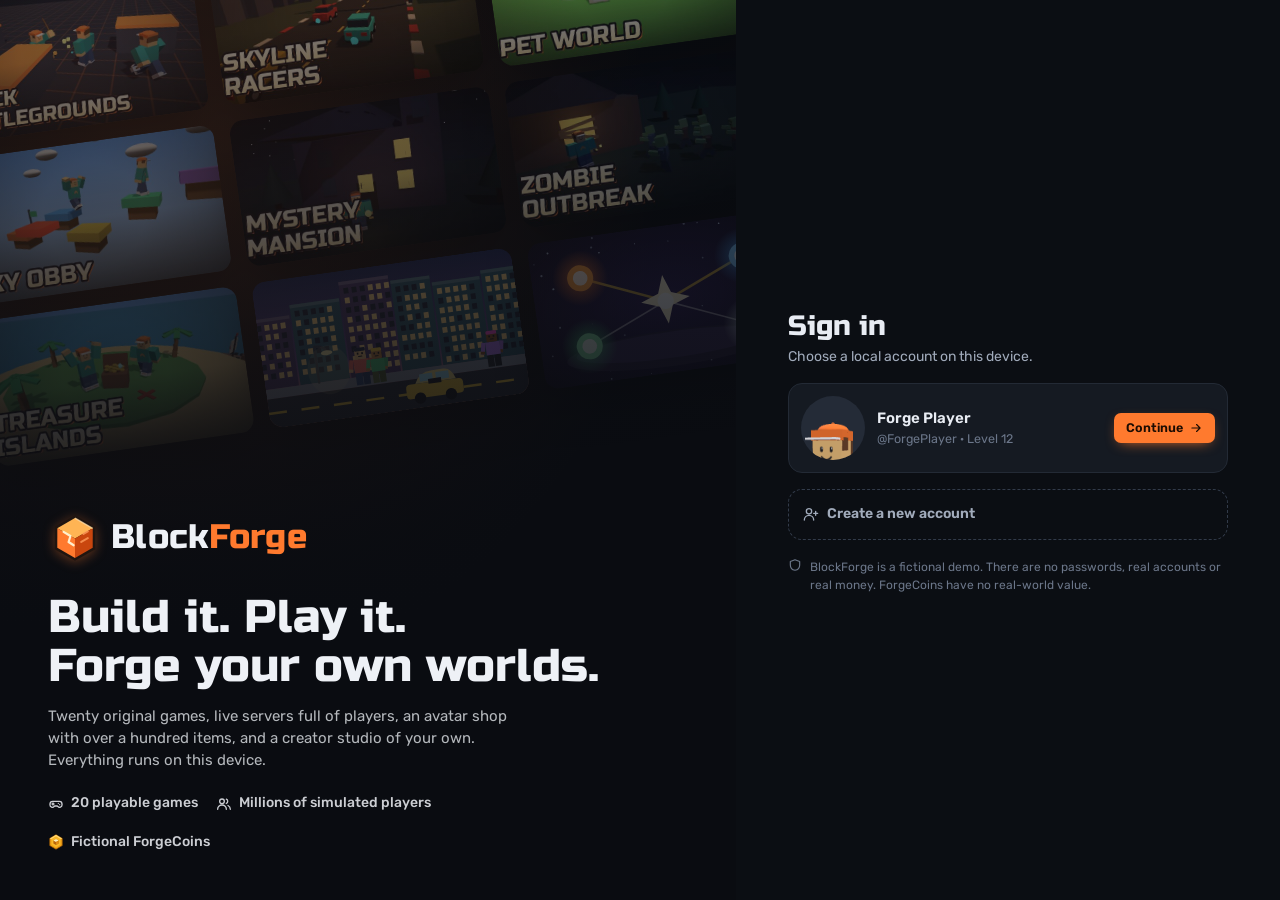
==== src/blockforge/index.html @ 53896035 "feat(blockforge): community games, bot ad campaigns, creator economy docs Bots now publish their own" ====
<!doctype html>
<html lang="en" data-bf-theme="dark">
<head>
<meta charset="utf-8">
<meta name="viewport" content="width=device-width, initial-scale=1, viewport-fit=cover">
<title>BlockForge</title>
<meta name="description" content="BlockForge is a fictional, fully local user-generated gaming platform: 20 playable games, live bot servers, an avatar shop and a creator studio.">
<meta name="theme-color" content="#0b0e13">
<link rel="icon" type="image/svg+xml" href="assets/favicon.svg">
<link rel="preconnect" href="https://fonts.googleapis.com">
<link rel="preconnect" href="https://fonts.gstatic.com" crossorigin>
<link rel="stylesheet" href="https://fonts.googleapis.com/css2?family=Rubik:wght@400;500;600;700;800&family=Russo+One&family=VT323&display=swap">
<link rel="stylesheet" href="css/base.css">
<link rel="stylesheet" href="css/components.css">
<link rel="stylesheet" href="css/pages.css">
<link rel="stylesheet" href="css/game.css">
</head>
<body>
<div id="app" class="app"></div>
<div id="game-root"></div>
<div id="layer-root" class="layer-root"></div>
<noscript><p style="padding:24px;font-family:sans-serif">BlockForge needs JavaScript to run.</p></noscript>

<!-- core -->
<script src="vendor/three.min.js"></script>
<script src="js/core/util.js"></script>
<script src="js/core/bus.js"></script>
<script src="js/core/storage.js"></script>
<script src="js/core/sfx.js"></script>
<script src="js/core/icons.js"></script>
<!-- data -->
<script src="js/data/items.js"></script>
<script src="js/data/games.js"></script>
<script src="js/data/games2.js"></script>
<script src="js/data/progression.js"></script>
<script src="js/data/bots.js"></script>
<script src="js/data/thumbs.js"></script>
<script src="js/data/updates.js"></script>
<script src="js/core/store.js"></script>
<!-- systems -->
<script src="js/systems/bots.js"></script>
<script src="js/systems/avatar.js"></script>
<script src="js/systems/economy.js"></script>
<script src="js/systems/meta.js"></script>
<script src="js/systems/inventory.js"></script>
<script src="js/systems/limiteds.js"></script>
<script src="js/systems/updates.js"></script>
<script src="js/systems/social.js"></script>
<script src="js/systems/followers.js"></script>
<script src="js/systems/world.js"></script>
<script src="js/systems/creator.js"></script>
<script src="js/systems/studio.js"></script>
<script src="js/systems/ads.js"></script>
<script src="js/systems/creatoreconomy.js"></script>
<script src="js/systems/botgames.js"></script>
<script src="js/systems/secrets.js"></script>
<script src="js/systems/voice.js"></script>
<script src="js/systems/chat.js"></script>
<script src="js/systems/ai.js"></script>
<script src="js/systems/orders.js"></script>
<!-- ui -->
<script src="js/ui/components.js"></script>
<script src="js/ui/router.js"></script>
<script src="js/ui/shell.js"></script>
<script src="js/ui/actions.js"></script>
<script src="js/ui/forgecore.js"></script>
<!-- pages -->
<script src="js/pages/home.js"></script>
<script src="js/pages/discover.js"></script>
<script src="js/pages/game.js"></script>
<script src="js/pages/items.js"></script>
<script src="js/pages/social.js"></script>
<script src="js/pages/studio.js"></script>
<script src="js/pages/create.js"></script>
<script src="js/pages/profile.js"></script>
<script src="js/pages/settings.js"></script>
<script src="js/pages/progress.js"></script>
<!-- engine -->
<script src="js/engine/input.js"></script>
<script src="js/engine/gfx.js"></script>
<script src="js/engine/g3d.js"></script>
<script src="js/engine/avatar3d.js"></script>
<script src="js/engine/props3d.js"></script>
<script src="js/engine/thumbs3d.js"></script>
<script src="js/engine/phys.js"></script>
<script src="js/engine/runtime.js"></script>
<!-- games -->
<script src="js/games/arena.js"></script>
<script src="js/games/racing.js"></script>
<script src="js/games/explore.js"></script>
<script src="js/games/towerdefense.js"></script>
<script src="js/games/petsim.js"></script>
<script src="js/games/obby.js"></script>
<script src="js/games/city.js"></script>
<script src="js/games/dungeon.js"></script>
<script src="js/games/elemental.js"></script>
<script src="js/games/zombie.js"></script>
<script src="js/games/factory.js"></script>
<script src="js/games/treasuretycoon.js"></script>
<script src="js/games/miner.js"></script>
<script src="js/games/boats.js"></script>
<script src="js/games/soccer.js"></script>
<script src="js/games/cosmic.js"></script>
<script src="js/games/siege.js"></script>
<script src="js/games/speedtrial.js"></script>
<script src="js/games/petbattle.js"></script>
<script src="js/games/mansion.js"></script>
<script src="js/games/custom.js"></script>
<script src="js/games/arcadekit.js"></script>
<script src="js/games/runner.js"></script>
<script src="js/games/party.js"></script>
<script src="js/games/tag.js"></script>
<script src="js/games/fishing.js"></script>
<script src="js/games/farm.js"></script>
<script src="js/games/restaurant.js"></script>
<script src="js/games/flight.js"></script>
<script src="js/games/golf.js"></script>
<script src="js/games/spooky.js"></script>
<script src="js/games/quiz.js"></script>
<!-- boot -->
<script src="js/main.js"></script>
</body>
</html>
---- src/blockforge/css/base.css ----
/* BlockForge — tokens, reset and application shell.
   Dark-first design. The in-app Appearance setting switches themes through
   [data-bf-theme] / [data-bf-accent] on <html>. */

:root {
  color-scheme: dark;
  --bg: #0b0e13;
  --bg-raised: #10141b;
  --surface: #151a22;
  --surface-2: #1b212b;
  --surface-3: #242b37;
  --surface-glass: rgba(21, 26, 34, 0.86);
  --line: #232a35;
  --line-strong: #323b4a;
  --text: #e8ecf3;
  --text-2: #a1abbb;
  --text-3: #6b7689;
  --accent: #ff7a2e;
  --accent-hover: #ff9050;
  --accent-press: #e8621a;
  --accent-soft: rgba(255, 122, 46, 0.14);
  --accent-line: rgba(255, 122, 46, 0.45);
  --accent-ink: #1c0c02;
  --gold: #ffc940;
  --gold-deep: #f2a318;
  --gold-soft: rgba(255, 201, 64, 0.12);
  --info: #46a8ff;
  --success: #3fd08a;
  --warning: #ffb547;
  --danger: #ff5a6a;
  --success-soft: rgba(63, 208, 138, 0.14);
  --danger-soft: rgba(255, 90, 106, 0.14);
  --info-soft: rgba(70, 168, 255, 0.14);
  --r-common: #9aa5b5;
  --r-uncommon: #4ad17f;
  --r-rare: #46a8ff;
  --r-epic: #b67cff;
  --r-legendary: #ffb52e;
  --r-mythic: #ff4f9a;
  --r-exotic: #39f3ff;
  --r-divine: #ffe066;
  --overlay: rgba(4, 6, 10, 0.66);
  --shadow-1: 0 1px 2px rgba(0, 0, 0, 0.35);
  --shadow-2: 0 10px 28px rgba(0, 0, 0, 0.38);
  --shadow-3: 0 22px 60px rgba(0, 0, 0, 0.55);
  --radius-s: 6px;
  --radius: 10px;
  --radius-l: 14px;
  --font-display: 'Russo One', 'Arial Black', 'Segoe UI Black', Impact, system-ui, sans-serif;
  --font-body: 'Rubik', system-ui, -apple-system, 'Segoe UI', Roboto, 'Helvetica Neue', Arial, sans-serif;
  --font-term: 'VT323', ui-monospace, 'Cascadia Mono', 'SF Mono', Consolas, monospace;
  --font-mono: ui-monospace, 'SF Mono', 'Cascadia Mono', Consolas, monospace;
  --topbar-h: 58px;
  --sidebar-w: 228px;
  --bottomnav-h: 62px;
  --pad: 22px;
  --gap: 14px;
  --card-min: 196px;
  --ease: cubic-bezier(0.2, 0.8, 0.2, 1);
  --t-fast: 120ms;
  --t: 200ms;
}

:root[data-bf-theme='light'] {
  color-scheme: light;
  --bg: #eef1f6;
  --bg-raised: #ffffff;
  --surface: #ffffff;
  --surface-2: #f3f5f9;
  --surface-3: #e6eaf1;
  --surface-glass: rgba(255, 255, 255, 0.9);
  --line: #dde2ea;
  --line-strong: #c7cfdb;
  --text: #121821;
  --text-2: #4b5667;
  --text-3: #7b8597;
  --accent: #e8621a;
  --accent-hover: #ff7a2e;
  --accent-press: #c9500f;
  --accent-soft: rgba(232, 98, 26, 0.11);
  --accent-line: rgba(232, 98, 26, 0.4);
  --accent-ink: #ffffff;
  --gold: #d68a00;
  --gold-deep: #b87400;
  --gold-soft: rgba(214, 138, 0, 0.1);
  --info: #1f7fe0;
  --success: #17a468;
  --warning: #c77f00;
  --danger: #e03446;
  --success-soft: rgba(23, 164, 104, 0.12);
  --danger-soft: rgba(224, 52, 70, 0.1);
  --info-soft: rgba(31, 127, 224, 0.1);
  --r-common: #7a8596;
  --r-uncommon: #1fa35a;
  --r-rare: #1f7fe0;
  --r-epic: #8b4fe0;
  --r-legendary: #d68a00;
  --r-mythic: #e0307e;
  --r-exotic: #0aa8c4;
  --r-divine: #c79a00;
  --overlay: rgba(18, 24, 33, 0.45);
  --shadow-1: 0 1px 2px rgba(20, 30, 50, 0.08);
  --shadow-2: 0 10px 28px rgba(20, 30, 50, 0.12);
  --shadow-3: 0 22px 60px rgba(20, 30, 50, 0.2);
}

:root[data-bf-accent='cobalt'] { --accent: #3d8bff; --accent-hover: #5c9dff; --accent-press: #2a72e0; --accent-soft: rgba(61, 139, 255, 0.14); --accent-line: rgba(61, 139, 255, 0.45); --accent-ink: #ffffff; }
:root[data-bf-accent='jade'] { --accent: #22c38e; --accent-hover: #3dd6a2; --accent-press: #17a377; --accent-soft: rgba(34, 195, 142, 0.14); --accent-line: rgba(34, 195, 142, 0.45); --accent-ink: #04150f; }
:root[data-bf-accent='violet'] { --accent: #9b6bff; --accent-hover: #ae86ff; --accent-press: #8452ec; --accent-soft: rgba(155, 107, 255, 0.15); --accent-line: rgba(155, 107, 255, 0.45); --accent-ink: #ffffff; }
:root[data-bf-accent='rose'] { --accent: #ff4f8b; --accent-hover: #ff6d9e; --accent-press: #e8386f; --accent-soft: rgba(255, 79, 139, 0.14); --accent-line: rgba(255, 79, 139, 0.45); --accent-ink: #ffffff; }

:root[data-bf-density='compact'] { --pad: 14px; --gap: 10px; --card-min: 172px; --topbar-h: 52px; }

*,
*::before,
*::after { box-sizing: border-box; }

html,
body { height: 100%; }

body {
  margin: 0;
  background: var(--bg);
  color: var(--text);
  font: 400 14px/1.45 var(--font-body);
  -webkit-font-smoothing: antialiased;
  -moz-osx-font-smoothing: grayscale;
  overflow: hidden;
  text-rendering: optimizeLegibility;
}

img,
svg { max-width: 100%; }
img { display: block; }
button,
input,
select,
textarea { font: inherit; color: inherit; }
button { cursor: pointer; background: none; border: 0; padding: 0; }
a { color: inherit; text-decoration: none; }
h1, h2, h3, h4 { margin: 0; font-weight: 600; text-wrap: balance; }
p { margin: 0; }
ul { margin: 0; padding: 0; list-style: none; }
[hidden] { display: none !important; }
::selection { background: var(--accent-soft); }

:focus-visible { outline: 2px solid var(--accent); outline-offset: 2px; border-radius: 4px; }

.ic { flex: none; display: inline-block; vertical-align: middle; }
.fc-icon { flex: none; display: inline-block; vertical-align: -0.2em; }
.num { font-variant-numeric: tabular-nums; }
.muted { color: var(--text-2); }
.faint { color: var(--text-3); }
.sr-only { position: absolute; width: 1px; height: 1px; overflow: hidden; clip: rect(0 0 0 0); white-space: nowrap; }

/* Scrollbars */
* { scrollbar-width: thin; scrollbar-color: var(--line-strong) transparent; }
*::-webkit-scrollbar { width: 10px; height: 10px; }
*::-webkit-scrollbar-thumb { background: var(--line-strong); border-radius: 10px; border: 3px solid transparent; background-clip: padding-box; }
*::-webkit-scrollbar-track { background: transparent; }

/* ------------------------------------------------------------------ shell */

.app {
  display: grid;
  grid-template-columns: var(--sidebar-w) minmax(0, 1fr);
  grid-template-rows: calc(var(--topbar-h) + env(safe-area-inset-top, 0px)) minmax(0, 1fr);
  height: 100%;
}

.topbar {
  grid-column: 1 / -1;
  display: flex;
  align-items: center;
  gap: 14px;
  padding: env(safe-area-inset-top, 0px) 16px 0;
  background: var(--bg-raised);
  border-bottom: 1px solid var(--line);
  position: relative;
  z-index: 40;
}

.topbar-left { display: flex; align-items: center; gap: 10px; min-width: 0; flex: none; width: calc(var(--sidebar-w) - 30px); }
.topbar-center { flex: 1; display: flex; justify-content: center; min-width: 0; }
.topbar-right { display: flex; align-items: center; gap: 6px; flex: none; }

.logo { display: inline-flex; align-items: center; gap: 9px; font-family: var(--font-display); font-size: 19px; letter-spacing: 0.3px; color: var(--text); white-space: nowrap; }
.logo b { font-weight: 400; color: var(--accent); }
.logo-mark { filter: drop-shadow(0 2px 6px rgba(255, 122, 46, 0.35)); }

.sidebar {
  background: var(--bg-raised);
  border-right: 1px solid var(--line);
  overflow-y: auto;
  overflow-x: hidden;
  padding: 12px 10px 18px;
  display: flex;
  flex-direction: column;
  gap: 2px;
  z-index: 35;
}

.nav-label { font-size: 11px; font-weight: 600; letter-spacing: 0.08em; text-transform: uppercase; color: var(--text-3); padding: 14px 12px 6px; }

.nav-item {
  display: flex;
  align-items: center;
  gap: 12px;
  padding: 8px 12px;
  border-radius: 8px;
  color: var(--text-2);
  font-weight: 500;
  position: relative;
  transition: background var(--t-fast), color var(--t-fast);
}
.nav-item:hover { background: var(--surface-2); color: var(--text); }
.nav-item.active { background: var(--accent-soft); color: var(--text); }
.nav-item.active .ic { color: var(--accent); }
.nav-item .nav-badge { margin-left: auto; }
.nav-item .nav-text { white-space: nowrap; overflow: hidden; text-overflow: ellipsis; }

.sidebar-foot { margin-top: auto; padding-top: 14px; display: flex; flex-direction: column; gap: 10px; }

.main {
  overflow-y: auto;
  overflow-x: hidden;
  position: relative;
  scroll-behavior: auto;
  overscroll-behavior: contain;
}

.page { max-width: 1480px; margin: 0 auto; padding: var(--pad) calc(var(--pad) + 4px) 80px; }
.page-enter { animation: page-in 220ms var(--ease) both; }
@keyframes page-in { from { opacity: 0; transform: translateY(6px); } to { opacity: 1; transform: none; } }

.bottomnav { display: none; }
.drawer-scrim { display: none; }

/* Tablet: icon rail */
@media (max-width: 1100px) {
  :root { --sidebar-w: 72px; }
  .topbar-left { width: auto; }
  .sidebar { padding: 10px 8px; align-items: center; }
  .nav-item { justify-content: center; padding: 10px; width: 52px; }
  .nav-item .nav-text,
  .nav-label,
  .sidebar-foot .sidebar-card { display: none; }
  .nav-item .nav-badge { position: absolute; top: 3px; right: 3px; }
  .logo-word { display: none; }
}

/* Phone: drawer + bottom navigation */
@media (max-width: 760px) {
  :root { --pad: 14px; --card-min: 150px; }
  .app { grid-template-columns: minmax(0, 1fr); }
  .sidebar {
    position: fixed;
    top: 0;
    bottom: 0;
    left: 0;
    width: 272px;
    align-items: stretch;
    transform: translateX(-102%);
    transition: transform 240ms var(--ease);
    padding-top: calc(14px + env(safe-area-inset-top, 0px));
    box-shadow: var(--shadow-3);
    z-index: 60;
  }
  .sidebar.open { transform: none; }
  .sidebar .nav-item { justify-content: flex-start; width: auto; padding: 10px 12px; }
  .sidebar .nav-item .nav-text,
  .sidebar .nav-label,
  .sidebar .sidebar-foot .sidebar-card { display: block; }
  .sidebar .nav-item .nav-badge { position: static; margin-left: auto; }
  .drawer-scrim { display: block; position: fixed; inset: 0; background: var(--overlay); z-index: 55; opacity: 0; pointer-events: none; transition: opacity 200ms; }
  .drawer-scrim.show { opacity: 1; pointer-events: auto; }
  .topbar { gap: 8px; padding: env(safe-area-inset-top, 0px) 10px 0; }
  .page { padding-bottom: calc(var(--bottomnav-h) + 40px + env(safe-area-inset-bottom, 0px)); }
  .bottomnav {
    display: grid;
    grid-template-columns: repeat(5, 1fr);
    position: fixed;
    left: 0;
    right: 0;
    bottom: 0;
    height: calc(var(--bottomnav-h) + env(safe-area-inset-bottom, 0px));
    padding-bottom: env(safe-area-inset-bottom, 0px);
    background: var(--surface-glass);
    backdrop-filter: blur(12px);
    border-top: 1px solid var(--line);
    z-index: 45;
  }
  .bottomnav a,
  .bottomnav button { display: flex; flex-direction: column; align-items: center; justify-content: center; gap: 3px; font-size: 10.5px; color: var(--text-3); position: relative; }
  .bottomnav .active { color: var(--accent); }
  .bottomnav .nav-badge { position: absolute; top: 7px; left: 55%; }
}

@media (prefers-reduced-motion: reduce) {
  *, *::before, *::after { animation-duration: 1ms !important; animation-iteration-count: 1 !important; transition-duration: 1ms !important; scroll-behavior: auto !important; }
}
:root[data-bf-motion='reduced'] *,
:root[data-bf-motion='reduced'] *::before,
:root[data-bf-motion='reduced'] *::after { animation-duration: 1ms !important; animation-iteration-count: 1 !important; transition-duration: 1ms !important; }
---- src/blockforge/css/components.css ----
/* BlockForge — shared components */

/* ---------------------------------------------------------------- buttons */
.btn {
  --btn-bg: var(--surface-3);
  --btn-fg: var(--text);
  display: inline-flex;
  align-items: center;
  justify-content: center;
  gap: 7px;
  height: 36px;
  padding: 0 14px;
  border-radius: 8px;
  background: var(--btn-bg);
  color: var(--btn-fg);
  font-weight: 600;
  font-size: 13.5px;
  white-space: nowrap;
  border: 1px solid transparent;
  transition: background var(--t-fast), transform var(--t-fast), box-shadow var(--t-fast), border-color var(--t-fast);
  user-select: none;
}
.btn:hover { background: var(--line-strong); }
.btn:active { transform: translateY(1px) scale(0.985); }
.btn[disabled],
.btn.disabled { opacity: 0.45; pointer-events: none; }
.btn-primary { --btn-bg: var(--accent); --btn-fg: var(--accent-ink); box-shadow: 0 4px 14px -6px var(--accent); }
.btn-primary:hover { background: var(--accent-hover); }
.btn-primary:active { background: var(--accent-press); }
.btn-gold { --btn-bg: var(--gold); --btn-fg: #2a1a00; }
.btn-gold:hover { background: #ffd66b; }
.btn-success { --btn-bg: var(--success); --btn-fg: #03150c; }
.btn-success:hover { filter: brightness(1.08); background: var(--success); }
.btn-danger { --btn-bg: var(--danger-soft); --btn-fg: var(--danger); border-color: rgba(255, 90, 106, 0.3); }
.btn-danger:hover { background: var(--danger); color: #fff; }
.btn-ghost { --btn-bg: transparent; --btn-fg: var(--text-2); }
.btn-ghost:hover { background: var(--surface-2); color: var(--text); }
.btn-outline { --btn-bg: transparent; border-color: var(--line-strong); }
.btn-outline:hover { background: var(--surface-2); }
.btn-sm { height: 30px; padding: 0 11px; font-size: 12.5px; border-radius: 7px; gap: 6px; }
.btn-xs { height: 26px; padding: 0 9px; font-size: 12px; border-radius: 6px; gap: 5px; }
.btn-lg { height: 46px; padding: 0 22px; font-size: 15.5px; border-radius: 10px; }
.btn-xl { height: 54px; padding: 0 30px; font-size: 17px; border-radius: 12px; letter-spacing: 0.3px; }
.btn-block { width: 100%; }
.btn-play { --btn-bg: var(--success); --btn-fg: #03150c; font-family: var(--font-display); letter-spacing: 0.6px; font-weight: 400; box-shadow: 0 6px 20px -8px var(--success); }
.btn-play:hover { background: #52dd9a; }
.icon-btn {
  display: inline-grid;
  place-items: center;
  width: 38px;
  height: 38px;
  border-radius: 9px;
  color: var(--text-2);
  position: relative;
  transition: background var(--t-fast), color var(--t-fast);
}
.icon-btn:hover { background: var(--surface-2); color: var(--text); }
.icon-btn.sm { width: 30px; height: 30px; border-radius: 7px; }
.icon-btn.on { color: var(--accent); }
.icon-btn.fav-on { color: #ff4f7a; }

.nav-badge,
.count-badge {
  min-width: 18px;
  height: 18px;
  padding: 0 5px;
  border-radius: 9px;
  background: var(--danger);
  color: #fff;
  font-size: 11px;
  font-weight: 700;
  display: inline-grid;
  place-items: center;
  line-height: 1;
  font-variant-numeric: tabular-nums;
}
.icon-btn .count-badge { position: absolute; top: 2px; right: 1px; border: 2px solid var(--bg-raised); height: 20px; min-width: 20px; }

/* ------------------------------------------------------------------ forms */
.field { display: flex; flex-direction: column; gap: 6px; }
.field > label,
.label { font-size: 12.5px; font-weight: 600; color: var(--text-2); }
.field .hint { font-size: 12px; color: var(--text-3); }
.field .error { font-size: 12px; color: var(--danger); }
.input,
.select,
.textarea {
  width: 100%;
  height: 38px;
  padding: 0 12px;
  border-radius: 8px;
  background: var(--surface-2);
  border: 1px solid var(--line);
  color: var(--text);
  transition: border-color var(--t-fast), box-shadow var(--t-fast), background var(--t-fast);
}
.textarea { height: auto; min-height: 96px; padding: 10px 12px; resize: vertical; line-height: 1.5; }
.input::placeholder,
.textarea::placeholder { color: var(--text-3); }
.input:focus,
.select:focus,
.textarea:focus { outline: none; border-color: var(--accent-line); box-shadow: 0 0 0 3px var(--accent-soft); background: var(--surface); }
.input.invalid { border-color: var(--danger); }
.select { appearance: none; padding-right: 32px; background-image: linear-gradient(45deg, transparent 50%, var(--text-3) 50%), linear-gradient(135deg, var(--text-3) 50%, transparent 50%); background-position: calc(100% - 17px) 16px, calc(100% - 12px) 16px; background-size: 5px 5px; background-repeat: no-repeat; }
.form-grid { display: grid; grid-template-columns: repeat(auto-fit, minmax(220px, 1fr)); gap: 14px; }
.form-row { display: flex; gap: 10px; align-items: flex-end; flex-wrap: wrap; }

.switch { position: relative; width: 42px; height: 24px; flex: none; }
.switch input { position: absolute; opacity: 0; width: 100%; height: 100%; margin: 0; cursor: pointer; z-index: 1; }
.switch span { position: absolute; inset: 0; border-radius: 12px; background: var(--surface-3); border: 1px solid var(--line-strong); transition: background var(--t); }
.switch span::after { content: ''; position: absolute; top: 3px; left: 3px; width: 16px; height: 16px; border-radius: 50%; background: var(--text-2); transition: transform var(--t) var(--ease), background var(--t); }
.switch input:checked + span { background: var(--accent); border-color: var(--accent); }
.switch input:checked + span::after { transform: translateX(18px); background: #fff; }
.switch input:focus-visible + span { box-shadow: 0 0 0 3px var(--accent-soft); }

.seg { display: inline-flex; background: var(--surface-2); border: 1px solid var(--line); border-radius: 9px; padding: 3px; gap: 2px; flex-wrap: wrap; }
.seg button { height: 30px; padding: 0 12px; border-radius: 7px; color: var(--text-2); font-weight: 500; font-size: 13px; }
.seg button:hover { color: var(--text); }
.seg button.on { background: var(--surface); color: var(--text); box-shadow: var(--shadow-1); }

.range { width: 100%; accent-color: var(--accent); }

.search-box { position: relative; width: 100%; max-width: 560px; }
.search-box .input { height: 40px; padding-left: 40px; padding-right: 64px; border-radius: 10px; background: var(--surface-2); }
.search-box > .ic { position: absolute; left: 13px; top: 11px; color: var(--text-3); pointer-events: none; }
.search-box kbd { position: absolute; right: 10px; top: 9px; }
kbd { display: inline-grid; place-items: center; min-width: 22px; height: 22px; padding: 0 6px; font: 600 11px var(--font-mono); color: var(--text-3); background: var(--surface-3); border: 1px solid var(--line-strong); border-bottom-width: 2px; border-radius: 5px; }

.suggest {
  position: absolute;
  top: calc(100% + 6px);
  left: 0;
  right: 0;
  background: var(--surface);
  border: 1px solid var(--line-strong);
  border-radius: 12px;
  box-shadow: var(--shadow-3);
  padding: 6px;
  z-index: 80;
  max-height: min(70vh, 520px);
  overflow-y: auto;
  animation: pop-in 140ms var(--ease);
}
.suggest-group { padding: 8px 10px 4px; font-size: 11px; font-weight: 700; letter-spacing: 0.08em; text-transform: uppercase; color: var(--text-3); }
.suggest-item { display: flex; align-items: center; gap: 10px; padding: 7px 10px; border-radius: 8px; cursor: pointer; }
.suggest-item:hover,
.suggest-item.sel { background: var(--surface-2); }
.suggest-item img { width: 48px; height: 27px; border-radius: 5px; object-fit: cover; }
.suggest-item .s-sub { font-size: 12px; color: var(--text-3); }
.suggest-item mark { background: none; color: var(--accent); font-weight: 700; }
.suggest-foot { display: flex; justify-content: space-between; padding: 8px 10px 4px; font-size: 12px; color: var(--text-3); border-top: 1px solid var(--line); margin-top: 6px; }

/* --------------------------------------------------------------- coin pill */
.coin-pill {
  display: inline-flex;
  align-items: center;
  gap: 8px;
  height: 40px;
  padding: 0 12px 0 9px;
  border-radius: 10px;
  background: var(--gold-soft);
  border: 1px solid rgba(255, 201, 64, 0.28);
  transition: background var(--t-fast), transform var(--t-fast);
}
.coin-pill:hover { background: rgba(255, 201, 64, 0.2); }
.coin-pill .cp-text { display: flex; flex-direction: column; line-height: 1.05; }
.coin-pill .cp-label { font-size: 10px; font-weight: 600; letter-spacing: 0.06em; text-transform: uppercase; color: var(--text-2); }
.coin-pill .cp-amount { font-weight: 700; font-size: 15px; color: var(--gold); font-variant-numeric: tabular-nums; }
.coin-pill.bump { animation: bump 420ms var(--ease); }
.coin-pill.drop { animation: drop 420ms var(--ease); }
@keyframes bump { 30% { transform: scale(1.08); box-shadow: 0 0 0 6px rgba(255, 201, 64, 0.16); } }
@keyframes drop { 30% { transform: translateY(2px); } }
.coins { display: inline-flex; align-items: center; gap: 5px; font-weight: 700; color: var(--gold); font-variant-numeric: tabular-nums; white-space: nowrap; }
.coins.lg { font-size: 20px; gap: 7px; }
.coins.plain { color: inherit; }
.delta-pos { color: var(--success); }
.delta-neg { color: var(--danger); }

.avatar-btn { width: 38px; height: 38px; border-radius: 50%; overflow: hidden; background: var(--surface-3); border: 2px solid var(--line-strong); display: grid; place-items: center; transition: border-color var(--t-fast); }
.avatar-btn:hover { border-color: var(--accent); }
.avatar-btn svg { width: 44px; height: 46px; margin-top: 6px; }

/* ------------------------------------------------------------ headings */
.page-head { display: flex; align-items: flex-end; justify-content: space-between; gap: 16px; flex-wrap: wrap; margin-bottom: 18px; }
.page-title { font-family: var(--font-display); font-weight: 400; font-size: 26px; letter-spacing: 0.3px; line-height: 1.15; }
.page-sub { color: var(--text-2); margin-top: 4px; }
.section { margin-top: 30px; }
.section:first-child { margin-top: 0; }
.section-head { display: flex; align-items: center; justify-content: space-between; gap: 10px; margin-bottom: 12px; }
.section-title { font-size: 17px; font-weight: 600; display: flex; align-items: center; gap: 9px; }
.section-title .ic { color: var(--accent); }
.section-link { font-size: 13px; color: var(--text-2); display: inline-flex; align-items: center; gap: 4px; }
.section-link:hover { color: var(--accent); }
.eyebrow { font-size: 11px; font-weight: 700; letter-spacing: 0.1em; text-transform: uppercase; color: var(--text-3); }

/* ------------------------------------------------------------------ cards */
.panel { background: var(--surface); border: 1px solid var(--line); border-radius: var(--radius-l); padding: 18px; }
.panel.tight { padding: 12px; }
.panel-title { font-size: 15px; font-weight: 600; margin-bottom: 12px; display: flex; align-items: center; gap: 8px; }

.grid-cards { display: grid; grid-template-columns: repeat(auto-fill, minmax(var(--card-min), 1fr)); gap: var(--gap); }
.row-scroll { display: grid; grid-auto-flow: column; grid-auto-columns: minmax(var(--card-min), 212px); gap: var(--gap); overflow-x: auto; padding-bottom: 8px; scroll-snap-type: x proximity; overscroll-behavior-x: contain; }
.row-scroll > * { scroll-snap-align: start; }

.gcard {
  background: var(--surface);
  border: 1px solid var(--line);
  border-radius: 12px;
  overflow: hidden;
  display: flex;
  flex-direction: column;
  position: relative;
  cursor: pointer;
  transition: transform var(--t) var(--ease), box-shadow var(--t) var(--ease), border-color var(--t);
}
.gcard:hover { transform: translateY(-3px); box-shadow: var(--shadow-2); border-color: var(--line-strong); }
.gcard-thumb { position: relative; aspect-ratio: 16 / 9; background: var(--surface-3); overflow: hidden; max-width: 100%; }
.gcard-thumb img { width: 100%; height: 100%; object-fit: cover; transition: transform 400ms var(--ease); }
.gcard:hover .gcard-thumb img { transform: scale(1.04); }
.gcard-genre { position: absolute; left: 8px; top: 8px; font-size: 11px; font-weight: 600; padding: 3px 8px; border-radius: 6px; background: rgba(8, 10, 14, 0.72); color: #e8ecf3; backdrop-filter: blur(4px); }
.gcard-fav { position: absolute; right: 7px; top: 7px; width: 30px; height: 30px; border-radius: 8px; display: grid; place-items: center; background: rgba(8, 10, 14, 0.62); color: #e8ecf3; opacity: 0.9; transition: transform var(--t-fast), color var(--t-fast), background var(--t-fast); }
.gcard-fav:hover { transform: scale(1.08); background: rgba(8, 10, 14, 0.85); }
.gcard-fav.on { color: #ff4f7a; }
.gcard-fav.on .ic { fill: currentColor; }
.gcard-play { position: absolute; inset: auto 8px 8px auto; opacity: 0; transform: translateY(6px); transition: opacity var(--t), transform var(--t) var(--ease); }
.gcard:hover .gcard-play,
.gcard:focus-within .gcard-play { opacity: 1; transform: none; }
.gcard-body { padding: 10px 11px 11px; display: flex; flex-direction: column; gap: 3px; min-width: 0; flex: 1; }
.gcard-title { font-weight: 600; font-size: 14px; line-height: 1.3; white-space: nowrap; overflow: hidden; text-overflow: ellipsis; }
.gcard-creator { font-size: 12px; color: var(--text-3); white-space: nowrap; overflow: hidden; text-overflow: ellipsis; }
.gcard-meta { display: flex; align-items: center; gap: 10px; font-size: 12px; color: var(--text-2); margin-top: 4px; font-variant-numeric: tabular-nums; }
.gcard-meta .m { display: inline-flex; align-items: center; gap: 4px; }
.gcard-foot { display: flex; align-items: center; gap: 4px; margin-top: 7px; }
.gcard-foot .vote { display: inline-flex; align-items: center; gap: 4px; height: 26px; padding: 0 7px; border-radius: 6px; font-size: 12px; color: var(--text-3); }
.gcard-foot .vote:hover { background: var(--surface-2); color: var(--text); }
.gcard-foot .vote.on-like { color: var(--success); background: var(--success-soft); }
.gcard-foot .vote.on-dislike { color: var(--danger); background: var(--danger-soft); }
.gcard-foot .btn { margin-left: auto; }
.live-dot { width: 7px; height: 7px; border-radius: 50%; background: var(--success); box-shadow: 0 0 0 3px var(--success-soft); display: inline-block; }
.gcard.compact .gcard-foot { display: none; }

.feature {
  position: relative;
  border-radius: 16px;
  overflow: hidden;
  min-height: 230px;
  display: flex;
  align-items: flex-end;
  cursor: pointer;
  border: 1px solid var(--line);
  isolation: isolate;
}
.feature img { position: absolute; inset: 0; width: 100%; height: 100%; object-fit: cover; z-index: -2; transition: transform 700ms var(--ease); }
.feature:hover img { transform: scale(1.03); }
.feature::after { content: ''; position: absolute; inset: 0; z-index: -1; background: linear-gradient(90deg, rgba(6, 8, 12, 0.9) 0%, rgba(6, 8, 12, 0.55) 45%, rgba(6, 8, 12, 0.05) 100%); }
.feature-body { padding: 22px; max-width: 520px; color: #eef1f6; display: flex; flex-direction: column; gap: 8px; }
.feature-title { font-family: var(--font-display); font-size: 28px; line-height: 1.1; }
.feature-desc { color: rgba(238, 241, 246, 0.8); font-size: 13.5px; display: -webkit-box; -webkit-line-clamp: 2; -webkit-box-orient: vertical; overflow: hidden; }
.feature-meta { display: flex; gap: 14px; font-size: 12.5px; color: rgba(238, 241, 246, 0.78); flex-wrap: wrap; }

/* Item cards */
.icard {
  --rc: var(--r-common);
  background: var(--surface);
  border: 1px solid var(--line);
  border-radius: 12px;
  overflow: hidden;
  display: flex;
  flex-direction: column;
  cursor: pointer;
  position: relative;
  transition: transform var(--t) var(--ease), box-shadow var(--t), border-color var(--t);
}
.icard:hover { transform: translateY(-3px); border-color: color-mix(in srgb, var(--rc) 55%, transparent); box-shadow: 0 12px 30px -14px var(--rc); }
.icard-thumb { position: relative; aspect-ratio: 1; display: grid; place-items: center; background: radial-gradient(circle at 50% 40%, color-mix(in srgb, var(--rc) 22%, var(--surface-2)) 0%, var(--surface-2) 70%); overflow: hidden; max-width: 100%; }
.icard-thumb svg.avatar-svg { width: 82%; height: auto; }
.icard-thumb .item-glyph { width: 56%; height: 56%; }
.icard-thumb .rarity-tag { position: absolute; left: 8px; top: 8px; }
.icard-thumb .owned-tag { position: absolute; right: 8px; top: 8px; }
.icard-body { padding: 10px 11px 12px; display: flex; flex-direction: column; gap: 3px; flex: 1; }
.icard-name { font-weight: 600; font-size: 13.5px; line-height: 1.3; }
.icard-creator { font-size: 11.5px; color: var(--text-3); }
.icard-foot { display: flex; align-items: center; justify-content: space-between; gap: 6px; margin-top: auto; padding-top: 7px; }
.rar-common { --rc: var(--r-common); }
.rar-uncommon { --rc: var(--r-uncommon); }
.rar-rare { --rc: var(--r-rare); }
.rar-epic { --rc: var(--r-epic); }
.rar-legendary { --rc: var(--r-legendary); }
.rar-mythic { --rc: var(--r-mythic); }
.icard.rar-legendary,
.icard.rar-mythic { border-color: color-mix(in srgb, var(--rc) 35%, var(--line)); }
.icard.rar-mythic .icard-thumb::after { content: ''; position: absolute; inset: 0; background: linear-gradient(115deg, transparent 30%, rgba(255, 255, 255, 0.16) 45%, transparent 60%); background-size: 250% 100%; animation: sheen 3.2s linear infinite; pointer-events: none; }
@keyframes sheen { from { background-position: 150% 0; } to { background-position: -100% 0; } }

.rarity-tag { display: inline-flex; align-items: center; gap: 4px; height: 20px; padding: 0 7px; border-radius: 5px; font-size: 10.5px; font-weight: 700; letter-spacing: 0.04em; text-transform: uppercase; color: var(--rc); background: color-mix(in srgb, var(--rc) 16%, transparent); border: 1px solid color-mix(in srgb, var(--rc) 35%, transparent); }
.rarity-tag.rar-mythic { background: linear-gradient(90deg, rgba(255, 79, 154, 0.2), rgba(182, 124, 255, 0.2)); }
.owned-tag { display: inline-flex; align-items: center; gap: 4px; height: 20px; padding: 0 7px; border-radius: 5px; font-size: 10.5px; font-weight: 700; color: var(--success); background: var(--success-soft); text-transform: uppercase; letter-spacing: 0.04em; }

/* Chips, pills and tags */
.chip { display: inline-flex; align-items: center; gap: 6px; height: 32px; padding: 0 13px; border-radius: 16px; background: var(--surface-2); border: 1px solid var(--line); color: var(--text-2); font-weight: 500; font-size: 13px; white-space: nowrap; transition: background var(--t-fast), color var(--t-fast), border-color var(--t-fast); }
.chip:hover { color: var(--text); border-color: var(--line-strong); }
.chip.on { background: var(--accent-soft); border-color: var(--accent-line); color: var(--text); }
.chip .count { font-size: 11px; color: var(--text-3); }
.chips { display: flex; gap: 8px; flex-wrap: wrap; }
.chips.scroll { flex-wrap: nowrap; overflow-x: auto; padding-bottom: 4px; }
.pill { display: inline-flex; align-items: center; gap: 5px; height: 22px; padding: 0 8px; border-radius: 11px; font-size: 11.5px; font-weight: 600; background: var(--surface-3); color: var(--text-2); white-space: nowrap; }
.pill.accent { background: var(--accent-soft); color: var(--accent); }
.pill.success { background: var(--success-soft); color: var(--success); }
.pill.danger { background: var(--danger-soft); color: var(--danger); }
.pill.info { background: var(--info-soft); color: var(--info); }
.pill.gold { background: var(--gold-soft); color: var(--gold); }

.status-dot { width: 10px; height: 10px; border-radius: 50%; display: inline-block; flex: none; border: 2px solid var(--surface); }
.status-dot.online { background: var(--info); }
.status-dot.ingame { background: var(--success); }
.status-dot.offline { background: var(--text-3); }
.status-text.ingame { color: var(--success); }
.status-text.online { color: var(--info); }

/* ------------------------------------------------------------------- tabs */
.tabs { display: flex; gap: 4px; border-bottom: 1px solid var(--line); margin-bottom: 18px; overflow-x: auto; scrollbar-width: none; }
.tabs::-webkit-scrollbar { display: none; }
.tab { position: relative; display: inline-flex; align-items: center; gap: 7px; padding: 10px 14px 12px; color: var(--text-2); font-weight: 500; white-space: nowrap; transition: color var(--t-fast); }
.tab:hover { color: var(--text); }
.tab.on { color: var(--text); }
.tab.on::after { content: ''; position: absolute; left: 10px; right: 10px; bottom: -1px; height: 3px; border-radius: 3px 3px 0 0; background: var(--accent); }
.tab .count-badge { background: var(--surface-3); color: var(--text-2); }
.tab.on .count-badge { background: var(--accent); color: var(--accent-ink); }

/* -------------------------------------------------------- progress bars */
.bar { height: 8px; border-radius: 6px; background: var(--surface-3); overflow: hidden; position: relative; }
.bar > i { position: absolute; inset: 0 auto 0 0; border-radius: 6px; background: var(--accent); transition: width 700ms var(--ease); }
.bar.gold > i { background: linear-gradient(90deg, var(--gold-deep), var(--gold)); }
.bar.success > i { background: var(--success); }
.bar.xp > i { background: linear-gradient(90deg, #ff7a2e, #ffc940); }
.bar.thin { height: 5px; }

/* ----------------------------------------------------------------- lists */
.list { display: flex; flex-direction: column; }
.list-row { display: flex; align-items: center; gap: 12px; padding: 11px 12px; border-radius: 10px; transition: background var(--t-fast); }
.list-row:hover { background: var(--surface-2); }
.list-row + .list-row { border-top: 1px solid var(--line); }
.list-row:hover + .list-row { border-top-color: transparent; }
.row-main { flex: 1; min-width: 0; }
.row-title { font-weight: 600; white-space: nowrap; overflow: hidden; text-overflow: ellipsis; }
.row-sub { font-size: 12.5px; color: var(--text-3); white-space: nowrap; overflow: hidden; text-overflow: ellipsis; }
.row-actions { display: flex; gap: 6px; flex: none; align-items: center; }

.avatar-chip { width: 44px; height: 44px; border-radius: 50%; background: var(--surface-3); overflow: hidden; flex: none; display: grid; place-items: center; position: relative; }
.avatar-chip svg { width: 52px; height: 56px; margin-top: 8px; }
.avatar-chip.sm { width: 32px; height: 32px; }
.avatar-chip.sm svg { width: 38px; height: 40px; margin-top: 6px; }
.avatar-chip.lg { width: 64px; height: 64px; }
.avatar-chip.lg svg { width: 76px; height: 80px; margin-top: 12px; }
.avatar-wrap { position: relative; flex: none; }
.avatar-wrap .status-dot { position: absolute; right: -1px; bottom: -1px; }

.table-wrap { overflow-x: auto; border: 1px solid var(--line); border-radius: 12px; background: var(--surface); }
.table { width: 100%; border-collapse: collapse; font-size: 13.5px; min-width: 520px; }
.table th { text-align: left; font-size: 11.5px; font-weight: 700; letter-spacing: 0.06em; text-transform: uppercase; color: var(--text-3); padding: 11px 14px; border-bottom: 1px solid var(--line); background: var(--surface-2); position: sticky; top: 0; }
.table td { padding: 10px 14px; border-bottom: 1px solid var(--line); vertical-align: middle; }
.table tr:last-child td { border-bottom: 0; }
.table tr.me td { background: var(--accent-soft); }
.table .r { text-align: right; font-variant-numeric: tabular-nums; }

/* ----------------------------------------------------------- empty state */
.empty { display: flex; flex-direction: column; align-items: center; text-align: center; gap: 10px; padding: 48px 20px; color: var(--text-2); }
.empty-icon { width: 64px; height: 64px; border-radius: 18px; display: grid; place-items: center; background: var(--surface-2); color: var(--text-3); border: 1px dashed var(--line-strong); }
.empty h3 { color: var(--text); font-size: 16px; }
.empty p { max-width: 380px; font-size: 13.5px; }

/* ---------------------------------------------------------------- skeleton */
.skel { background: linear-gradient(90deg, var(--surface-2) 0%, var(--surface-3) 50%, var(--surface-2) 100%); background-size: 200% 100%; animation: skel 1.2s linear infinite; border-radius: 8px; }
@keyframes skel { from { background-position: 150% 0; } to { background-position: -50% 0; } }
.skel-card { border-radius: 12px; overflow: hidden; background: var(--surface); border: 1px solid var(--line); }
.skel-card .skel-thumb { aspect-ratio: 16 / 9; border-radius: 0; }
.skel-card .skel-line { height: 11px; margin: 10px 11px 0; }
.skel-card .skel-line.short { width: 55%; margin-bottom: 12px; }

/* ------------------------------------------------------------------ layers */
.layer-root { position: fixed; inset: 0; pointer-events: none; z-index: 1000; }
.layer-root > * { pointer-events: auto; }

.modal-scrim { position: fixed; inset: 0; background: var(--overlay); backdrop-filter: blur(3px); display: grid; place-items: center; padding: 16px; animation: fade-in 160ms ease both; z-index: 1000; }
.modal-scrim.closing { animation: fade-out 140ms ease both; }
.modal {
  width: min(480px, 100%);
  max-height: calc(100% - 20px);
  overflow: auto;
  background: var(--surface);
  border: 1px solid var(--line-strong);
  border-radius: 16px;
  box-shadow: var(--shadow-3);
  animation: modal-in 220ms var(--ease) both;
  display: flex;
  flex-direction: column;
}
.modal.wide { width: min(760px, 100%); }
.modal.xwide { width: min(980px, 100%); }
.modal-scrim.closing .modal { animation: modal-out 140ms ease both; }
.modal-head { display: flex; align-items: center; gap: 10px; padding: 16px 18px 0; }
.modal-title { font-size: 17px; font-weight: 600; flex: 1; }
.modal-body { padding: 14px 18px 18px; }
.modal-foot { display: flex; justify-content: flex-end; gap: 8px; padding: 0 18px 18px; flex-wrap: wrap; }
.modal-icon { width: 46px; height: 46px; border-radius: 12px; display: grid; place-items: center; background: var(--accent-soft); color: var(--accent); flex: none; }
.modal-icon.danger { background: var(--danger-soft); color: var(--danger); }
.modal-icon.gold { background: var(--gold-soft); color: var(--gold); }
@keyframes fade-in { from { opacity: 0; } }
@keyframes fade-out { to { opacity: 0; } }
@keyframes modal-in { from { opacity: 0; transform: translateY(12px) scale(0.97); } }
@keyframes modal-out { to { opacity: 0; transform: translateY(8px) scale(0.98); } }
@keyframes pop-in { from { opacity: 0; transform: translateY(-4px) scale(0.98); } }

.toasts { position: fixed; right: 16px; bottom: 16px; display: flex; flex-direction: column-reverse; gap: 8px; z-index: 1100; pointer-events: none; width: min(360px, calc(100vw - 32px)); }
.toast {
  pointer-events: auto;
  display: flex;
  align-items: flex-start;
  gap: 11px;
  padding: 12px 14px;
  border-radius: 12px;
  background: var(--surface);
  border: 1px solid var(--line-strong);
  box-shadow: var(--shadow-2);
  animation: toast-in 260ms var(--ease) both;
  position: relative;
  overflow: hidden;
}
.toast.out { animation: toast-out 200ms ease both; }
.toast .t-icon { width: 30px; height: 30px; border-radius: 8px; display: grid; place-items: center; flex: none; background: var(--surface-3); color: var(--text-2); }
.toast.success .t-icon { background: var(--success-soft); color: var(--success); }
.toast.error .t-icon { background: var(--danger-soft); color: var(--danger); }
.toast.info .t-icon { background: var(--info-soft); color: var(--info); }
.toast.coin .t-icon { background: var(--gold-soft); }
.toast .t-body { flex: 1; min-width: 0; }
.toast .t-title { font-weight: 600; font-size: 13.5px; }
.toast .t-text { font-size: 12.5px; color: var(--text-2); margin-top: 1px; }
.toast .t-close { color: var(--text-3); }
.toast .t-timer { position: absolute; left: 0; bottom: 0; height: 2px; background: var(--accent); animation: timer linear both; }
@keyframes toast-in { from { opacity: 0; transform: translateY(12px) scale(0.96); } }
@keyframes toast-out { to { opacity: 0; transform: translateX(24px); } }
@keyframes timer { from { width: 100%; } to { width: 0; } }
@media (max-width: 760px) { .toasts { left: 16px; right: 16px; width: auto; bottom: calc(var(--bottomnav-h) + 12px + env(safe-area-inset-bottom, 0px)); } }

.menu {
  position: fixed;
  min-width: 200px;
  max-width: calc(100vw - 16px);
  background: var(--surface);
  border: 1px solid var(--line-strong);
  border-radius: 12px;
  box-shadow: var(--shadow-3);
  padding: 6px;
  z-index: 1050;
  animation: pop-in 140ms var(--ease);
}
.menu-item { display: flex; align-items: center; gap: 10px; width: 100%; padding: 8px 10px; border-radius: 8px; color: var(--text); text-align: left; font-size: 13.5px; }
.menu-item:hover,
.menu-item:focus-visible { background: var(--surface-2); outline: none; }
.menu-item .ic { color: var(--text-3); }
.menu-item.danger { color: var(--danger); }
.menu-item.danger .ic { color: var(--danger); }
.menu-item .mi-hint { margin-left: auto; font-size: 11.5px; color: var(--text-3); }
.menu-sep { height: 1px; background: var(--line); margin: 5px 4px; }
.menu-head { padding: 8px 10px 6px; }

.tip { position: fixed; z-index: 1200; pointer-events: none; background: #06080c; color: #eef1f6; font-size: 12px; font-weight: 500; padding: 6px 9px; border-radius: 7px; max-width: 260px; box-shadow: var(--shadow-2); animation: fade-in 100ms ease both; line-height: 1.35; }
:root[data-bf-theme='light'] .tip { background: #121821; }

/* Achievement / level banners */
.banner-layer { position: fixed; top: calc(var(--topbar-h) + 14px); left: 50%; transform: translateX(-50%); z-index: 1150; display: flex; flex-direction: column; gap: 10px; align-items: center; pointer-events: none; width: min(440px, calc(100vw - 32px)); }
.ach-banner {
  display: flex;
  align-items: center;
  gap: 14px;
  width: 100%;
  padding: 12px 16px;
  border-radius: 14px;
  background: linear-gradient(120deg, #2a1c0e, #1b1410 60%, #231a2e);
  border: 1px solid rgba(255, 201, 64, 0.45);
  box-shadow: 0 18px 40px -12px rgba(255, 150, 40, 0.45);
  color: #fff4d6;
  animation: ach-in 520ms var(--ease) both;
  position: relative;
  overflow: hidden;
}
.ach-banner.out { animation: ach-out 300ms ease both; }
.ach-banner::after { content: ''; position: absolute; inset: 0; background: linear-gradient(110deg, transparent 35%, rgba(255, 255, 255, 0.22) 50%, transparent 65%); background-size: 250% 100%; animation: sheen 1.6s ease 0.2s 1 both; }
.ach-banner .ab-icon { width: 46px; height: 46px; border-radius: 12px; display: grid; place-items: center; background: radial-gradient(circle, #ffd66b, #f2a318); color: #3a2200; flex: none; animation: ab-pop 600ms var(--ease) 0.15s both; }
.ach-banner .ab-kicker { font-size: 10.5px; font-weight: 700; letter-spacing: 0.12em; text-transform: uppercase; color: #ffc940; }
.ach-banner .ab-title { font-weight: 700; font-size: 15px; }
.ach-banner .ab-desc { font-size: 12.5px; color: rgba(255, 244, 214, 0.75); }
.ach-banner.level { background: linear-gradient(120deg, #0f2233, #13202b 60%, #1e1a33); border-color: rgba(70, 168, 255, 0.5); box-shadow: 0 18px 40px -12px rgba(70, 168, 255, 0.45); }
.ach-banner.level .ab-icon { background: radial-gradient(circle, #8fd3ff, #2f7fd6); color: #041424; }
.ach-banner.level .ab-kicker { color: #8fd3ff; }
@keyframes ach-in { from { opacity: 0; transform: translateY(-26px) scale(0.9); } 60% { transform: translateY(3px) scale(1.02); } }
@keyframes ach-out { to { opacity: 0; transform: translateY(-16px); } }
@keyframes ab-pop { from { transform: scale(0.3) rotate(-30deg); } 70% { transform: scale(1.15) rotate(6deg); } }

.coin-fly { position: fixed; z-index: 1300; pointer-events: none; width: 20px; height: 20px; transition: transform 700ms cubic-bezier(0.5, -0.3, 0.7, 1), opacity 700ms; }
.float-delta { position: fixed; z-index: 1300; pointer-events: none; font-weight: 800; font-size: 15px; animation: float-up 1100ms var(--ease) both; text-shadow: 0 2px 8px rgba(0, 0, 0, 0.5); }
@keyframes float-up { from { opacity: 0; transform: translateY(6px); } 15% { opacity: 1; } to { opacity: 0; transform: translateY(-34px); } }

.purchase-burst { position: absolute; inset: 0; pointer-events: none; overflow: hidden; }
.purchase-burst i { position: absolute; left: 50%; top: 50%; width: 8px; height: 8px; border-radius: 2px; animation: burst 800ms var(--ease) both; }
@keyframes burst { from { transform: translate(-50%, -50%) scale(1); opacity: 1; } to { transform: translate(calc(-50% + var(--dx)), calc(-50% + var(--dy))) scale(0.4) rotate(220deg); opacity: 0; } }

/* ----------------------------------------------------- avatar animation */
.avatar-svg { overflow: visible; }
.avatar-svg.crop-head,
.avatar-svg.crop-hat,
.avatar-svg.crop-bust { overflow: hidden; }
.avatar-svg .av-body,
.avatar-svg .av-arm-l,
.avatar-svg .av-arm-r,
.avatar-svg .av-leg-l,
.avatar-svg .av-leg-r,
.avatar-svg .av-head,
.avatar-svg .av-root { transform-box: fill-box; }
.avatar-svg .av-arm-l,
.avatar-svg .av-arm-r { transform-origin: 50% 8%; }
.avatar-svg .av-leg-l,
.avatar-svg .av-leg-r { transform-origin: 50% 0%; }
.avatar-svg .av-head { transform-origin: 50% 90%; }
.avatar-svg .av-body { transform-origin: 50% 100%; }
.avatar-svg .av-root { transform-origin: 50% 100%; }
.avatar-svg .av-blink { animation: av-blink 3.4s steps(1) infinite; }
.avatar-svg .av-flame { animation: av-flicker 0.25s ease-in-out infinite alternate; transform-box: fill-box; transform-origin: 50% 0; }
.avatar-svg .av-halo { animation: av-halo 3s ease-in-out infinite; transform-box: fill-box; transform-origin: 50% 50%; }
.avatar-svg .av-pet { animation: av-pet 2.6s ease-in-out infinite; transform-box: fill-box; transform-origin: 50% 100%; }
.avatar-svg .av-drone { animation: av-drone 1.8s ease-in-out infinite; }
.avatar-svg .av-wings { animation: av-wings 2.4s ease-in-out infinite; transform-box: fill-box; transform-origin: 50% 60%; }
.avatar-svg .av-pulse { animation: av-pulse 1.8s ease-in-out infinite; }
@keyframes av-blink { 0%, 92%, 100% { opacity: 1; } 94% { opacity: 0.2; } }
@keyframes av-flicker { from { transform: scaleY(0.8); opacity: 0.85; } to { transform: scaleY(1.15); opacity: 1; } }
@keyframes av-halo { 50% { transform: translateY(-2px); } }
@keyframes av-pet { 0%, 100% { transform: none; } 50% { transform: translateY(-1.5px) rotate(-3deg); } }
@keyframes av-drone { 50% { transform: translateY(-3px); } }
@keyframes av-wings { 50% { transform: scaleX(1.06); } }
@keyframes av-pulse { 50% { opacity: 0.55; } }

.anim-idle .av-body { animation: av-idle 3s ease-in-out infinite; }
.anim-idle .av-arm-l { animation: av-sway-l 3s ease-in-out infinite; }
.anim-idle .av-arm-r { animation: av-sway-r 3s ease-in-out infinite; }
@keyframes av-idle { 50% { transform: translateY(1.2px); } }
@keyframes av-sway-l { 50% { transform: rotate(3deg); } }
@keyframes av-sway-r { 50% { transform: rotate(-3deg); } }
.anim-bouncy .av-body { animation: av-bouncy 0.9s ease-in-out infinite; }
@keyframes av-bouncy { 0%, 100% { transform: scale(1, 1); } 30% { transform: scale(1.04, 0.95); } 60% { transform: translateY(-5px) scale(0.97, 1.04); } }
.anim-robotic .av-body { animation: av-robotic 2s steps(4) infinite; }
.anim-robotic .av-head { animation: av-robohead 2s steps(2) infinite; }
@keyframes av-robotic { 50% { transform: translateY(1.5px); } }
@keyframes av-robohead { 50% { transform: rotate(6deg); } }
.anim-ninja .av-body { animation: av-ninja 2.4s ease-in-out infinite; }
.anim-ninja .av-arm-r { animation: av-ninja-arm 2.4s ease-in-out infinite; }
@keyframes av-ninja { 50% { transform: translateY(3px) skewX(-4deg); } }
@keyframes av-ninja-arm { 50% { transform: rotate(-35deg); } }
.anim-float .av-body { animation: av-float 3.2s ease-in-out infinite; }
.anim-float .av-shadow { animation: av-shadow 3.2s ease-in-out infinite; transform-box: fill-box; transform-origin: 50% 50%; }
@keyframes av-float { 50% { transform: translateY(-9px); } }
@keyframes av-shadow { 50% { transform: scale(0.7); opacity: 0.12; } }
.anim-hero .av-body { animation: av-hero 3s ease-in-out infinite; }
.anim-hero .av-arm-l { animation: av-hero-l 3s ease-in-out infinite; }
.anim-hero .av-arm-r { animation: av-hero-r 3s ease-in-out infinite; }
@keyframes av-hero { 50% { transform: scale(1.03) translateY(-1px); } }
@keyframes av-hero-l { 50% { transform: rotate(18deg); } }
@keyframes av-hero-r { 50% { transform: rotate(-18deg); } }

.emote-wave .av-arm-r { animation: em-wave 0.6s ease-in-out 4 alternate; }
@keyframes em-wave { from { transform: rotate(-150deg); } to { transform: rotate(-110deg); } }
.emote-cheer .av-arm-l { animation: em-cheer-l 0.45s ease-in-out 6 alternate; }
.emote-cheer .av-arm-r { animation: em-cheer-r 0.45s ease-in-out 6 alternate; }
.emote-cheer .av-body { animation: em-hop 0.45s ease-in-out 6 alternate; }
@keyframes em-cheer-l { from { transform: rotate(150deg); } to { transform: rotate(175deg); } }
@keyframes em-cheer-r { from { transform: rotate(-150deg); } to { transform: rotate(-175deg); } }
@keyframes em-hop { to { transform: translateY(-5px); } }
.emote-salute .av-arm-r { animation: em-salute 2.6s ease both; }
@keyframes em-salute { 15%, 85% { transform: rotate(-140deg); } }
.emote-laugh .av-head { animation: em-laugh 0.22s ease-in-out 10 alternate; }
.emote-laugh .av-body { animation: em-laugh-b 0.22s ease-in-out 10 alternate; }
@keyframes em-laugh { to { transform: rotate(8deg); } }
@keyframes em-laugh-b { to { transform: translateY(1.5px); } }
.emote-spin .av-root { animation: em-spin 0.9s ease-in-out 2; }
@keyframes em-spin { 50% { transform: scaleX(-1); } }
.emote-flex .av-arm-l { animation: em-flex-l 2.4s ease both; }
.emote-flex .av-arm-r { animation: em-flex-r 2.4s ease both; }
@keyframes em-flex-l { 15%, 85% { transform: rotate(95deg); } }
@keyframes em-flex-r { 15%, 85% { transform: rotate(-95deg); } }
.emote-dance .av-body { animation: em-dance 0.5s ease-in-out 6 alternate; }
.emote-dance .av-arm-l { animation: em-dance-l 0.5s ease-in-out 6 alternate; }
.emote-dance .av-arm-r { animation: em-dance-r 0.5s ease-in-out 6 alternate; }
@keyframes em-dance { from { transform: translateX(-3px) rotate(-4deg); } to { transform: translateX(3px) rotate(4deg); } }
@keyframes em-dance-l { from { transform: rotate(60deg); } to { transform: rotate(150deg); } }
@keyframes em-dance-r { from { transform: rotate(-150deg); } to { transform: rotate(-60deg); } }
.emote-jacks .av-arm-l { animation: em-jack-l 0.35s ease-in-out 8 alternate; }
.emote-jacks .av-arm-r { animation: em-jack-r 0.35s ease-in-out 8 alternate; }
.emote-jacks .av-leg-l { animation: em-leg-l 0.35s ease-in-out 8 alternate; }
.emote-jacks .av-leg-r { animation: em-leg-r 0.35s ease-in-out 8 alternate; }
.emote-jacks .av-body { animation: em-hop 0.35s ease-in-out 8 alternate; }
@keyframes em-jack-l { to { transform: rotate(160deg); } }
@keyframes em-jack-r { to { transform: rotate(-160deg); } }
@keyframes em-leg-l { to { transform: rotate(14deg); } }
@keyframes em-leg-r { to { transform: rotate(-14deg); } }
.emote-robot .av-arm-l { animation: em-robo-l 1.6s steps(4) 2; }
.emote-robot .av-arm-r { animation: em-robo-r 1.6s steps(4) 2; }
.emote-robot .av-head { animation: em-robo-h 0.8s steps(2) 4; }
@keyframes em-robo-l { 50% { transform: rotate(90deg); } }
@keyframes em-robo-r { 25% { transform: rotate(-90deg); } 75% { transform: rotate(-45deg); } }
@keyframes em-robo-h { 50% { transform: rotate(-10deg); } }
.emote-meteor .av-root { animation: em-meteor 1.6s var(--ease) both; }
@keyframes em-meteor { 30% { transform: translateY(-40px) rotate(-10deg); } 55% { transform: translateY(-46px) rotate(8deg); } 70% { transform: translateY(4px) scale(1.12, 0.86); } 85% { transform: translateY(0) scale(0.97, 1.04); } }

/* ---------- Forgecore terminal ---------- */
.fc-scrim { position: fixed; inset: 0; z-index: 1180; display: grid; place-items: center; padding: 16px; background: rgba(4, 2, 0, 0.82); backdrop-filter: blur(3px); opacity: 0; transition: opacity 200ms ease; }
.fc-scrim.open { opacity: 1; }
.fc-term { position: relative; width: min(720px, 100%); height: min(520px, 86vh); display: flex; flex-direction: column; background: #0c0603; border: 1px solid #5a2a0e; border-radius: 12px; box-shadow: 0 0 0 1px rgba(255, 95, 15, 0.15), 0 30px 80px rgba(0, 0, 0, 0.7), 0 0 60px rgba(255, 95, 15, 0.15); overflow: hidden; font-family: 'VT323', ui-monospace, 'Cascadia Mono', Menlo, Consolas, monospace; color: #ffb454; transform: scale(0.97); transition: transform 220ms var(--ease); }
.fc-scrim.open .fc-term { transform: none; }
.fc-term::after { content: ''; position: absolute; inset: 0; pointer-events: none; background: repeating-linear-gradient(0deg, rgba(0, 0, 0, 0.2) 0 2px, transparent 2px 4px); }
.fc-bar { display: flex; align-items: center; gap: 10px; padding: 8px 12px; border-bottom: 1px solid #3a1a08; background: #140a04; font-size: 18px; letter-spacing: 0.08em; }
.fc-dot { width: 10px; height: 10px; border-radius: 50%; background: #ff5f0f; box-shadow: 0 0 10px #ff5f0f; animation: fc-pulse 1.6s ease-in-out infinite; }
.fc-sub { color: #8a5a2a; font-size: 16px; }
.fc-close { margin-left: auto; font: inherit; font-size: 17px; color: #ffb454; border: 1px solid #5a2a0e; border-radius: 6px; padding: 0 10px; background: transparent; }
.fc-close:hover { background: #2a1206; }
.fc-out { flex: 1; overflow-y: auto; padding: 14px 16px; font-size: 21px; line-height: 1.25; text-shadow: 0 0 6px rgba(255, 122, 46, 0.45); }
.fc-line { white-space: pre-wrap; overflow-wrap: anywhere; min-height: 1.1em; }
.fc-line.dim { color: #b07a45; }
.fc-line.ok { color: #ffd66b; }
.fc-line.big { font-size: 28px; letter-spacing: 0.06em; }
.fc-line.err { color: #ff5a6a; }
.fc-line.prompt { color: #fff1d6; letter-spacing: 0.06em; }
.fc-line.echo { color: #ffe0b8; }
.fc-form { display: flex; align-items: center; gap: 8px; padding: 10px 16px; border-top: 1px solid #3a1a08; font-size: 22px; }
.fc-form input { flex: 1; min-width: 0; background: transparent; border: 0; outline: none; color: #fff1d6; font: inherit; font-size: 24px; caret-color: #ff7a2e; }
.fc-exec { font: inherit; font-size: 20px; color: #140a04; background: #ff7a2e; border-radius: 6px; padding: 2px 14px; letter-spacing: 0.08em; }
.fc-exec:hover { background: #ffb454; }
.fc-exec[disabled] { opacity: 0.5; }
.fc-foot { padding: 6px 16px 10px; font-size: 14px; color: #6a4020; letter-spacing: 0.08em; }
.fc-scrim.surge .fc-term { animation: fc-surge 700ms ease; }
@keyframes fc-pulse { 50% { opacity: 0.35; } }
@keyframes fc-surge { 0% { box-shadow: 0 0 0 1px rgba(255, 95, 15, 0.4), 0 0 120px rgba(255, 140, 40, 0.8); transform: translateX(-3px); } 20% { transform: translateX(3px); } 40% { transform: translateX(-2px); } 100% { transform: none; } }
@media (prefers-reduced-motion: reduce) { .fc-dot, .fc-scrim.surge .fc-term { animation: none; } }

/* 3D avatar images (BF.avatar3d) share the SVG avatar sizing */
.avatar-3d { display: block; user-select: none; -webkit-user-drag: none; image-rendering: auto; }
.avatar-3d.pending { background: radial-gradient(ellipse at 50% 42%, rgba(255, 255, 255, 0.09), transparent 62%); border-radius: 14px; animation: av3dPulse 1.1s ease-in-out infinite; }
@keyframes av3dPulse { 50% { opacity: 0.5; } }
.avatar-btn .avatar-3d { width: 44px; height: 50px; margin-top: 8px; }
.avatar-chip .avatar-3d { width: 54px; height: 61px; margin-top: 10px; }
.avatar-chip.sm .avatar-3d { width: 38px; height: 43px; margin-top: 7px; }
.avatar-chip.lg .avatar-3d { width: 78px; height: 89px; margin-top: 14px; }
.icard-thumb .avatar-3d { width: 82%; height: auto; }
.bp-art .avatar-3d { max-height: 130px; width: auto; }
.bought-art .avatar-3d { max-height: 160px; width: auto; }
.idc .avatar-3d { width: 40px; height: auto; flex: none; }
.et-art .avatar-3d { max-height: 90px; width: auto; }
.av-live { width: 100%; height: 100%; min-height: inherit; display: grid; place-items: center; }
.av-live-canvas { width: 100%; height: 100%; display: block; cursor: grab; touch-action: pan-y; }
.av-live-canvas:active { cursor: grabbing; }
@media (prefers-reduced-motion: reduce) { .avatar-3d.pending { animation: none; } }
.avatar-chip .avatar-3d.crop-shot { width: 50px; height: 50px; margin-top: 4px; }
.avatar-chip.sm .avatar-3d.crop-shot { width: 36px; height: 36px; margin-top: 3px; }
.avatar-chip.lg .avatar-3d.crop-shot { width: 72px; height: 72px; margin-top: 5px; }
.avatar-btn .avatar-3d.crop-shot { width: 42px; height: 42px; margin-top: 3px; }

/* Exotic and Divine: the rarest tiers shimmer */
.rar-exotic { --rc: var(--r-exotic); }
.rar-divine { --rc: var(--r-divine); }
.icard.rar-exotic, .icard.rar-divine { border-color: color-mix(in srgb, var(--rc) 45%, var(--line)); box-shadow: 0 0 0 1px color-mix(in srgb, var(--rc) 25%, transparent), 0 6px 22px color-mix(in srgb, var(--rc) 18%, transparent); }
.icard.rar-exotic .icard-thumb::after, .icard.rar-divine .icard-thumb::after { content: ''; position: absolute; inset: 0; background: linear-gradient(115deg, transparent 25%, rgba(255, 255, 255, 0.22) 45%, transparent 65%); background-size: 250% 100%; animation: sheen 2.4s linear infinite; pointer-events: none; }
.rarity-tag.rar-exotic { background: linear-gradient(90deg, rgba(57, 243, 255, 0.22), rgba(182, 124, 255, 0.22)); }
.rarity-tag.rar-divine { background: linear-gradient(90deg, rgba(255, 224, 102, 0.3), rgba(255, 255, 255, 0.15), rgba(255, 224, 102, 0.3)); }

/* do-not-disturb bell */
#notif-btn.dnd { opacity: 0.75; }
#notif-btn.dnd::after { content: ''; position: absolute; right: 6px; bottom: 6px; width: 8px; height: 8px; border-radius: 50%; background: var(--muted, #8a93a5); box-shadow: 0 0 0 2px var(--bg, #0d1117); }
---- src/blockforge/css/pages.css ----
/* BlockForge — page layouts */

.link { color: var(--accent); }
.link:hover { text-decoration: underline; }
.mobile-only { display: none !important; }
.mono { font-family: var(--font-mono); font-size: 12px; }
.btn-row { display: flex; gap: 8px; flex-wrap: wrap; margin-top: 12px; }
.avatar-svg.paused,
.avatar-svg.paused * { animation-play-state: paused !important; }
.icard:hover .avatar-svg.paused,
.icard:hover .avatar-svg.paused *,
.icard:focus-visible .avatar-svg.paused * { animation-play-state: running !important; }
.rarity-dot { width: 9px; height: 9px; border-radius: 50%; background: var(--rc); flex: none; display: inline-block; }

/* ------------------------------------------------------- sidebar cards */
.sidebar-card { border-radius: 12px; background: var(--surface); border: 1px solid var(--line); padding: 10px; font-size: 12.5px; }
.daily-card .dc-top { display: flex; gap: 10px; align-items: center; margin-bottom: 9px; color: var(--gold); }
.daily-card .dc-title { font-weight: 600; color: var(--text); font-size: 13px; }
.daily-card .dc-sub { color: var(--text-3); font-size: 11.5px; }
.daily-card.ready { border-color: rgba(255, 201, 64, 0.45); background: linear-gradient(160deg, rgba(255, 201, 64, 0.12), var(--surface) 70%); animation: glow 2.4s ease-in-out infinite; }
@keyframes glow { 50% { box-shadow: 0 0 0 4px rgba(255, 201, 64, 0.12); } }
.online-card { display: flex; align-items: center; gap: 8px; color: var(--text-2); }
.save-card { display: flex; align-items: center; gap: 7px; color: var(--text-3); }
.save-card .btn { margin-left: auto; }

.notif-mini { display: flex; gap: 10px; width: 100%; text-align: left; padding: 8px; border-radius: 9px; position: relative; }
.notif-mini:hover { background: var(--surface-2); }
.notif-mini.unread::before { content: ''; position: absolute; left: 1px; top: 16px; width: 6px; height: 6px; border-radius: 50%; background: var(--accent); }
.notif-mini .nm-icon { width: 30px; height: 30px; border-radius: 8px; background: var(--surface-3); display: grid; place-items: center; color: var(--text-2); flex: none; }
.notif-mini .nm-body { display: flex; flex-direction: column; min-width: 0; }
.notif-mini .nm-title { font-weight: 600; font-size: 13px; }
.notif-mini .nm-text { font-size: 12px; color: var(--text-2); display: -webkit-box; -webkit-line-clamp: 2; -webkit-box-orient: vertical; overflow: hidden; }
.notif-mini .nm-time { font-size: 11px; color: var(--text-3); margin-top: 2px; }

.shortcut-grid { display: grid; grid-template-columns: repeat(auto-fit, minmax(260px, 1fr)); gap: 6px 22px; }
.shortcut { display: flex; justify-content: space-between; align-items: center; gap: 10px; padding: 6px 0; border-bottom: 1px solid var(--line); font-size: 13px; }

/* ------------------------------------------------------------------ login */
.login { display: grid; grid-template-columns: minmax(0, 1.15fr) minmax(360px, 0.85fr); height: 100%; overflow: auto; background: var(--bg); }
.login-brand { position: relative; overflow: hidden; display: flex; align-items: flex-end; padding: 48px; background: radial-gradient(circle at 20% 20%, rgba(255, 122, 46, 0.22), transparent 55%), #0a0c11; isolation: isolate; min-height: 100%; }
.login-tiles { position: absolute; inset: -60px -40px auto -40px; display: grid; grid-template-columns: repeat(3, 1fr); gap: 16px; transform: rotate(-8deg); opacity: 0.55; z-index: -1; }
.login-tiles img { border-radius: 14px; aspect-ratio: 16 / 9; width: 100%; object-fit: cover; box-shadow: 0 20px 40px rgba(0, 0, 0, 0.5); animation: tile-drift 14s ease-in-out infinite alternate; animation-delay: calc(var(--i) * -1.6s); }
@keyframes tile-drift { to { transform: translateY(-18px); } }
.login-brand::after { content: ''; position: absolute; inset: 0; z-index: -1; background: linear-gradient(0deg, #0a0c11 30%, rgba(10, 12, 17, 0.6) 65%, rgba(10, 12, 17, 0.2)); }
.login-brand-inner { max-width: 560px; color: #eef1f6; }
.login-logo .logo { font-size: 34px; color: #eef1f6; }
.login-headline { font-family: var(--font-display); font-weight: 400; font-size: clamp(30px, 4vw, 46px); line-height: 1.08; margin: 22px 0 14px; }
.login-copy { color: rgba(238, 241, 246, 0.75); font-size: 15px; max-width: 480px; }
.login-facts { display: flex; gap: 18px; flex-wrap: wrap; margin-top: 22px; color: rgba(238, 241, 246, 0.85); font-weight: 500; }
.login-facts li { display: inline-flex; align-items: center; gap: 7px; }
.login-panel { display: grid; place-items: center; padding: 32px 24px; }
.login-card { width: min(440px, 100%); }
.login-title { font-family: var(--font-display); font-weight: 400; font-size: 28px; }
.acct-list { display: flex; flex-direction: column; gap: 10px; margin-bottom: 16px; }
.acct { display: flex; align-items: center; gap: 12px; width: 100%; padding: 12px; border-radius: 14px; background: var(--surface); border: 1px solid var(--line); text-align: left; transition: border-color var(--t), transform var(--t) var(--ease), box-shadow var(--t); }
.acct:hover { border-color: var(--accent-line); transform: translateY(-2px); box-shadow: var(--shadow-2); }
.acct-main { flex: 1; min-width: 0; display: flex; flex-direction: column; }
.acct-name { font-weight: 600; font-size: 15px; }
.acct-sub { font-size: 12.5px; color: var(--text-3); white-space: nowrap; overflow: hidden; text-overflow: ellipsis; }
.acct-create { border: 1px dashed var(--line-strong); border-radius: 14px; padding: 4px 14px; }
.acct-create summary { cursor: pointer; padding: 10px 0; font-weight: 600; display: flex; align-items: center; gap: 8px; list-style: none; color: var(--text-2); }
.acct-create summary::-webkit-details-marker { display: none; }
.acct-create[open] summary { color: var(--text); }
.acct-form { display: flex; flex-direction: column; gap: 12px; padding-bottom: 14px; }
.login-note { display: flex; gap: 8px; align-items: flex-start; font-size: 12px; color: var(--text-3); margin-top: 18px; line-height: 1.5; }

/* ------------------------------------------------------------------- home */
.home-hero { display: grid; grid-template-columns: auto minmax(0, 1fr) auto; gap: 22px; align-items: center; padding: 18px 22px; border-radius: 18px; border: 1px solid var(--line); background: radial-gradient(circle at 8% 50%, var(--accent-soft), transparent 45%), var(--surface); }
.hh-avatar { width: 150px; display: grid; place-items: center; }
.hh-level { display: flex; align-items: center; gap: 12px; margin-top: 8px; flex-wrap: wrap; }
.hh-xp { flex: 1; min-width: 180px; max-width: 360px; display: flex; flex-direction: column; gap: 5px; font-size: 12px; }
.lvl-badge { display: inline-flex; align-items: center; gap: 5px; height: 26px; padding: 0 10px; border-radius: 13px; background: linear-gradient(90deg, rgba(255, 122, 46, 0.22), rgba(255, 201, 64, 0.2)); color: var(--gold); font-weight: 700; font-size: 12.5px; }
.hh-stats { display: flex; gap: 10px; margin-top: 14px; flex-wrap: wrap; }
.hh-stat { display: flex; flex-direction: column; gap: 2px; padding: 8px 14px; border-radius: 10px; background: var(--surface-2); border: 1px solid var(--line); font-size: 12px; min-width: 110px; transition: border-color var(--t-fast); }
.hh-stat:hover { border-color: var(--line-strong); }
.hh-stat b { font-size: 17px; }
.hh-daily { display: flex; flex-direction: column; gap: 6px; align-items: flex-start; padding: 14px 16px; border-radius: 14px; background: var(--surface-2); border: 1px solid var(--line); min-width: 200px; }
.hh-daily.ready { border-color: rgba(255, 201, 64, 0.45); background: linear-gradient(160deg, rgba(255, 201, 64, 0.14), var(--surface-2) 70%); }
.hh-daily-amt { display: flex; align-items: center; gap: 8px; font-size: 26px; font-weight: 800; color: var(--gold); }
.continue-card { background: var(--surface); border: 1px solid var(--line); border-radius: 12px; overflow: hidden; cursor: pointer; transition: transform var(--t) var(--ease), box-shadow var(--t); }
.continue-card:hover { transform: translateY(-3px); box-shadow: var(--shadow-2); }
.cc-thumb { position: relative; aspect-ratio: 16 / 9; }
.cc-thumb img { width: 100%; height: 100%; object-fit: cover; }
.cc-play { position: absolute; right: 8px; bottom: 8px; }
.cc-body { padding: 9px 11px 11px; }
.cc-meta { display: flex; gap: 10px; font-size: 11.5px; color: var(--text-3); margin-top: 3px; flex-wrap: wrap; }
.home-split { display: grid; grid-template-columns: minmax(0, 1fr) minmax(0, 1fr); gap: 16px; }
.quest-list { display: flex; flex-direction: column; gap: 10px; }
.quest-mini { padding: 10px 12px; border-radius: 10px; background: var(--surface-2); border: 1px solid var(--line); }
.quest-mini.done { border-color: rgba(63, 208, 138, 0.35); }
.quest-mini.claimed { opacity: 0.65; }
.qm-top { display: flex; justify-content: space-between; gap: 8px; font-size: 13px; font-weight: 500; margin-bottom: 7px; }
.qm-bar { display: flex; align-items: center; gap: 10px; font-size: 11.5px; color: var(--text-3); }
.qm-bar .bar { flex: 1; }
.ach-mini-list { display: flex; flex-direction: column; gap: 8px; }
.ach-mini-list.grid { display: grid; grid-template-columns: repeat(auto-fill, minmax(260px, 1fr)); }
.ach-mini { display: flex; align-items: center; gap: 11px; padding: 9px 11px; border-radius: 10px; background: var(--surface-2); border: 1px solid var(--line); font-size: 13px; }
.ach-mini > span:nth-child(2) { flex: 1; min-width: 0; display: flex; flex-direction: column; gap: 3px; }
.ach-mini > span:nth-child(2) .faint { font-size: 12px; }
.am-icon { width: 36px; height: 36px; border-radius: 10px; display: grid; place-items: center; background: var(--surface-3); color: var(--text-3); flex: none; }
.ach-mini.on .am-icon { background: radial-gradient(circle, rgba(255, 201, 64, 0.35), rgba(242, 163, 24, 0.18)); color: var(--gold); }
.feature-carousel { position: relative; }
.fc-slide { display: none; }
.fc-slide.on { display: block; animation: page-in 400ms var(--ease); }
.fc-dots { position: absolute; right: 16px; bottom: 16px; display: flex; gap: 6px; }
.fc-dot { width: 9px; height: 9px; border-radius: 50%; background: rgba(255, 255, 255, 0.35); transition: width var(--t), background var(--t); }
.fc-dot.on { width: 26px; border-radius: 5px; background: #fff; }
.friends-playing { display: grid; grid-template-columns: repeat(auto-fill, minmax(280px, 1fr)); gap: 10px; }
.fp-card { display: flex; align-items: center; gap: 12px; padding: 10px 12px; border-radius: 12px; background: var(--surface); border: 1px solid var(--line); }
.fp-main { flex: 1; min-width: 0; }

/* -------------------------------------------------------------- toolbars */
.toolbar { display: flex; gap: 10px; align-items: flex-end; flex-wrap: wrap; margin-bottom: 14px; }
.search-box.inline { max-width: 340px; flex: 1 1 220px; }
.search-box.inline .input { height: 38px; padding-right: 12px; }
.search-box.inline > .ic { top: 10px; }
.mini-select { display: flex; flex-direction: column; gap: 4px; font-size: 11px; font-weight: 600; letter-spacing: 0.05em; text-transform: uppercase; color: var(--text-3); }
.mini-select .select { min-width: 150px; text-transform: none; letter-spacing: 0; font-size: 13.5px; font-weight: 400; color: var(--text); }
.check-row { display: inline-flex; align-items: center; gap: 9px; height: 38px; font-size: 13px; color: var(--text-2); cursor: pointer; }
.filter-panel { display: flex; gap: 14px; flex-wrap: wrap; align-items: flex-end; padding: 14px; border-radius: 12px; background: var(--surface); border: 1px solid var(--line); margin-bottom: 14px; animation: pop-in 160ms var(--ease); }
.results-meta { display: flex; align-items: center; justify-content: space-between; gap: 10px; margin-bottom: 10px; font-size: 13px; }
.grid-cards.items { --card-min: 164px; }
.row-scroll.items { grid-auto-columns: minmax(164px, 180px); }
.genre-grid { display: grid; grid-template-columns: repeat(auto-fill, minmax(200px, 1fr)); gap: 12px; }
.genre-tile { display: flex; flex-direction: column; gap: 4px; padding: 12px; border-radius: 12px; background: var(--surface); border: 1px solid var(--line); transition: border-color var(--t), transform var(--t) var(--ease); }
.genre-tile:hover { border-color: var(--accent-line); transform: translateY(-2px); }
.gt-thumbs { display: flex; margin-bottom: 6px; }
.gt-thumbs img { width: 64px; aspect-ratio: 16 / 9; object-fit: cover; border-radius: 7px; border: 2px solid var(--surface); margin-right: -18px; box-shadow: var(--shadow-1); }
.gt-name { font-weight: 600; }
.row-thumb { width: 96px; aspect-ratio: 16 / 9; object-fit: cover; border-radius: 8px; flex: none; }
.balance-chip { display: inline-flex; flex-direction: column; gap: 2px; padding: 8px 14px; border-radius: 12px; background: var(--gold-soft); border: 1px solid rgba(255, 201, 64, 0.25); font-size: 12px; }
.stat-strip { display: flex; gap: 10px; flex-wrap: wrap; margin-bottom: 16px; }
.stat-strip > div { display: flex; flex-direction: column; gap: 3px; padding: 10px 16px; border-radius: 12px; background: var(--surface); border: 1px solid var(--line); font-size: 12px; min-width: 130px; }
.stat-strip b { font-size: 17px; }

/* ------------------------------------------------------------ pass cards */
.pass-grid { display: grid; grid-template-columns: repeat(auto-fill, minmax(280px, 1fr)); gap: 12px; }
.pass-card { display: grid; grid-template-columns: 52px minmax(0, 1fr); grid-template-areas: 'icon main' 'foot foot'; align-items: start; gap: 10px 12px; padding: 14px; border-radius: 14px; background: var(--surface); border: 1px solid var(--line); position: relative; }
.pc-icon { grid-area: icon; width: 52px; height: 52px; border-radius: 14px; display: grid; place-items: center; background: linear-gradient(145deg, var(--accent-soft), rgba(255, 201, 64, 0.12)); color: var(--accent); }
.pc-icon.sm { width: 36px; height: 36px; border-radius: 10px; }
.pc-icon .item-glyph { width: 44px; height: 44px; }
.pc-main { grid-area: main; min-width: 0; }
.pc-name { font-weight: 600; font-size: 14.5px; }
.pc-game { font-size: 12px; }
.pc-desc { font-size: 12.5px; color: var(--text-2); margin-top: 5px; }
.pc-foot { grid-area: foot; display: flex; align-items: center; justify-content: space-between; gap: 8px; padding-top: 10px; border-top: 1px solid var(--line); }
.pass-card.owned { border-color: rgba(63, 208, 138, 0.35); }

/* -------------------------------------------------------------- creators */
.creator-grid { display: grid; grid-template-columns: repeat(auto-fill, minmax(250px, 1fr)); gap: 10px; }
.creator-card { display: flex; align-items: center; gap: 12px; padding: 12px; border-radius: 12px; background: var(--surface); border: 1px solid var(--line); }
.creator-card > span:last-child { display: flex; flex-direction: column; font-size: 13px; }
.cc-mark,
.ch-mark { width: 44px; height: 44px; border-radius: 12px; display: grid; place-items: center; background: var(--accent-soft); color: var(--accent); flex: none; }
.creator-hero { display: flex; gap: 18px; align-items: center; padding: 20px; border-radius: 16px; background: var(--surface); border: 1px solid var(--line); }
.ch-mark { width: 72px; height: 72px; border-radius: 18px; }
.ch-stats { display: flex; gap: 16px; flex-wrap: wrap; margin-top: 8px; color: var(--text-2); font-size: 13px; }

/* ------------------------------------------------------------- game page */
.game-hero { display: grid; grid-template-columns: minmax(0, 1.25fr) minmax(0, 1fr); gap: 24px; margin-bottom: 22px; }
.gh-thumb { border-radius: 16px; overflow: hidden; border: 1px solid var(--line); aspect-ratio: 16 / 9; max-width: 100%; background: var(--surface-3); box-shadow: var(--shadow-2); }
.gh-thumb img { width: 100%; height: 100%; object-fit: cover; }
.gh-info { display: flex; flex-direction: column; gap: 10px; min-width: 0; }
.gh-tags { display: flex; gap: 6px; flex-wrap: wrap; }
.gh-title { font-family: var(--font-display); font-weight: 400; font-size: clamp(26px, 3vw, 36px); line-height: 1.08; }
.gh-creator { color: var(--text-2); }
.gh-actions { display: flex; gap: 8px; align-items: center; flex-wrap: wrap; margin-top: 4px; }
.gh-actions .btn-xl { min-width: 180px; }
.gh-ib { width: 46px; height: 46px; border-radius: 11px; background: var(--surface-2); border: 1px solid var(--line); }
.gh-ib.on { color: var(--accent); border-color: var(--accent-line); }
.gh-ib.fav-on { color: #ff4f7a; border-color: rgba(255, 79, 122, 0.4); }
.gh-ib.fav-on .ic { fill: currentColor; }
.gh-rating { display: flex; flex-direction: column; gap: 6px; font-size: 12px; }
.ghr-bar { height: 6px; border-radius: 4px; background: var(--danger); overflow: hidden; max-width: 360px; }
.ghr-bar i { display: block; height: 100%; background: var(--success); }
.gh-stats { display: grid; grid-template-columns: repeat(3, minmax(0, 1fr)); gap: 8px; margin-top: 4px; }
.gh-stats > div { display: flex; flex-direction: column; gap: 2px; padding: 9px 12px; border-radius: 10px; background: var(--surface); border: 1px solid var(--line); font-size: 12px; min-width: 0; }
.gh-stats b { font-size: 14.5px; white-space: nowrap; overflow: hidden; text-overflow: ellipsis; }
.about-grid { display: grid; grid-template-columns: minmax(0, 1.4fr) minmax(0, 1fr); gap: 16px; align-items: start; }
.game-desc { color: var(--text-2); line-height: 1.6; max-width: 70ch; }
.howto { margin-top: 14px; padding: 12px 14px; border-radius: 10px; background: var(--surface-2); }
.howto p { margin-top: 4px; font-size: 13.5px; }
.kv { display: grid; grid-template-columns: repeat(auto-fill, minmax(150px, 1fr)); gap: 12px 18px; margin: 0; }
.kv > div { display: flex; flex-direction: column; gap: 3px; min-width: 0; }
.kv dt { font-size: 11.5px; color: var(--text-3); text-transform: uppercase; letter-spacing: 0.05em; font-weight: 600; }
.kv dd { margin: 0; font-weight: 500; overflow-wrap: anywhere; }
.changelog { display: flex; flex-direction: column; gap: 10px; }
.cl-row { display: grid; grid-template-columns: auto auto 1fr; gap: 10px; align-items: baseline; font-size: 13px; }
.cl-row p { color: var(--text-2); }
.badge-list { display: flex; flex-direction: column; gap: 8px; }
.badge-row { display: flex; align-items: center; gap: 14px; padding: 12px 14px; border-radius: 12px; background: var(--surface); border: 1px solid var(--line); }
.badge-row .badge-ico { width: 48px; height: 48px; border-radius: 50%; display: grid; place-items: center; background: var(--surface-3); color: var(--text-3); flex: none; }
.badge-row.earned .badge-ico { background: radial-gradient(circle, rgba(255, 201, 64, 0.35), rgba(255, 122, 46, 0.2)); color: var(--gold); box-shadow: 0 0 0 3px rgba(255, 201, 64, 0.15); }
.badge-meta { display: flex; flex-direction: column; align-items: flex-end; gap: 5px; }
.servers-head { display: flex; justify-content: space-between; align-items: center; gap: 10px; flex-wrap: wrap; margin-bottom: 12px; }
.server-list { display: flex; flex-direction: column; gap: 8px; }
.server-row { display: grid; grid-template-columns: minmax(130px, 1.1fr) minmax(0, 1.3fr) minmax(110px, 0.9fr) 90px 90px 90px; gap: 14px; align-items: center; padding: 11px 14px; border-radius: 12px; background: var(--surface); border: 1px solid var(--line); }
.server-row.mine { border-color: var(--accent-line); background: linear-gradient(90deg, var(--accent-soft), var(--surface) 60%); }
.sr-id { display: flex; flex-direction: column; font-size: 12px; min-width: 0; }
.sr-name { font-weight: 600; font-size: 14px; font-variant-numeric: tabular-nums; }
.sr-avatars { display: flex; align-items: center; min-width: 0; }
.sr-avatars a { margin-right: -8px; }
.sr-avatars .avatar-chip { border: 2px solid var(--surface); }
.sr-more { margin-left: 14px; font-size: 12px; color: var(--text-3); }
.sr-count { display: flex; flex-direction: column; gap: 5px; font-size: 12.5px; }
.sr-ping { display: flex; align-items: center; gap: 7px; font-size: 12.5px; color: var(--text-2); }
.sr-act { display: flex; justify-content: flex-end; }
.ping { display: inline-flex; align-items: flex-end; gap: 2px; height: 16px; }
.ping i { width: 3.5px; border-radius: 1px; background: currentColor; }
.server-row.sleeping { opacity: 0.62; border-style: dashed; filter: saturate(0.4); }
.server-row.sleeping:hover { opacity: 0.85; }
.sleep-glyph { width: 32px; height: 32px; border-radius: 50%; display: grid; place-items: center; font-family: var(--font-term); font-size: 22px; color: #ff9d5c; background: radial-gradient(circle, rgba(255, 122, 46, 0.25), transparent 70%); text-shadow: 0 0 8px rgba(255, 122, 46, 0.7); }

/* ----------------------------------------------------------------- shop */
.shop-hero { --rc: var(--r-mythic); display: grid; grid-template-columns: 250px minmax(0, 1fr) 210px; gap: 20px; align-items: center; padding: 20px; border-radius: 18px; background: radial-gradient(circle at 12% 50%, rgba(255, 79, 154, 0.2), transparent 45%), radial-gradient(circle at 90% 30%, rgba(255, 122, 46, 0.14), transparent 40%), var(--surface); border: 1px solid color-mix(in srgb, var(--r-mythic) 30%, var(--line)); margin-bottom: 8px; }
.sh-art { display: grid; place-items: center; }
.sh-info { display: flex; flex-direction: column; gap: 8px; min-width: 0; }
.sh-title { font-family: var(--font-display); font-weight: 400; font-size: 30px; }
.sh-buy { display: flex; gap: 10px; align-items: center; flex-wrap: wrap; margin-top: 4px; }
.sh-limited { --rc: var(--r-mythic); display: flex; flex-direction: column; align-items: center; gap: 8px; padding: 14px; border-radius: 14px; background: var(--surface-2); border: 1px solid var(--line); cursor: pointer; text-align: center; font-size: 13px; transition: border-color var(--t); }
.sh-limited:hover { border-color: var(--gold); }
.shl-art { width: 110px; height: 110px; display: grid; place-items: center; }
.shl-art .item-glyph { width: 100%; height: 100%; }

.buy-preview { display: flex; gap: 14px; align-items: center; padding: 12px; border-radius: 12px; background: radial-gradient(circle at 20% 50%, color-mix(in srgb, var(--rc) 18%, transparent), transparent 60%), var(--surface-2); border: 1px solid var(--line); }
.bp-art { width: 110px; flex: none; display: grid; place-items: center; }
.bp-art svg { max-height: 130px; width: auto; }
.bp-info { min-width: 0; }
.bp-name { font-weight: 700; font-size: 16px; }
.bp-sub { display: flex; gap: 6px; align-items: center; flex-wrap: wrap; margin-top: 4px; font-size: 12px; }
.buy-math { margin-top: 14px; display: flex; flex-direction: column; gap: 8px; font-size: 13.5px; }
.buy-math > div { display: flex; justify-content: space-between; align-items: center; }
.buy-math > div > span:first-child { color: var(--text-2); }
.buy-math .bm-total { border-top: 1px solid var(--line); padding-top: 9px; font-weight: 600; }
.pass-confirm { display: flex; gap: 12px; align-items: flex-start; }
.pass-confirm img { width: 120px; aspect-ratio: 16 / 9; object-fit: cover; border-radius: 10px; flex: none; }
.bought { display: flex; flex-direction: column; align-items: center; text-align: center; gap: 12px; padding: 8px 0; position: relative; }
.bought-art { width: 170px; height: 170px; border-radius: 22px; display: grid; place-items: center; background: radial-gradient(circle, color-mix(in srgb, var(--rc, var(--accent)) 30%, transparent), transparent 70%); position: relative; color: var(--accent); animation: pop-bought 520ms var(--ease) both; }
.bought-art svg { max-height: 160px; width: auto; }
.bought-check { position: absolute; top: 8px; left: calc(50% + 50px); width: 38px; height: 38px; border-radius: 50%; display: grid; place-items: center; background: var(--success); color: #03150c; animation: pop-bought 520ms var(--ease) 180ms both; box-shadow: 0 0 0 5px var(--success-soft); }
@keyframes pop-bought { from { transform: scale(0.5); opacity: 0; } 70% { transform: scale(1.06); } }

.item-modal .modal-body { padding-top: 6px; }
.item-detail { display: grid; grid-template-columns: 270px minmax(0, 1fr); gap: 20px; }
.id-art { position: relative; display: grid; place-items: center; border-radius: 16px; min-height: 290px; background: radial-gradient(circle at 50% 42%, color-mix(in srgb, var(--rc) 26%, var(--surface-2)), var(--surface-2) 72%); border: 1px solid var(--line); padding: 14px; }
.id-art .item-glyph { width: 70%; height: auto; }
.id-try { position: absolute; bottom: 10px; left: 50%; transform: translateX(-50%); }
.id-info { display: flex; flex-direction: column; gap: 8px; min-width: 0; }
.id-tags { display: flex; gap: 6px; flex-wrap: wrap; }
.id-name { font-size: 22px; font-weight: 700; }
.id-desc { color: var(--text-2); line-height: 1.55; }
.id-stats { display: grid; grid-template-columns: repeat(auto-fill, minmax(130px, 1fr)); gap: 10px; margin: 6px 0 0; padding: 12px; border-radius: 12px; background: var(--surface-2); }
.id-stats dt { font-size: 11px; color: var(--text-3); text-transform: uppercase; letter-spacing: 0.05em; font-weight: 600; }
.id-stats dd { margin: 3px 0 0; font-weight: 600; }
.id-actions { display: flex; gap: 8px; flex-wrap: wrap; margin-top: 6px; }
.id-contents { display: grid; grid-template-columns: repeat(auto-fill, minmax(120px, 1fr)); gap: 8px; }
.idc { display: flex; align-items: center; gap: 6px; padding: 6px; border-radius: 9px; background: var(--surface-2); font-size: 12px; }
.idc svg.avatar-svg { width: 40px; height: auto; flex: none; }
.idc .ic { color: var(--success); margin-left: auto; }

.pass-thumb img { position: absolute; inset: 0; width: 100%; height: 100%; object-fit: cover; opacity: 0.55; }
.pass-emblem { position: relative; width: 64px; height: 64px; border-radius: 18px; display: grid; place-items: center; background: rgba(8, 10, 14, 0.78); color: var(--gold); border: 1px solid rgba(255, 201, 64, 0.4); }

/* -------------------------------------------------------- avatar editor */
.avatar-editor { display: grid; grid-template-columns: 320px minmax(0, 1fr); gap: 20px; align-items: start; }
.ae-stage-col { position: sticky; top: 0; display: flex; flex-direction: column; gap: 12px; }
.ae-stage { display: grid; place-items: center; min-height: 360px; border-radius: 18px; border: 1px solid var(--line); background: radial-gradient(ellipse at 50% 85%, rgba(0, 0, 0, 0.22), transparent 40%), radial-gradient(circle at 50% 35%, var(--accent-soft), transparent 60%), linear-gradient(180deg, var(--surface-2), var(--surface)); padding: 20px 10px 10px; overflow: hidden; }
.ae-stage-actions { display: flex; gap: 6px; flex-wrap: wrap; justify-content: center; }
.ae-wearing { max-height: 330px; overflow: auto; }
.wear-row { display: flex; align-items: center; gap: 8px; padding: 5px 4px; font-size: 13px; }
.wr-cat { width: 72px; font-size: 11.5px; flex: none; }
.wr-name { flex: 1; text-align: left; font-weight: 500; white-space: nowrap; overflow: hidden; text-overflow: ellipsis; }
.wr-name:hover { color: var(--accent); }
.ae-cats { margin-bottom: 16px; }
.edit-grid { display: grid; grid-template-columns: repeat(auto-fill, minmax(118px, 1fr)); gap: 10px; }
.edit-tile { --rc: var(--r-common); position: relative; display: flex; flex-direction: column; align-items: center; gap: 6px; padding: 10px 8px; border-radius: 12px; background: var(--surface); border: 1px solid var(--line); transition: border-color var(--t-fast), transform var(--t-fast); }
.edit-tile:hover { border-color: color-mix(in srgb, var(--rc) 60%, transparent); transform: translateY(-2px); }
.edit-tile.on { border-color: var(--accent); box-shadow: 0 0 0 2px var(--accent-soft); background: linear-gradient(180deg, var(--accent-soft), var(--surface)); }
.edit-tile.locked { opacity: 0.65; }
.edit-tile.locked:hover { opacity: 1; }
.edit-tile.none { color: var(--text-3); justify-content: center; }
.et-art { width: 90px; height: 90px; display: grid; place-items: center; border-radius: 10px; background: radial-gradient(circle, color-mix(in srgb, var(--rc) 20%, transparent), transparent 70%); }
.et-art svg.avatar-svg { max-height: 90px; width: auto; }
.et-name { font-size: 12px; font-weight: 500; text-align: center; line-height: 1.25; }
.et-check { position: absolute; top: 6px; right: 6px; width: 20px; height: 20px; border-radius: 50%; background: var(--accent); color: var(--accent-ink); display: grid; place-items: center; }
.et-price { font-size: 11.5px; }
.swatches { display: flex; gap: 8px; flex-wrap: wrap; align-items: center; }
.swatch { width: 34px; height: 34px; border-radius: 10px; background: var(--c); border: 2px solid var(--line-strong); transition: transform var(--t-fast); }
.swatch:hover { transform: scale(1.08); }
.swatch.on { border-color: var(--text); box-shadow: 0 0 0 3px var(--accent-soft); }
.wearing-grid { display: flex; flex-wrap: wrap; gap: 6px; }
.wear-chip { display: inline-flex; align-items: center; gap: 6px; height: 30px; padding: 0 11px; border-radius: 15px; background: var(--surface-2); border: 1px solid var(--line); font-size: 12.5px; }
.wear-chip:hover { border-color: var(--line-strong); }

/* --------------------------------------------------------------- social */
.friend-summary { display: flex; gap: 16px; margin-bottom: 12px; font-size: 12.5px; color: var(--text-2); }
.friend-summary span { display: inline-flex; align-items: center; gap: 6px; }
.friend-summary .status-dot { border: 0; }
.messenger { display: grid; grid-template-columns: 320px minmax(0, 1fr); height: calc(100dvh - var(--topbar-h) - 170px); min-height: 440px; border: 1px solid var(--line); border-radius: 16px; overflow: hidden; background: var(--surface); }
.conv-list { border-right: 1px solid var(--line); display: flex; flex-direction: column; min-height: 0; }
.conv-list .search-box { padding: 12px; max-width: none; flex: none; }
.conv-list .search-box > .ic { left: 25px; top: 23px; }
.conv-scroll { overflow-y: auto; flex: 1; padding: 0 8px 8px; }
.conv { display: flex; align-items: center; gap: 10px; padding: 9px 10px; border-radius: 10px; position: relative; }
.conv:hover { background: var(--surface-2); }
.conv.on { background: var(--accent-soft); }
.conv-main { flex: 1; min-width: 0; display: flex; flex-direction: column; gap: 2px; }
.conv-top { display: flex; justify-content: space-between; gap: 8px; font-size: 13.5px; }
.conv-top .faint { font-size: 11px; flex: none; }
.conv-last { font-size: 12.5px; color: var(--text-3); white-space: nowrap; overflow: hidden; text-overflow: ellipsis; }
.conv.unread .conv-last { color: var(--text); font-weight: 500; }
.avatar-chip.sys { background: var(--bg-raised); border: 1px solid var(--line); }
.thread { display: flex; flex-direction: column; min-height: 0; min-width: 0; }
.thread > .empty { margin: auto; }
.thread-head { display: flex; align-items: center; gap: 11px; padding: 11px 14px; border-bottom: 1px solid var(--line); }
.thread-body { flex: 1; overflow-y: auto; padding: 14px 16px; display: flex; flex-direction: column; gap: 6px; background: linear-gradient(180deg, var(--surface), var(--bg-raised)); }
.msg-day { align-self: center; font-size: 11px; color: var(--text-3); padding: 8px 0 4px; }
.msg { display: flex; flex-direction: column; max-width: min(74%, 520px); }
.msg.me { align-self: flex-end; align-items: flex-end; }
.msg.them { align-self: flex-start; }
.bubble { padding: 9px 13px; border-radius: 16px; line-height: 1.45; overflow-wrap: anywhere; font-size: 13.5px; }
.msg.me .bubble { background: var(--accent); color: var(--accent-ink); border-bottom-right-radius: 5px; }
.msg.them .bubble { background: var(--surface-3); border-bottom-left-radius: 5px; }
.msg-meta { display: flex; align-items: center; gap: 6px; font-size: 10.5px; color: var(--text-3); margin: 2px 4px 0; }
.msg-del { opacity: 0; color: var(--text-3); transition: opacity var(--t-fast); }
.msg:hover .msg-del,
.msg-del:focus-visible { opacity: 1; }
.msg-del:hover { color: var(--danger); }
.msg-invite { display: flex; align-items: center; gap: 10px; margin-top: 8px; padding: 8px; border-radius: 10px; background: rgba(0, 0, 0, 0.18); }
.msg-invite img { width: 64px; aspect-ratio: 16 / 9; object-fit: cover; border-radius: 6px; }
.msg-invite > div { display: flex; flex-direction: column; font-size: 12px; flex: 1; }
.typing .bubble { display: flex; gap: 4px; padding: 12px 14px; }
.typing i { width: 7px; height: 7px; border-radius: 50%; background: var(--text-3); animation: typing 1s ease-in-out infinite; }
.typing i:nth-child(2) { animation-delay: 0.15s; }
.typing i:nth-child(3) { animation-delay: 0.3s; }
@keyframes typing { 30% { transform: translateY(-4px); opacity: 1; } 0%, 60%, 100% { opacity: 0.4; } }
.thread-foot { display: flex; gap: 8px; align-items: flex-end; padding: 12px 14px; border-top: 1px solid var(--line); }
.thread-foot .textarea { min-height: 40px; max-height: 140px; resize: none; }
.nm-list { max-height: 50vh; overflow: auto; }
.nm-row { width: 100%; }
.notif-list { display: flex; flex-direction: column; gap: 8px; }
.notif { display: flex; align-items: flex-start; gap: 12px; padding: 12px 14px; border-radius: 12px; background: var(--surface); border: 1px solid var(--line); position: relative; }
.notif.unread { border-color: var(--accent-line); background: linear-gradient(90deg, var(--accent-soft), var(--surface) 45%); }
.notif-icon { width: 38px; height: 38px; border-radius: 10px; display: grid; place-items: center; background: var(--surface-3); color: var(--text-2); flex: none; }
.notif-icon.t-achievement { color: var(--gold); background: var(--gold-soft); }
.notif-icon.t-friend { color: var(--info); background: var(--info-soft); }
.notif-icon.t-invite,
.notif-icon.t-quest { color: var(--success); background: var(--success-soft); }
.notif-icon.t-purchase,
.notif-icon.t-daily { color: var(--accent); background: var(--accent-soft); }
.notif-title { font-weight: 600; }
.notif-body { font-size: 13px; color: var(--text-2); margin-top: 2px; }
.notif-time { font-size: 11.5px; margin-top: 4px; }

/* --------------------------------------------------------------- create */
.creations { display: flex; flex-direction: column; gap: 10px; }
.creation { display: grid; grid-template-columns: 170px minmax(0, 1fr) auto; gap: 16px; align-items: center; padding: 12px; border-radius: 14px; background: var(--surface); border: 1px solid var(--line); }
.cr-thumb img { width: 100%; aspect-ratio: 16 / 9; object-fit: cover; border-radius: 10px; }
.cr-main { min-width: 0; display: flex; flex-direction: column; gap: 4px; }
.cr-top { display: flex; align-items: center; gap: 8px; flex-wrap: wrap; }
.cr-stats { display: flex; gap: 14px; flex-wrap: wrap; font-size: 12.5px; color: var(--text-2); margin-top: 4px; }
.cr-stats span { display: inline-flex; align-items: center; gap: 5px; }
.cr-actions { display: flex; gap: 6px; flex-wrap: wrap; justify-content: flex-end; max-width: 380px; }
.template-grid { display: grid; grid-template-columns: repeat(auto-fill, minmax(230px, 1fr)); gap: 12px; }
.template-card { display: flex; flex-direction: column; border-radius: 14px; overflow: hidden; background: var(--surface); border: 1px solid var(--line); transition: transform var(--t) var(--ease), border-color var(--t); }
.template-card:hover { transform: translateY(-3px); border-color: var(--accent-line); }
.template-card img { width: 100%; aspect-ratio: 16 / 9; object-fit: cover; }
.template-card > div { padding: 10px 12px 12px; font-size: 13px; }
.game-form { display: grid; grid-template-columns: minmax(0, 1fr) 320px; gap: 22px; align-items: start; }
.gf-fields { display: flex; flex-direction: column; gap: 16px; padding: 18px; border-radius: 16px; background: var(--surface); border: 1px solid var(--line); }
.gf-preview { position: sticky; top: 0; }
.gf-card { max-width: 320px; }
.gf-card .gcard { cursor: default; }
.gf-submit { display: flex; flex-direction: column; gap: 8px; margin-top: 14px; }
.template-pick { display: grid; grid-template-columns: repeat(auto-fill, minmax(170px, 1fr)); gap: 8px; }
.tp { display: flex; flex-direction: column; gap: 4px; padding: 12px; border-radius: 12px; background: var(--surface-2); border: 1px solid var(--line); text-align: left; font-size: 12.5px; transition: border-color var(--t-fast); }
.tp .ic { color: var(--accent); }
.tp b { font-size: 14px; }
.tp.on { border-color: var(--accent); box-shadow: 0 0 0 2px var(--accent-soft); }
.thumb-pick { display: flex; flex-direction: column; gap: 10px; align-items: flex-start; }
.upload-btn { cursor: pointer; }
.admin-hero { display: grid; grid-template-columns: 220px minmax(0, 1fr) auto; gap: 18px; align-items: center; margin-bottom: 18px; }
.admin-hero img { width: 100%; aspect-ratio: 16 / 9; object-fit: cover; border-radius: 12px; border: 1px solid var(--line); }
.ah-main { display: flex; flex-direction: column; gap: 6px; min-width: 0; }
.ah-actions { display: flex; gap: 8px; flex-wrap: wrap; justify-content: flex-end; }
.admin-stats { display: grid; grid-template-columns: repeat(auto-fill, minmax(160px, 1fr)); gap: 10px; margin-bottom: 14px; }
.admin-stat { display: flex; flex-direction: column; gap: 4px; padding: 14px; border-radius: 14px; background: var(--surface); border: 1px solid var(--line); font-size: 12.5px; }
.admin-stat b { font-size: 20px; display: flex; align-items: center; gap: 6px; }
.as-icon { width: 32px; height: 32px; border-radius: 9px; display: grid; place-items: center; background: var(--accent-soft); color: var(--accent); margin-bottom: 4px; }
.collect-panel { display: flex; justify-content: space-between; align-items: center; gap: 14px; flex-wrap: wrap; background: linear-gradient(120deg, var(--gold-soft), var(--surface) 60%); border-color: rgba(255, 201, 64, 0.3); }
.panel.notice { display: flex; align-items: center; gap: 14px; margin-top: 14px; flex-wrap: wrap; }
.panel.notice > .ic { color: var(--info); flex: none; }
.panel.notice > div { flex: 1; min-width: 200px; }

/* -------------------------------------------------------------- profile */
.profile-hero { display: grid; grid-template-columns: 220px minmax(0, 1fr); gap: 22px; align-items: center; padding: 18px 22px; border-radius: 18px; background: radial-gradient(circle at 12% 60%, var(--accent-soft), transparent 45%), var(--surface); border: 1px solid var(--line); margin-bottom: 20px; }
.ph-avatar { display: grid; place-items: center; }
.ph-main { display: flex; flex-direction: column; gap: 10px; min-width: 0; }
.ph-names { display: flex; align-items: center; gap: 10px; flex-wrap: wrap; }
.ph-xp { max-width: 420px; display: flex; flex-direction: column; gap: 5px; font-size: 12px; }
.ph-status { display: flex; align-items: center; gap: 8px; font-size: 13.5px; }
.ph-status .status-dot { border: 0; }
.ph-stats { display: flex; gap: 8px; flex-wrap: wrap; }
.ph-stats > * { display: flex; flex-direction: column; padding: 8px 14px; border-radius: 10px; background: var(--surface-2); border: 1px solid var(--line); font-size: 12px; color: var(--text-3); min-width: 92px; }
.ph-stats b { font-size: 17px; color: var(--text); }
.ph-stats a:hover { border-color: var(--line-strong); }
.ph-meta { font-size: 12.5px; display: flex; align-items: center; gap: 6px; }
.ph-actions { display: flex; gap: 8px; flex-wrap: wrap; }
.bio { color: var(--text-2); line-height: 1.6; white-space: pre-wrap; }
.badge-grid { display: grid; grid-template-columns: repeat(auto-fill, minmax(150px, 1fr)); gap: 10px; }
.badge-grid.small { grid-template-columns: repeat(auto-fill, minmax(110px, 1fr)); }
.badge-tile { display: flex; flex-direction: column; align-items: center; text-align: center; gap: 6px; padding: 14px 10px; border-radius: 14px; background: var(--surface-2); border: 1px solid var(--line); }
.badge-tile.clickable { cursor: pointer; }
.bt-icon { width: 54px; height: 54px; border-radius: 50%; display: grid; place-items: center; color: var(--bc); background: radial-gradient(circle, color-mix(in srgb, var(--bc) 28%, transparent), transparent 72%); border: 2px solid color-mix(in srgb, var(--bc) 45%, transparent); }
.bt-name { font-weight: 600; font-size: 13px; }
.bt-game { font-size: 11.5px; }
.badge-tile.secret { background: radial-gradient(circle at 50% 0%, rgba(255, 95, 15, 0.22), var(--surface-2) 70%); border-color: rgba(255, 95, 15, 0.45); }
.badge-tile.secret .bt-icon { animation: core-pulse 2.4s ease-in-out infinite; }
@keyframes core-pulse { 50% { box-shadow: 0 0 18px rgba(255, 122, 46, 0.55); } }
.mini-games { display: grid; grid-template-columns: repeat(auto-fill, minmax(140px, 1fr)); gap: 10px; }
.mini-game { display: flex; flex-direction: column; gap: 6px; font-size: 12.5px; font-weight: 500; }
.mini-game img { width: 100%; aspect-ratio: 16 / 9; object-fit: cover; border-radius: 8px; }
.pers-chip { display: flex; align-items: center; gap: 8px; flex-wrap: wrap; margin-top: 12px; padding: 9px 12px; border-radius: 10px; background: color-mix(in srgb, var(--pc) 12%, transparent); border: 1px solid color-mix(in srgb, var(--pc) 35%, transparent); font-size: 13px; }
.pers-chip .ic { color: var(--pc); }

/* -------------------------------------------------------------- settings */
.settings-layout { display: grid; grid-template-columns: 210px minmax(0, 1fr); gap: 20px; align-items: start; }
.settings-nav { display: flex; flex-direction: column; gap: 2px; position: sticky; top: 0; }
.settings-body { display: flex; flex-direction: column; gap: 14px; max-width: 820px; }
.settings-card { padding: 18px; border-radius: 16px; background: var(--surface); border: 1px solid var(--line); }
.settings-card h3 { font-size: 15px; margin-bottom: 10px; display: flex; align-items: center; gap: 8px; }
.setting-row { display: flex; align-items: center; justify-content: space-between; gap: 16px; padding: 12px 0; border-top: 1px solid var(--line); cursor: default; flex-wrap: wrap; }
.settings-card h3 + .setting-row,
.settings-card p + .setting-row { border-top: 0; }
label.setting-row { cursor: pointer; }
.sr-text { display: flex; flex-direction: column; gap: 2px; min-width: 0; flex: 1 1 240px; }
.sr-label { font-weight: 500; }
.sr-hint { font-size: 12.5px; color: var(--text-3); }
.danger-zone { border-color: rgba(255, 90, 106, 0.35); }
.build-btn { color: var(--text); font-weight: 500; cursor: default; }
.dev { border-color: rgba(70, 168, 255, 0.35); }
.dev-grid { display: grid; grid-template-columns: repeat(auto-fill, minmax(300px, 1fr)); gap: 12px; margin-top: 10px; }
.dev-box { display: flex; flex-direction: column; gap: 9px; padding: 12px; border-radius: 12px; background: var(--surface-2); border: 1px solid var(--line); }
.dev-box .form-row .input { flex: 1; min-width: 80px; }
.dev-box .btn-row { margin-top: 0; }

/* ------------------------------------------------------------- progress */
.wallet-hero { display: grid; grid-template-columns: auto minmax(0, 1fr); gap: 26px; align-items: center; padding: 22px; border-radius: 18px; background: radial-gradient(circle at 10% 50%, rgba(255, 201, 64, 0.16), transparent 50%), var(--surface); border: 1px solid rgba(255, 201, 64, 0.25); }
.wh-balance { display: flex; align-items: center; gap: 12px; font-size: 44px; font-weight: 800; color: var(--gold); line-height: 1.1; margin: 4px 0; }
.wh-stats { display: grid; grid-template-columns: repeat(auto-fill, minmax(150px, 1fr)); gap: 10px; }
.wh-stats > div { display: flex; flex-direction: column; gap: 3px; padding: 10px 14px; border-radius: 12px; background: var(--surface-2); font-size: 12px; }
.wh-stats b { font-size: 17px; }
.earn-list { display: flex; flex-direction: column; gap: 4px; }
.earn-row { display: flex; align-items: center; gap: 12px; padding: 8px 4px; border-bottom: 1px solid var(--line); }
.earn-row:last-child { border-bottom: 0; }
.er-icon { width: 34px; height: 34px; border-radius: 9px; display: grid; place-items: center; background: var(--gold-soft); color: var(--gold); flex: none; }
.spend-grid { display: grid; grid-template-columns: repeat(auto-fill, minmax(120px, 1fr)); gap: 8px; }
.spend-tile { display: flex; flex-direction: column; align-items: center; gap: 6px; padding: 14px 8px; border-radius: 12px; background: var(--surface-2); border: 1px solid var(--line); font-size: 12.5px; font-weight: 500; transition: border-color var(--t-fast); }
.spend-tile .ic { color: var(--accent); }
.spend-tile:hover { border-color: var(--accent-line); }
.tx-filters { display: flex; gap: 8px; align-items: center; flex-wrap: wrap; }
.tx-table td { font-size: 13px; }
.tx-amt { font-weight: 700; white-space: nowrap; }
.tx-core td { background: linear-gradient(90deg, rgba(255, 95, 15, 0.12), transparent); font-family: var(--font-term); font-size: 17px; letter-spacing: 0.5px; }
.quest-grid { display: grid; grid-template-columns: repeat(auto-fill, minmax(290px, 1fr)); gap: 12px; }
.quest-card { display: flex; flex-direction: column; gap: 12px; padding: 14px; border-radius: 14px; background: var(--surface); border: 1px solid var(--line); }
.quest-card.done { border-color: rgba(63, 208, 138, 0.4); background: linear-gradient(180deg, var(--success-soft), var(--surface) 55%); }
.quest-card.claimed { opacity: 0.7; }
.qc-top { display: flex; align-items: center; gap: 10px; }
.qc-icon { width: 36px; height: 36px; border-radius: 10px; display: grid; place-items: center; background: var(--accent-soft); color: var(--accent); flex: none; }
.qc-bar { display: flex; align-items: center; gap: 10px; font-size: 12px; }
.qc-bar .bar { flex: 1; }
.qc-foot { display: flex; justify-content: flex-end; }
.ach-summary { display: flex; align-items: center; gap: 18px; padding: 16px 18px; border-radius: 16px; background: var(--surface); border: 1px solid var(--line); margin-bottom: 16px; flex-wrap: wrap; }
.ring { width: 76px; height: 76px; border-radius: 50%; display: grid; place-items: center; background: conic-gradient(var(--gold) calc(var(--p) * 1%), var(--surface-3) 0); position: relative; flex: none; }
.ring::before { content: ''; position: absolute; inset: 8px; border-radius: 50%; background: var(--surface); }
.ring span { position: relative; font-weight: 700; }
.ach-count { font-size: 18px; }
.ach-grid { display: grid; grid-template-columns: repeat(auto-fill, minmax(320px, 1fr)); gap: 10px; }
.ach-card { display: flex; align-items: center; gap: 12px; padding: 12px 14px; border-radius: 14px; background: var(--surface); border: 1px solid var(--line); }
.ac-icon { width: 46px; height: 46px; border-radius: 12px; display: grid; place-items: center; background: var(--surface-3); color: var(--text-3); flex: none; }
.ach-card.on .ac-icon { background: radial-gradient(circle, rgba(255, 201, 64, 0.4), rgba(242, 163, 24, 0.15)); color: var(--gold); }
.ach-card.on { border-color: rgba(255, 201, 64, 0.3); }
.ach-card.secret { border-style: dashed; }
.ach-card.core { border-color: rgba(255, 95, 15, 0.55); background: radial-gradient(circle at 0% 50%, rgba(255, 95, 15, 0.18), var(--surface) 60%); }
.ac-desc { font-size: 12.5px; color: var(--text-2); margin-top: 2px; }
.ac-date { font-size: 11.5px; margin-top: 4px; }
.ac-prog { display: flex; align-items: center; gap: 8px; margin-top: 7px; font-size: 11.5px; }
.ac-prog .bar { flex: 1; }
.ac-reward { display: flex; flex-direction: column; align-items: flex-end; gap: 3px; flex: none; }
.lb-table td { padding: 8px 14px; }
.lb-player { display: flex; align-items: center; gap: 10px; }
.lb-player > span { display: flex; flex-wrap: wrap; align-items: baseline; gap: 4px; min-width: 0; }
.medal { width: 28px; height: 28px; border-radius: 50%; display: inline-grid; place-items: center; font-weight: 800; font-size: 13px; color: #2a1a00; }
.medal.m1 { background: linear-gradient(145deg, #ffe27a, #f2a318); }
.medal.m2 { background: linear-gradient(145deg, #eef1f6, #9aa5b5); }
.medal.m3 { background: linear-gradient(145deg, #f3b58a, #b8652e); }
.rank { display: inline-block; min-width: 28px; text-align: center; color: var(--text-2); font-weight: 600; }
.lb-table tr.gap td { text-align: center; color: var(--text-3); padding: 4px; }

.dr-grid { display: grid; grid-template-columns: repeat(7, minmax(0, 1fr)); gap: 8px; }
.dr-day { position: relative; display: flex; flex-direction: column; align-items: center; gap: 6px; padding: 12px 4px; border-radius: 12px; background: var(--surface-2); border: 1px solid var(--line); }
.dr-day.big { background: linear-gradient(180deg, rgba(255, 201, 64, 0.16), var(--surface-2)); }
.dr-day.today { border-color: var(--gold); box-shadow: 0 0 0 3px rgba(255, 201, 64, 0.2); animation: glow 1.8s ease-in-out infinite; }
.dr-day.claimed { opacity: 0.6; }
.dr-label { font-size: 11px; color: var(--text-3); font-weight: 600; }
.dr-amt { font-weight: 700; color: var(--gold); }
.dr-check { position: absolute; top: 6px; right: 6px; width: 20px; height: 20px; border-radius: 50%; background: var(--success); color: #03150c; display: grid; place-items: center; }
.dr-foot { display: flex; justify-content: space-between; align-items: flex-end; margin-top: 16px; gap: 12px; flex-wrap: wrap; }
.dr-streak { font-size: 24px; font-weight: 800; }

/* --------------------------------------------------------------- mobile */
@media (max-width: 1100px) {
  .home-hero { grid-template-columns: auto minmax(0, 1fr); }
  .hh-daily { grid-column: 1 / -1; flex-direction: row; align-items: center; flex-wrap: wrap; }
  .shop-hero { grid-template-columns: 200px minmax(0, 1fr); }
  .sh-limited { grid-column: 1 / -1; flex-direction: row; justify-content: center; }
  .game-form { grid-template-columns: minmax(0, 1fr); }
  .gf-preview { position: static; }
  .server-row { grid-template-columns: minmax(120px, 1fr) minmax(0, 1fr) minmax(100px, 0.9fr) 80px 90px; }
  .server-row .sr-friends { display: none; }
}

@media (max-width: 860px) {
  .home-split,
  .about-grid,
  .game-hero,
  .avatar-editor,
  .item-detail,
  .settings-layout,
  .wallet-hero,
  .profile-hero { grid-template-columns: minmax(0, 1fr); }
  .ae-stage-col { position: static; }
  .ae-stage { min-height: 300px; }
  .settings-nav { flex-direction: row; overflow-x: auto; position: static; }
  .settings-nav .nav-item { flex: none; width: auto; }
  .settings-nav .nav-item .nav-text { display: inline; }
  .profile-hero .ph-avatar svg, .profile-hero .ph-avatar .avatar-3d { width: 150px; height: auto; }
  .creation { grid-template-columns: 120px minmax(0, 1fr); }
  .cr-actions { grid-column: 1 / -1; justify-content: flex-start; max-width: none; }
  .admin-hero { grid-template-columns: 140px minmax(0, 1fr); }
  .ah-actions { grid-column: 1 / -1; justify-content: flex-start; }
  .messenger { grid-template-columns: minmax(0, 1fr); height: calc(100dvh - var(--topbar-h) - 190px); }
  .messenger .thread { display: none; }
  .messenger.has-active .conv-list { display: none; }
  .messenger.has-active .thread { display: flex; }
  .server-row { grid-template-columns: minmax(0, 1fr) auto; grid-template-areas: 'id act' 'count ping'; row-gap: 8px; }
  .server-row .sr-id { grid-area: id; }
  .server-row .sr-act { grid-area: act; }
  .server-row .sr-count { grid-area: count; }
  .server-row .sr-ping { grid-area: ping; justify-content: flex-end; }
  .server-row .sr-avatars { display: none; }
  .dr-grid { grid-template-columns: repeat(4, minmax(0, 1fr)); }
  .login { grid-template-columns: minmax(0, 1fr); }
  .login-brand { min-height: 320px; padding: 28px 20px; }
}

@media (max-width: 760px) {
  .mobile-only { display: inline-grid !important; }
  .hide-phone { display: none !important; }
  .topbar-center { display: none; }
  .topbar.search-open .topbar-center { display: flex; position: absolute; left: 8px; right: 8px; top: calc(env(safe-area-inset-top, 0px) + 8px); z-index: 50; }
  .topbar.search-open .search-box { max-width: none; }
  .coin-pill { height: 36px; padding: 0 9px 0 7px; gap: 6px; }
  .coin-pill .cp-label { display: none; }
  .page-title { font-size: 22px; }
  .home-hero { grid-template-columns: minmax(0, 1fr); padding: 14px; text-align: left; }
  .hh-avatar { display: none; }
  .hh-stat { min-width: 0; flex: 1 1 40%; }
  .gh-stats { grid-template-columns: repeat(2, minmax(0, 1fr)); }
  .gh-actions .btn-xl { flex: 1 1 100%; }
  .shop-hero { grid-template-columns: minmax(0, 1fr); text-align: center; }
  .sh-buy { justify-content: center; }
  .creation { grid-template-columns: minmax(0, 1fr); }
  .cr-thumb { max-width: 240px; }
  .admin-hero { grid-template-columns: minmax(0, 1fr); }
  .admin-hero img { max-width: 260px; }
  .toolbar > * { flex: 1 1 140px; }
  .mini-select .select { min-width: 0; }
  .feature { min-height: 260px; }
  .feature-title { font-size: 22px; }
  .modal-scrim { place-items: end center; padding: 0; }
  .modal { width: 100%; max-height: 92dvh; border-radius: 18px 18px 0 0; }
  .modal.wide,
  .modal.xwide { width: 100%; }
  .item-detail .id-art { min-height: 240px; }
  .ach-grid,
  .quest-grid { grid-template-columns: minmax(0, 1fr); }
  .dr-grid { grid-template-columns: repeat(4, minmax(0, 1fr)); gap: 6px; }
  .login-tiles { grid-template-columns: repeat(2, 1fr); }
}

/* live 3D avatar viewers */
.ae-stage.live { position: relative; padding: 0; height: 400px; }
.ae-stage.live .av-live { position: absolute; inset: 0; }
.ae-drag-hint { position: absolute; bottom: 10px; left: 50%; transform: translateX(-50%); font-size: 11.5px; color: var(--text-3); display: inline-flex; gap: 5px; align-items: center; pointer-events: none; white-space: nowrap; }
.ph-avatar .ph-live { width: 210px; height: 270px; }
@media (max-width: 760px) {
  .ae-stage.live { height: 320px; }
  .ph-avatar .ph-live { width: 160px; height: 210px; }
}

/* ---------------------------------------------------------------- creator earnings, studio, ads */
.gcard.sponsored { border-color: rgba(255, 201, 64, 0.35); }
.gcard.sponsored .gcard-genre { background: rgba(255, 201, 64, 0.92); color: #2a1e00; display: inline-flex; align-items: center; gap: 4px; }
.gcard-ad { color: var(--text-2); display: -webkit-box; -webkit-line-clamp: 1; -webkit-box-orient: vertical; overflow: hidden; }
.sponsored-row .section-title .ic { color: var(--gold); }
.bar-chart-wrap { position: relative; margin-top: 10px; padding-top: 16px; }
.bar-chart { width: 100%; display: block; overflow: visible; }
.bc-max { position: absolute; left: 0; top: 0; font-size: 11px; color: var(--text-3); }
.bc-axis { display: flex; justify-content: space-between; font-size: 11px; color: var(--text-3); margin-top: 3px; }
.earn-panel { background: linear-gradient(120deg, var(--gold-soft), var(--surface) 55%); border-color: rgba(255, 201, 64, 0.28); }
.earn-head { display: flex; justify-content: space-between; align-items: baseline; gap: 10px; flex-wrap: wrap; }
.earn-kpis { display: grid; grid-template-columns: repeat(auto-fill, minmax(130px, 1fr)); gap: 10px; margin-top: 12px; }
.earn-kpis > div { display: flex; flex-direction: column; gap: 3px; font-size: 12px; padding: 10px 12px; border-radius: 12px; background: var(--surface); border: 1px solid var(--line); }
.earn-kpis > div > .num { font-size: 16px; font-weight: 700; }
.earn-legend { display: flex; justify-content: space-between; gap: 10px; flex-wrap: wrap; font-size: 12px; margin-top: 4px; }
.earn-legend i { display: inline-block; width: 10px; height: 10px; border-radius: 3px; margin-right: 6px; vertical-align: -1px; }
.collect-row { display: flex; justify-content: space-between; align-items: center; gap: 12px; margin-top: 12px; padding-top: 12px; border-top: 1px solid var(--line); flex-wrap: wrap; }
.studio { display: flex; flex-direction: column; gap: 10px; }
.studio-bar { display: flex; justify-content: space-between; gap: 10px; flex-wrap: wrap; align-items: center; padding: 10px; }
.studio-palette, .studio-actions { display: flex; gap: 6px; flex-wrap: wrap; align-items: center; }
.tile-btn { display: inline-flex; align-items: center; gap: 6px; height: 32px; padding: 0 10px; border-radius: 9px; background: var(--surface-2); border: 1px solid var(--line); font-size: 12.5px; font-weight: 600; color: var(--text-2); }
.tile-btn i { width: 14px; height: 14px; border-radius: 4px; box-shadow: inset 0 0 0 1px rgba(0, 0, 0, 0.25); }
.tile-btn.on { border-color: var(--accent); color: var(--text); box-shadow: 0 0 0 2px var(--accent-soft); }
.studio-help { font-size: 12.5px; display: flex; gap: 6px; align-items: flex-start; }
.studio-scroll { overflow-x: auto; border-radius: 12px; border: 1px solid var(--line); background: var(--surface); padding: 8px; }
.studio-canvas { display: block; cursor: crosshair; touch-action: none; border-radius: 6px; }
.studio-status { display: flex; gap: 8px; flex-wrap: wrap; align-items: center; font-size: 12.5px; }
.studio-err { color: var(--danger); }
.ads-grid { grid-template-columns: minmax(0, 1.25fr) minmax(0, 1fr); }
.ad-totals { display: grid; grid-template-columns: repeat(4, minmax(0, 1fr)); gap: 8px; margin-bottom: 12px; }
.ad-totals > div, .cp-stats > div, .ad-est > div { display: flex; flex-direction: column; gap: 2px; font-size: 11.5px; }
.ad-totals b, .cp-stats b, .ad-est b { font-size: 16px; }
.campaign { margin-bottom: 10px; display: flex; flex-direction: column; gap: 10px; }
.cp-top { display: flex; justify-content: space-between; gap: 10px; align-items: flex-start; }
.cp-budget { display: flex; flex-direction: column; gap: 4px; font-size: 12px; }
.cp-budget .bar > i { background: var(--gold); }
.cp-stats { display: grid; grid-template-columns: repeat(5, minmax(0, 1fr)); gap: 8px; }
.cp-actions { display: flex; gap: 6px; flex-wrap: wrap; }
.ad-form { display: flex; flex-direction: column; gap: 12px; position: sticky; top: calc(var(--topbar-h, 60px) + 12px); }
.tier-pick { display: grid; grid-template-columns: repeat(3, minmax(0, 1fr)); gap: 6px; }
.tier-pick .tp { font-size: 11.5px; padding: 10px; }
.place-pick { display: flex; flex-direction: column; }
.place-pick .check-row { height: 30px; }
.budget-row { display: flex; gap: 6px; align-items: center; flex-wrap: wrap; }
.budget-row .input { max-width: 140px; }
.ad-est { display: grid; grid-template-columns: repeat(auto-fill, minmax(100px, 1fr)); gap: 8px; padding: 10px; border-radius: 12px; background: var(--surface-2); }
.notice-inline { display: flex; gap: 8px; align-items: center; font-size: 12.5px; color: var(--text-2); padding: 8px 10px; border-radius: 10px; background: var(--surface-2); }
@media (max-width: 900px) { .ads-grid { grid-template-columns: 1fr; } .ad-form { position: static; } .cp-stats { grid-template-columns: repeat(3, minmax(0, 1fr)); } .tier-pick { grid-template-columns: 1fr; } .ad-totals { grid-template-columns: repeat(2, minmax(0, 1fr)); } }

/* followers */
.follow-stats { display: flex; flex-wrap: wrap; gap: 18px 28px; align-items: center; margin-bottom: 16px; }
.follow-stats > div:not(.fs-mile) { display: flex; flex-direction: column; }
.follow-stats b { font-size: 26px; font-family: var(--font-display, inherit); }
.follow-stats span { color: var(--text-2, #9aa3b2); font-size: 12.5px; }
.follow-stats .fs-mile { flex: 1 1 260px; display: flex; flex-direction: column; gap: 6px; }
.follow-stats .fs-mile .bar { height: 8px; border-radius: 99px; background: rgba(255,255,255,.08); overflow: hidden; }
.follow-stats .fs-mile .bar i { display: block; height: 100%; background: linear-gradient(90deg, var(--accent, #ff7a2e), #ffd66b); border-radius: inherit; }
.follow-stats p { flex-basis: 100%; margin: 0; font-size: 12.5px; }

.server-summary { display: flex; align-items: center; gap: 6px; padding: 8px 4px; font-size: 13px; color: var(--text-2, #9aa3b2); }
.server-summary b { color: var(--text, #fff); }
.server-row.public .sr-id .faint { font-size: 12px; }

/* limited drops */
.ltd-grid { display: grid; grid-template-columns: repeat(auto-fill, minmax(170px, 1fr)); gap: 12px; }
.ltd-card { display: flex; flex-direction: column; align-items: center; gap: 6px; padding: 12px; border-radius: 14px; background: var(--surface-2); border: 1px solid color-mix(in srgb, var(--rc, #fff) 40%, var(--line)); color: inherit; font: inherit; cursor: pointer; text-align: center; box-shadow: 0 6px 22px color-mix(in srgb, var(--rc, #fff) 12%, transparent); transition: transform var(--t), border-color var(--t); }
.ltd-card:hover { transform: translateY(-2px); border-color: var(--rc); }
.ltd-card .ltd-art { position: relative; display: grid; place-items: center; width: 100%; }
.ltd-card .ltd-art .rarity-tag { position: absolute; left: 0; top: 0; }
.ltd-card .bar { width: 100%; }
.ltd-left { font-size: 11.5px; }
.ltd-box { margin: 10px 0; padding: 10px 12px; border-radius: 12px; background: var(--surface-2); border: 1px solid var(--line); display: flex; flex-direction: column; gap: 6px; }
.ltd-head { display: flex; align-items: center; gap: 10px; flex-wrap: wrap; }
.ltd-serials { display: flex; flex-wrap: wrap; gap: 4px; align-items: center; font-size: 12.5px; }
.ltd-offer { display: grid; grid-template-columns: auto 1fr auto auto; gap: 8px; align-items: center; padding: 4px 0; font-size: 13px; }

.studio-rules { margin-top: 14px; }
.rules-grid { display: grid; grid-template-columns: repeat(auto-fill, minmax(190px, 1fr)); gap: 12px; }
.rules-grid label { display: flex; flex-direction: column; gap: 5px; font-size: 12.5px; color: var(--text-2, #9aa3b2); }
.rules-grid .check-row { flex-direction: row; align-items: center; gap: 8px; grid-column: 1 / -1; color: var(--text, #fff); }

/* ---- Developer update banner (home + game page) */
.update-banner { display: flex; align-items: center; gap: 16px; margin: 14px 0; padding: 16px 18px; border-radius: 14px; border: 1px solid color-mix(in srgb, var(--accent, #ff8a3d) 45%, transparent); background: linear-gradient(120deg, color-mix(in srgb, var(--accent, #ff8a3d) 16%, transparent), transparent 70%); }
.update-banner .ub-icon { flex: none; width: 44px; height: 44px; border-radius: 12px; display: grid; place-items: center; background: color-mix(in srgb, var(--accent, #ff8a3d) 22%, transparent); color: var(--accent, #ff8a3d); }
.update-banner .ub-main { flex: 1; min-width: 0; }
.update-banner .ub-title { margin: 2px 0 4px; font-size: 18px; }
.update-banner .ub-notes { margin: 0 0 8px; color: var(--muted, #a1abbb); font-size: 13.5px; max-width: 72ch; }
.update-banner .ub-chips { display: flex; flex-wrap: wrap; align-items: center; gap: 8px; }
.update-banner .ub-chips button.pill { cursor: pointer; border: 0; font: inherit; }
.pc-sale { display: inline-flex; align-items: center; gap: 6px; }
@media (max-width: 640px) { .update-banner { flex-wrap: wrap; } }
@media (max-width: 640px) { .hide-sm { display: none; } }

/* ---- studio page: earnings + team */
.studio-money { display: flex; flex-wrap: wrap; gap: 10px 26px; margin-top: 12px; }
.studio-money > div { display: flex; flex-direction: column; gap: 2px; }
.studio-money b { font-size: 20px; display: inline-flex; align-items: center; gap: 6px; }
.studio-team { display: grid; grid-template-columns: repeat(auto-fill, minmax(220px, 1fr)); gap: 10px; }
.team-card { display: flex; align-items: center; gap: 12px; padding: 12px; border-radius: 12px; background: var(--panel, #161b24); border: 1px solid var(--line, #262d3a); color: inherit; text-decoration: none; }
.team-card:hover { border-color: var(--accent); }
.team-card > span { display: flex; flex-direction: column; gap: 2px; min-width: 0; }
.team-card .tc-worth { display: inline-flex; align-items: center; gap: 4px; font-size: 12.5px; color: var(--gold, #ffc940); }
.role-list { display: flex; flex-wrap: wrap; gap: 6px; margin-bottom: 10px; }
.role-list .pill { text-decoration: none; }

/* ---- Home: activity feed + fresh community games */
.activity-feed, .fresh-list { display: flex; flex-direction: column; gap: 4px; }
.act-row, .fresh-row { display: flex; align-items: center; gap: 10px; padding: 7px 8px; border-radius: 10px; color: inherit; text-decoration: none; }
.act-row:hover, .fresh-row:hover { background: color-mix(in srgb, var(--accent, #ff7a2e) 10%, transparent); }
.act-icon { flex: none; width: 28px; height: 28px; border-radius: 8px; display: grid; place-items: center; background: color-mix(in srgb, var(--accent, #ff7a2e) 18%, transparent); color: var(--accent, #ff7a2e); }
.act-icon.milestone { background: rgba(255, 90, 60, .18); color: #ff8a5c; }
.act-icon.ad { background: rgba(70, 168, 255, .18); color: #7cc0ff; }
.act-text { flex: 1; min-width: 0; font-size: 13.5px; }
.act-time { font-size: 11.5px; white-space: nowrap; }
.fresh-row img { width: 72px; height: 40px; object-fit: cover; border-radius: 6px; flex: none; }
.fresh-row > span:nth-child(2) { flex: 1; min-width: 0; display: flex; flex-direction: column; }
.fresh-row b { white-space: nowrap; overflow: hidden; text-overflow: ellipsis; }
.fresh-row .num { font-size: 12px; white-space: nowrap; }
---- src/blockforge/css/game.css ----
/* BlockForge — in-game shell, overlays and shared game UI panels */

body.in-game { overflow: hidden; }
#game-root { position: relative; z-index: 900; }

.gr {
  position: fixed;
  inset: 0;
  z-index: 900;
  display: flex;
  flex-direction: column;
  background: #07090d;
  color: #e8ecf3;
  padding-top: env(safe-area-inset-top, 0px);
  padding-bottom: env(safe-area-inset-bottom, 0px);
}

.gr-top { display: flex; align-items: center; gap: 10px; padding: 8px 12px; background: #0d1016; border-bottom: 1px solid #1c222d; flex: none; }
.gr-btn { display: inline-flex; align-items: center; gap: 6px; height: 36px; padding: 0 12px; border-radius: 9px; background: #171c25; color: #cfd6e2; font-weight: 600; font-size: 13px; position: relative; transition: background var(--t-fast); }
.gr-btn:hover { background: #222938; color: #fff; }
.gr-btn.icon { width: 38px; padding: 0; justify-content: center; }
.gr-dot { position: absolute; top: 6px; right: 6px; width: 8px; height: 8px; border-radius: 50%; background: var(--accent); }
.gr-title { display: flex; align-items: center; gap: 10px; min-width: 0; flex: 1; }
.gr-title img { width: 64px; height: 36px; object-fit: cover; border-radius: 6px; flex: none; }
.gr-title > div { display: flex; flex-direction: column; min-width: 0; line-height: 1.25; }
.gr-title b { font-size: 14.5px; white-space: nowrap; overflow: hidden; text-overflow: ellipsis; }
.gr-title span { font-size: 12px; color: #8b95a7; white-space: nowrap; overflow: hidden; text-overflow: ellipsis; }
.gr-ping { color: #3fd08a; }
.gr-top-right { display: flex; align-items: center; gap: 6px; flex: none; }
.gr-chip { display: inline-flex; align-items: center; gap: 6px; height: 34px; padding: 0 10px; border-radius: 9px; background: #171c25; font-size: 13px; color: #cfd6e2; }
.gr-chip.gold { color: #ffc940; background: rgba(255, 201, 64, 0.1); }

.gr-body { flex: 1; display: flex; min-height: 0; position: relative; }
.gr-stage { flex: 1; min-width: 0; display: flex; flex-direction: column; align-items: center; justify-content: center; gap: 8px; padding: 8px; position: relative; }
.gr-frame { position: relative; border-radius: 10px; overflow: hidden; background: #000; box-shadow: 0 20px 60px rgba(0, 0, 0, 0.6); flex: none; touch-action: none; user-select: none; -webkit-user-select: none; }
.gr-frame canvas { display: block; width: 100%; height: 100%; }
.gr-hint { display: flex; gap: 8px; align-items: center; font-size: 12px; color: #8b95a7; flex-wrap: wrap; justify-content: center; text-align: center; padding: 0 8px; }
.gr-hint .faint { color: #5b6577; }

.gr-side { width: 300px; flex: none; display: flex; flex-direction: column; background: #0d1016; border-left: 1px solid #1c222d; min-height: 0; }
.gr.side-closed .gr-side { display: none; }
.gr-side-tabs { display: flex; gap: 4px; padding: 8px; border-bottom: 1px solid #1c222d; }
.gr-side-tabs button { flex: 1; height: 32px; border-radius: 8px; display: inline-flex; align-items: center; justify-content: center; gap: 6px; color: #8b95a7; font-weight: 600; font-size: 12.5px; }
.gr-side-tabs button.on { background: #1b2130; color: #fff; }
.gr-side-tabs .gr-side-close { flex: none; width: 32px; }
.gr-chat { flex: 1; overflow-y: auto; padding: 10px 12px; display: flex; flex-direction: column; gap: 5px; font-size: 13px; line-height: 1.4; }
.gr-msg { overflow-wrap: anywhere; color: #d8dee9; }
.gr-msg.sys { color: #8fd3ff; font-size: 12px; font-style: italic; }
.gr-msg.emote { color: #ffb454; font-style: italic; }
.gr-chat-form { display: flex; gap: 6px; padding: 8px; border-top: 1px solid #1c222d; }
.gr-chat-form input { flex: 1; min-width: 0; height: 36px; padding: 0 12px; border-radius: 9px; background: #171c25; border: 1px solid #252d3b; color: #fff; }
.gr-chat-form input:focus { outline: none; border-color: var(--accent); }
.gr-chat-form button { width: 38px; border-radius: 9px; background: var(--accent); color: var(--accent-ink); display: grid; place-items: center; }
.gr-players { flex: 1; overflow-y: auto; padding: 8px; display: flex; flex-direction: column; gap: 4px; }
.gr-player { display: flex; align-items: center; gap: 10px; padding: 7px 8px; border-radius: 10px; text-align: left; width: 100%; }
button.gr-player:hover { background: #171c25; }
.gr-player.me { background: rgba(255, 122, 46, 0.1); }
.gp-main { flex: 1; min-width: 0; display: flex; flex-direction: column; }
.gp-name { font-weight: 600; font-size: 13px; white-space: nowrap; overflow: hidden; text-overflow: ellipsis; }
.gp-sub { font-size: 11.5px; color: #7b8597; }

.gr-feed { position: absolute; left: 10px; top: 10px; display: flex; flex-direction: column; gap: 4px; pointer-events: none; max-width: 60%; z-index: 3; }
.gr-feed-item { display: inline-flex; align-items: center; gap: 6px; align-self: flex-start; padding: 4px 9px; border-radius: 7px; background: rgba(6, 8, 12, 0.66); font-size: 12px; font-weight: 600; animation: feed-in 260ms var(--ease) both; }
.gr-feed-item.out { animation: fade-out 380ms ease both; }
@keyframes feed-in { from { opacity: 0; transform: translateX(-10px); } }
.gr-fps { position: absolute; right: 8px; bottom: 8px; font: 700 11px var(--font-mono); color: #3fd08a; background: rgba(0, 0, 0, 0.5); padding: 2px 6px; border-radius: 5px; z-index: 3; }

.gr-ui { position: absolute; inset: 0; pointer-events: none; z-index: 4; }
.gr-ui > * { pointer-events: auto; }
.gr-banner { position: absolute; left: 50%; top: 38%; transform: translate(-50%, -50%); display: flex; flex-direction: column; align-items: center; pointer-events: none !important; text-align: center; animation: banner 1.8s var(--ease) both; }
.gr-banner b { font-family: var(--font-display); font-weight: 400; font-size: calc(46px * var(--gs, 1)); letter-spacing: 1px; color: #fff; text-shadow: 0 4px 0 rgba(0, 0, 0, 0.45), 0 0 30px rgba(255, 122, 46, 0.5); }
.gr-banner span { font-weight: 700; font-size: calc(18px * var(--gs, 1)); color: #ffd66b; text-shadow: 0 2px 6px rgba(0, 0, 0, 0.7); margin-top: 4px; }
@keyframes banner { 0% { opacity: 0; transform: translate(-50%, -50%) scale(0.6); } 12% { opacity: 1; transform: translate(-50%, -50%) scale(1.06); } 20% { transform: translate(-50%, -50%) scale(1); } 80% { opacity: 1; } 100% { opacity: 0; transform: translate(-50%, -60%); } }

.gr-overlay { position: absolute; inset: 0; z-index: 8; display: grid; place-items: center; background: rgba(4, 6, 10, 0.7); backdrop-filter: blur(3px); animation: fade-in 180ms ease both; padding: 12px; overflow: auto; }
.gr-panel { width: min(460px, 100%); padding: 22px; border-radius: 16px; background: #121722; border: 1px solid #262e3d; box-shadow: 0 24px 60px rgba(0, 0, 0, 0.6); display: flex; flex-direction: column; gap: 12px; text-align: center; animation: modal-in 260ms var(--ease) both; color: #e8ecf3; }
.gr-panel h2 { display: flex; align-items: center; justify-content: center; gap: 8px; font-size: 20px; }
.gr-panel .muted { color: #a1abbb; }
.gr-menu { display: flex; flex-direction: column; gap: 8px; }
.gr-settings { display: flex; flex-direction: column; gap: 8px; padding-top: 10px; border-top: 1px solid #262e3d; text-align: left; font-size: 13px; color: #a1abbb; }
.gr-settings label:first-child { display: flex; align-items: center; gap: 10px; }
.gr-panel-actions { display: flex; gap: 8px; justify-content: center; flex-wrap: wrap; margin-top: 4px; }
.res-kicker { font-size: 11px; font-weight: 700; letter-spacing: 0.12em; text-transform: uppercase; color: #7b8597; }
.res-title { font-family: var(--font-display); font-weight: 400; font-size: 40px !important; letter-spacing: 0.5px; }
.results.win .res-title { color: #ffd66b; text-shadow: 0 0 24px rgba(255, 201, 64, 0.35); }
.results.lose .res-title { color: #ff8b98; }
.results.draw .res-title { color: #8fd3ff; }
.res-best { align-self: center; display: inline-flex; gap: 6px; align-items: center; padding: 4px 12px; border-radius: 12px; background: rgba(255, 201, 64, 0.14); color: #ffd66b; font-weight: 700; font-size: 13px; animation: pop-bought 500ms var(--ease) 300ms both; }
.res-stats { display: grid; grid-template-columns: repeat(auto-fit, minmax(110px, 1fr)); gap: 8px; }
.res-stats > div { display: flex; flex-direction: column; gap: 2px; padding: 8px; border-radius: 10px; background: #1a2030; font-size: 12px; }
.res-stats b { font-size: 17px; color: #fff; }
.res-rewards { display: flex; gap: 10px; justify-content: center; }
.res-rewards .rr { flex: 1; display: flex; flex-direction: column; align-items: center; gap: 2px; padding: 12px; border-radius: 12px; background: rgba(255, 201, 64, 0.1); border: 1px solid rgba(255, 201, 64, 0.25); animation: pop-bought 520ms var(--ease) 200ms both; }
.res-rewards .rr b { font-size: 22px; color: #ffd66b; }
.res-rewards .rr.xp { background: rgba(70, 168, 255, 0.1); border-color: rgba(70, 168, 255, 0.3); color: #8fd3ff; animation-delay: 320ms; }
.res-rewards .rr.xp b { color: #8fd3ff; }
.res-badges { display: flex; gap: 6px; flex-wrap: wrap; justify-content: center; }

.gr-loading { position: absolute; inset: 0; z-index: 20; display: grid; place-items: center; background: #07090d; overflow: hidden; transition: opacity 380ms ease; }
.gr-loading.done { opacity: 0; pointer-events: none; }
.gr-load-bg { position: absolute; inset: -40px; width: calc(100% + 80px); height: calc(100% + 80px); object-fit: cover; filter: blur(26px) brightness(0.35); }
.gr-load-card { position: relative; width: min(420px, calc(100% - 32px)); display: flex; flex-direction: column; align-items: center; gap: 10px; text-align: center; }
.gr-load-card > img { width: 100%; aspect-ratio: 16 / 9; object-fit: cover; border-radius: 14px; box-shadow: 0 24px 60px rgba(0, 0, 0, 0.6); }
.gr-load-card h2 { font-family: var(--font-display); font-weight: 400; font-size: 28px; }
.gr-load-sub { color: #a1abbb; font-size: 13px; }
.gr-load-track { width: 100%; height: 6px; border-radius: 4px; background: rgba(255, 255, 255, 0.12); overflow: hidden; }
.gr-load-track i { display: block; height: 100%; width: 0; background: linear-gradient(90deg, #ff7a2e, #ffc940); transition: width 260ms var(--ease); }
.gr-load-step { font-size: 13px; color: #cfd6e2; }
.gr-load-tip { display: flex; gap: 8px; align-items: flex-start; text-align: left; font-size: 12.5px; color: #a1abbb; background: rgba(0, 0, 0, 0.35); padding: 10px 12px; border-radius: 10px; }

.gr-touch { position: absolute; inset: 0; pointer-events: none; z-index: 5; }
.gr-joy { position: absolute; left: 4%; bottom: 7%; width: min(150px, 26%); aspect-ratio: 1; border-radius: 50%; background: rgba(255, 255, 255, 0.08); border: 2px solid rgba(255, 255, 255, 0.18); pointer-events: auto; touch-action: none; display: grid; place-items: center; }
.gr-knob { width: 44%; height: 44%; border-radius: 50%; background: rgba(255, 255, 255, 0.32); border: 2px solid rgba(255, 255, 255, 0.5); transition: transform 60ms linear; }
.gr-tbtns { position: absolute; right: 3%; bottom: 7%; display: flex; flex-wrap: wrap-reverse; gap: 10px; justify-content: flex-end; max-width: 46%; pointer-events: none; }
.gr-tbtn { pointer-events: auto; touch-action: none; width: clamp(56px, 11vw, 78px); aspect-ratio: 1; border-radius: 50%; background: rgba(255, 255, 255, 0.12); border: 2px solid rgba(255, 255, 255, 0.28); color: #fff; display: flex; flex-direction: column; align-items: center; justify-content: center; gap: 2px; font-size: 10.5px; font-weight: 700; }
.gr-tbtn.on { background: rgba(255, 122, 46, 0.55); border-color: #ffb454; }

.pcard { display: grid; grid-template-columns: 180px minmax(0, 1fr); gap: 16px; }
.pcard-art { display: grid; place-items: center; border-radius: 14px; background: var(--surface-2); padding: 10px; }
.pcard-actions { display: flex; gap: 6px; flex-wrap: wrap; margin-top: 14px; }
.pcard-dm { display: flex; gap: 6px; margin-top: 12px; }

/* Shared panels that game modules place over the canvas (menus, shops, dialogs). */
.gpanel { position: absolute; color: #e8ecf3; font-size: 13px; }
.gpanel.center { left: 50%; top: 50%; transform: translate(-50%, -50%); width: min(560px, 92%); max-height: 88%; overflow: auto; padding: 18px; border-radius: 14px; background: rgba(13, 16, 24, 0.94); border: 1px solid #2a3344; box-shadow: 0 20px 50px rgba(0, 0, 0, 0.6); }
.gpanel.wide { width: min(780px, 94%); }
.gpanel.right { right: 1.5%; top: 12%; width: min(300px, 40%); max-height: 80%; overflow: auto; padding: 12px; border-radius: 12px; background: rgba(13, 16, 24, 0.9); border: 1px solid #2a3344; }
.gpanel.bottom { left: 50%; bottom: 3%; transform: translateX(-50%); width: min(620px, 94%); padding: 12px 14px; border-radius: 12px; background: rgba(13, 16, 24, 0.92); border: 1px solid #2a3344; }
.gpanel.dock { left: 0; right: 0; bottom: 0; height: 11.2%; display: flex; align-items: center; justify-content: center; padding: 0 8px; }
.gpanel.dock .gp-row { flex-wrap: nowrap; overflow-x: auto; max-width: 100%; scrollbar-width: none; }
.gpanel.tray { left: 10px; bottom: 10px; display: flex; gap: 6px; flex-wrap: wrap; padding: 6px; border-radius: 12px; background: rgba(13, 16, 24, 0.82); border: 1px solid #2a3344; }
.gpanel.tray kbd { height: 18px; min-width: 18px; font-size: 10px; margin-left: 2px; }
.gpanel .pw-odds { display: grid; grid-template-columns: 92px 1fr auto; gap: 10px; align-items: baseline; padding: 5px 0; border-bottom: 1px solid #1f2633; font-size: 12.5px; }
.gpanel .pw-odds .faint { color: #8b95a7; overflow: hidden; text-overflow: ellipsis; white-space: nowrap; }
.gpanel .pw-dot { display: inline-block; width: 10px; height: 10px; border-radius: 50%; margin-right: 6px; vertical-align: -1px; }
.gpanel .gp-card .pet-art { align-self: center; flex: none; }
.gpanel .pw-pet { align-items: stretch; }
.gpanel .pw-pet .gp-row { gap: 4px; margin-top: 4px; }
.gpanel .bar-mini { height: 4px; border-radius: 3px; background: #0b0e13; overflow: hidden; }
.gpanel .bar-mini i { display: block; height: 100%; background: #7fe7ff; }
.gpanel .pw-book { grid-template-columns: repeat(auto-fill, minmax(112px, 1fr)); }
.gpanel .pw-book .gp-card { align-items: center; text-align: center; }
.gpanel .pw-silhouette { width: 56px; height: 56px; border-radius: 50%; display: grid; place-items: center; background: #0b0e13; color: #3a4456; font: 700 24px var(--font-display); }
.gpanel .ec-ab { position: relative; overflow: hidden; }
.gpanel .ec-ab .ec-cd { position: absolute; left: 0; bottom: 0; height: 3px; width: 0; background: #ffb454; }
.gpanel .ec-ab.dim { opacity: 0.55; }
.gpanel .ec-ab .faint { color: #7fe7ff; font-size: 11px; }
.gpanel.bottom.pb { width: min(760px, 96%); bottom: 2%; padding: 10px; }
.gpanel .pb-moves { display: grid; grid-template-columns: repeat(2, 1fr); gap: 6px; }
.gpanel .pb-moves p { grid-column: 1 / -1; }
.gpanel .pb-move { height: auto; min-height: 44px; flex-direction: column; align-items: flex-start; gap: 1px; padding: 6px 10px; border-left: 4px solid var(--mt, #9aa5b5); text-align: left; white-space: normal; }
.gpanel .pb-move small { color: #a1abbb; font-size: 11px; font-weight: 500; }
.gpanel .pb-move em { font-size: 11px; font-style: normal; font-weight: 700; }
.gpanel .pb-team { margin-top: 8px; }
.gpanel .pb-mate.on { border-color: #ffb454; }
.gpanel .mm-shelf { display: flex; gap: 6px; justify-content: center; align-items: flex-end; padding: 10px; background: #3a2418; border-radius: 8px; margin: 8px 0; }
.gpanel .mm-book { width: 44px; height: 120px; border-radius: 4px 4px 2px 2px; display: flex; align-items: flex-end; justify-content: center; padding-bottom: 8px; box-shadow: inset -6px 0 0 rgba(0, 0, 0, 0.2); transition: transform var(--t-fast); }
.gpanel .mm-book:hover { transform: translateY(-6px); }
.gpanel .mm-book span { writing-mode: vertical-rl; color: rgba(255, 255, 255, 0.85); font-size: 12px; font-weight: 700; }
.gpanel .mm-display { font: 700 28px var(--font-mono); letter-spacing: 0.2em; text-align: center; padding: 8px; margin: 8px auto; width: 180px; border-radius: 8px; background: #0b0e13; color: #3fd08a; }
.gpanel .mm-keypad { display: grid; grid-template-columns: repeat(3, 64px); gap: 6px; justify-content: center; }
.gpanel .mm-key { height: 44px; font-size: 16px; }
.gpanel .mm-fuses { display: flex; gap: 8px; justify-content: center; margin: 10px 0; }
.gpanel .mm-fuse { display: flex; flex-direction: column; align-items: center; gap: 6px; width: 76px; padding: 10px 4px; border-radius: 8px; background: #1a2030; border: 1px solid #2a3344; color: #cfd6e2; font-size: 11.5px; }
.gpanel .mm-fuse i { width: 22px; height: 22px; border-radius: 50%; background: #2a2f3a; box-shadow: inset 0 0 0 2px #39414f; }
.gpanel .mm-fuse.on i { background: #ffd66b; box-shadow: 0 0 14px #ffd66b; }
.gpanel .mm-dials { display: flex; gap: 8px; justify-content: center; margin: 10px 0; }
.gpanel .mm-dial { display: flex; flex-direction: column; align-items: center; gap: 4px; padding: 6px; border-radius: 8px; background: #2a1e10; border: 1px solid #8a6a2a; }
.gpanel .mm-dial b { font: 700 26px var(--font-mono); color: #ffd66b; width: 32px; text-align: center; }
.gpanel .mm-runes { display: flex; gap: 10px; justify-content: center; margin: 12px 0; }
.gpanel .mm-rune { width: 70px; height: 70px; border-radius: 12px; font-size: 30px; color: #ff9d5c; background: #2a1206; border: 1px solid #5a2a0e; transition: transform var(--t-fast), box-shadow var(--t-fast), background var(--t-fast); }
.gpanel .mm-rune:hover:not([disabled]) { transform: translateY(-2px); }
.gpanel .mm-rune.lit { background: #ff7a2e; color: #fff; box-shadow: 0 0 24px #ff7a2e; }
.gpanel .mm-notes { margin: 6px 0 0 18px; color: #b7c0cf; font-size: 12.5px; line-height: 1.5; }
.gpanel.top.end { left: auto; right: 1.5%; transform: none; }
.gpanel.top { left: 50%; top: 2%; transform: translateX(-50%); padding: 6px 12px; border-radius: 10px; background: rgba(13, 16, 24, 0.8); }
.gpanel h3 { font-size: 17px; margin-bottom: 8px; display: flex; align-items: center; gap: 8px; }
.gpanel h4 { font-size: 13px; color: #a1abbb; text-transform: uppercase; letter-spacing: 0.06em; margin: 10px 0 6px; }
.gpanel p { color: #b7c0cf; line-height: 1.5; }
.gpanel .gp-row { display: flex; gap: 8px; align-items: center; flex-wrap: wrap; }
.gpanel .gp-grid { display: grid; grid-template-columns: repeat(auto-fill, minmax(140px, 1fr)); gap: 8px; margin-top: 8px; }
.gpanel .gp-card { display: flex; flex-direction: column; gap: 4px; padding: 10px; border-radius: 10px; background: #1a2030; border: 1px solid #2a3344; text-align: left; color: #e8ecf3; transition: border-color var(--t-fast), transform var(--t-fast); }
.gpanel button.gp-card:hover { border-color: #ff9d5c; transform: translateY(-1px); }
.gpanel .gp-card.on { border-color: #ffb454; box-shadow: 0 0 0 2px rgba(255, 180, 84, 0.25); }
.gpanel .gp-card.locked { opacity: 0.55; }
.gpanel .gp-card b { font-size: 13.5px; }
.gpanel .gp-card small { color: #8b95a7; font-size: 11.5px; line-height: 1.35; }
.gpanel .gp-price { color: #ffc940; font-weight: 700; font-size: 12px; display: inline-flex; align-items: center; gap: 4px; }
.gpanel .gp-actions { display: flex; gap: 8px; justify-content: flex-end; flex-wrap: wrap; margin-top: 12px; }
.gpanel .gp-close { position: absolute; top: 10px; right: 10px; }
.gpanel .dialog-name { color: #ffb454; font-weight: 700; margin-bottom: 4px; }
.gpanel .btn { font-size: 12.5px; }
.gpanel .gp-card .btn { white-space: normal; height: auto; min-height: 30px; padding: 5px 9px; line-height: 1.25; text-align: center; }

@media (max-width: 980px) {
  .gr-side { position: absolute; right: 0; top: 0; bottom: 0; z-index: 12; width: min(320px, 88vw); box-shadow: -20px 0 40px rgba(0, 0, 0, 0.5); }
}
@media (max-width: 640px) {
  .gr-hide-sm { display: none !important; }
  .gr-top { gap: 6px; padding: 6px 8px; }
  .gr-title img { display: none; }
  .gr-chip { padding: 0 8px; }
  .gr-hint { display: none; }
  .gr-stage { padding: 4px; }
  .pcard { grid-template-columns: minmax(0, 1fr); }
}
@media (max-width: 640px) {
  .gr-feed { max-width: 78%; gap: 3px; left: 6px; }
  .gr-feed-item { font-size: 10.5px; padding: 3px 7px; }
  .gpanel { font-size: 12px; }
}
@media (max-width: 640px) and (orientation: portrait) {
  .gr-stage::after { content: 'Tip: turn your phone sideways for a bigger view'; color: #8b95a7; font-size: 12px; text-align: center; }
}

/* 3D view: WebGL canvas under the transparent HUD canvas */
.gr-frame canvas.gr-3d { position: absolute; inset: 0; width: 100% !important; height: 100% !important; z-index: 0; }
.gr-frame canvas#gr-canvas.hud { position: relative; z-index: 1; background: transparent; }

.vip-tag { display: inline-block; padding: 0 5px; border-radius: 4px; background: linear-gradient(90deg, #ffc940, #ff9a3c); color: #1b1300; font-size: 10px; font-weight: 900; letter-spacing: .04em; vertical-align: 1px; }
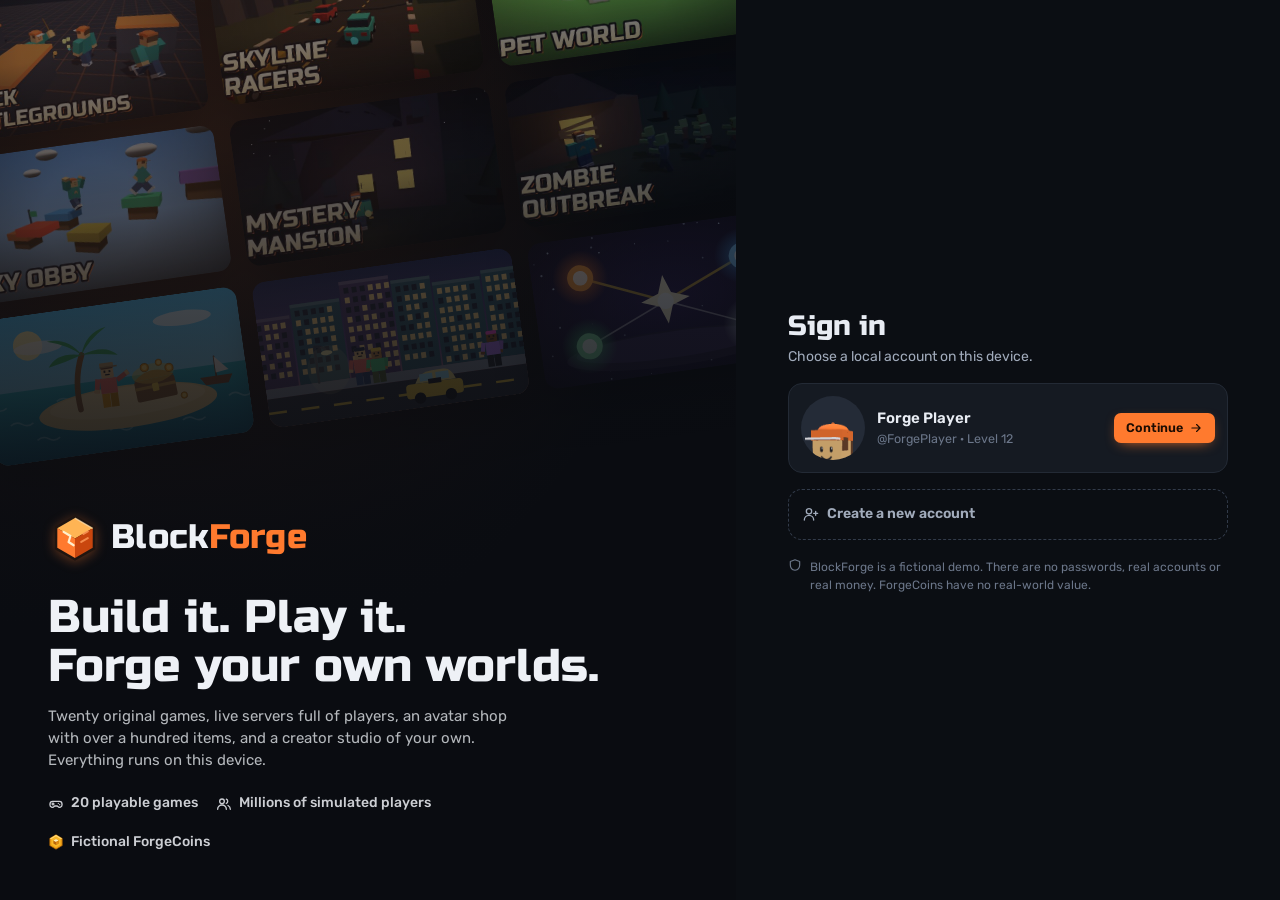
==== commit 0cfb3d9b: "fix(blockforge): flat hang-glider wings in Sky Rings, 70-game page description The Sky Rings glider " ====
--- a/src/blockforge/index.html
+++ b/src/blockforge/index.html
@@ -4,7 +4,7 @@
 <meta charset="utf-8">
 <meta name="viewport" content="width=device-width, initial-scale=1, viewport-fit=cover">
 <title>BlockForge</title>
-<meta name="description" content="BlockForge is a fictional, fully local user-generated gaming platform: 20 playable games, live bot servers, an avatar shop and a creator studio.">
+<meta name="description" content="BlockForge is a fictional, fully local user-generated gaming platform: 70 playable games, community games from bot creators, live bot servers, an avatar shop and a creator studio.">
 <meta name="theme-color" content="#0b0e13">
 <link rel="icon" type="image/svg+xml" href="assets/favicon.svg">
 <link rel="preconnect" href="https://fonts.googleapis.com">
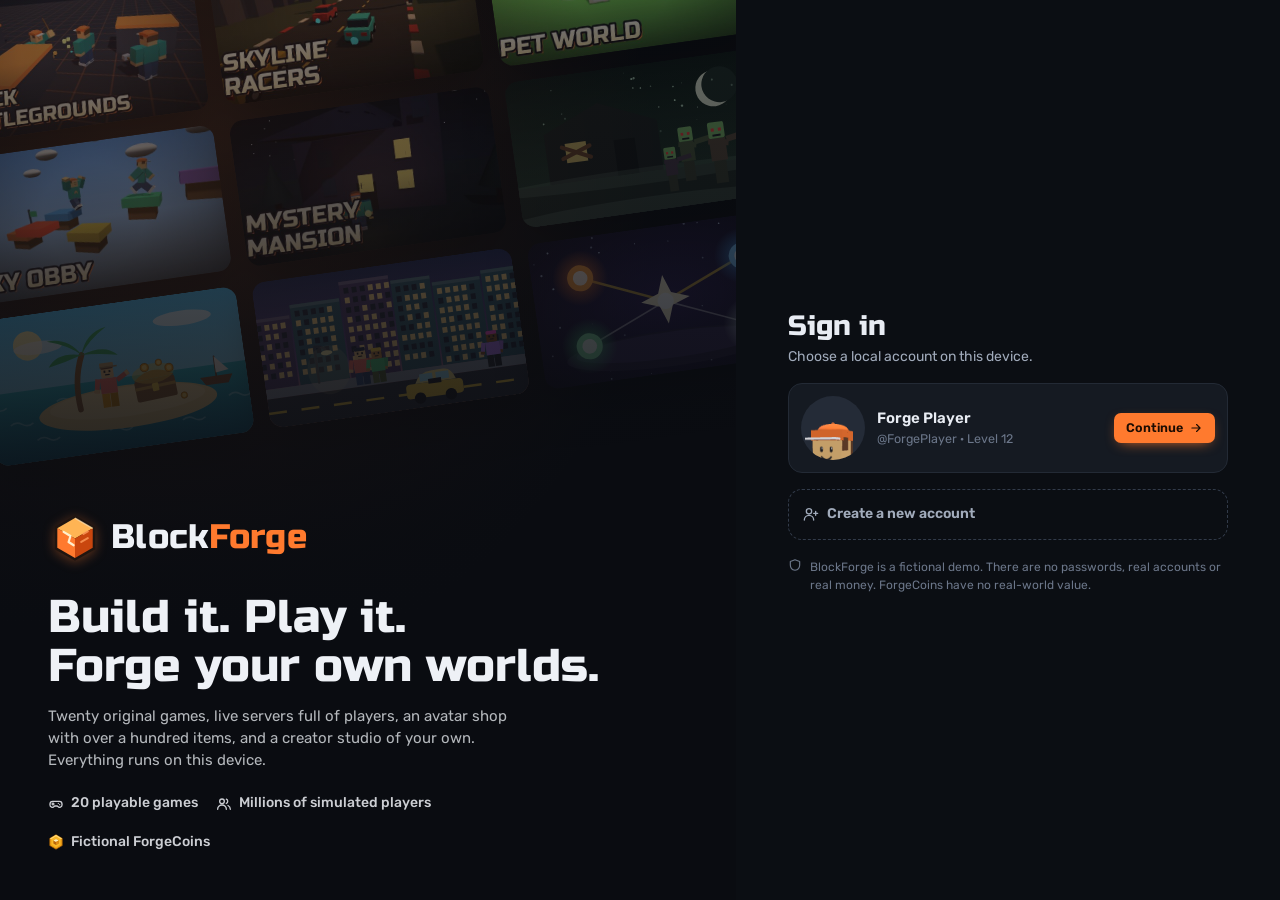
==== commit b1092458: "feat(blockforge): gift ForgeCoins to other players and receive gifts Gift anyone from their profile," ====
--- a/src/blockforge/index.html
+++ b/src/blockforge/index.html
@@ -53,6 +53,7 @@
 <script src="js/systems/ads.js"></script>
 <script src="js/systems/creatoreconomy.js"></script>
 <script src="js/systems/botgames.js"></script>
+<script src="js/systems/gifts.js"></script>
 <script src="js/systems/secrets.js"></script>
 <script src="js/systems/voice.js"></script>
 <script src="js/systems/chat.js"></script>
--- a/src/blockforge/css/pages.css
+++ b/src/blockforge/css/pages.css
@@ -718,3 +718,32 @@
 .fresh-row > span:nth-child(2) { flex: 1; min-width: 0; display: flex; flex-direction: column; }
 .fresh-row b { white-space: nowrap; overflow: hidden; text-overflow: ellipsis; }
 .fresh-row .num { font-size: 12px; white-space: nowrap; }
+
+/* ---- gifts (ADR-0012) */
+.msg-gift { display: flex; align-items: center; gap: 10px; padding: 10px 12px; border-radius: 12px; background: linear-gradient(135deg, rgba(255, 200, 60, 0.28), rgba(255, 140, 60, 0.18)); border: 1px solid rgba(255, 200, 60, 0.45); color: var(--text); min-width: 190px; }
+.msg-gift > svg { color: var(--gold); flex: none; }
+.msg-gift > div { display: flex; flex-direction: column; gap: 2px; }
+.msg-gift b { display: inline-flex; align-items: center; gap: 5px; font-size: 18px; }
+.msg-gift span { font-size: 12px; color: var(--text-2); }
+.msg.has-gift .msg-text { display: block; margin-top: 8px; }
+.gift-modal .modal-body { display: flex; flex-direction: column; gap: 14px; }
+.gift-to { display: flex; align-items: center; gap: 12px; }
+.gift-amount { display: flex; align-items: center; gap: 8px; }
+.gift-amount .input { font-size: 20px; font-weight: 700; }
+.gift-chips { flex-wrap: wrap; }
+.gift-foot { font-size: 12.5px; min-height: 18px; }
+.gift-foot.err { color: var(--danger); }
+.gift-grid { display: grid; grid-template-columns: minmax(0, 1fr) minmax(0, 2fr); gap: 16px; }
+.gift-stats { display: flex; flex-wrap: wrap; gap: 18px; align-content: flex-start; }
+.gift-stats > div { display: flex; flex-direction: column; gap: 2px; min-width: 110px; }
+.gift-stats b { font-size: 22px; }
+.gift-stats p { flex-basis: 100%; margin: 0; font-size: 12.5px; }
+.gift-list { display: flex; flex-direction: column; }
+.gift-row { display: flex; align-items: center; gap: 10px; padding: 9px 12px; border-bottom: 1px solid var(--line); }
+.gift-row:last-child { border-bottom: 0; }
+.gift-row .row-main { min-width: 0; }
+.gift-row .row-sub { overflow: hidden; text-overflow: ellipsis; white-space: nowrap; }
+.notif-icon.t-gift { color: var(--gold); background: rgba(255, 200, 60, 0.16); }
+@media (max-width: 760px) { .gift-grid { grid-template-columns: 1fr; } }
+.msg-gift.out { background: rgba(0, 0, 0, 0.2); border-color: rgba(255, 255, 255, 0.4); color: #fff; }
+.msg-gift.out > svg, .msg-gift.out span { color: rgba(255, 255, 255, 0.92); }
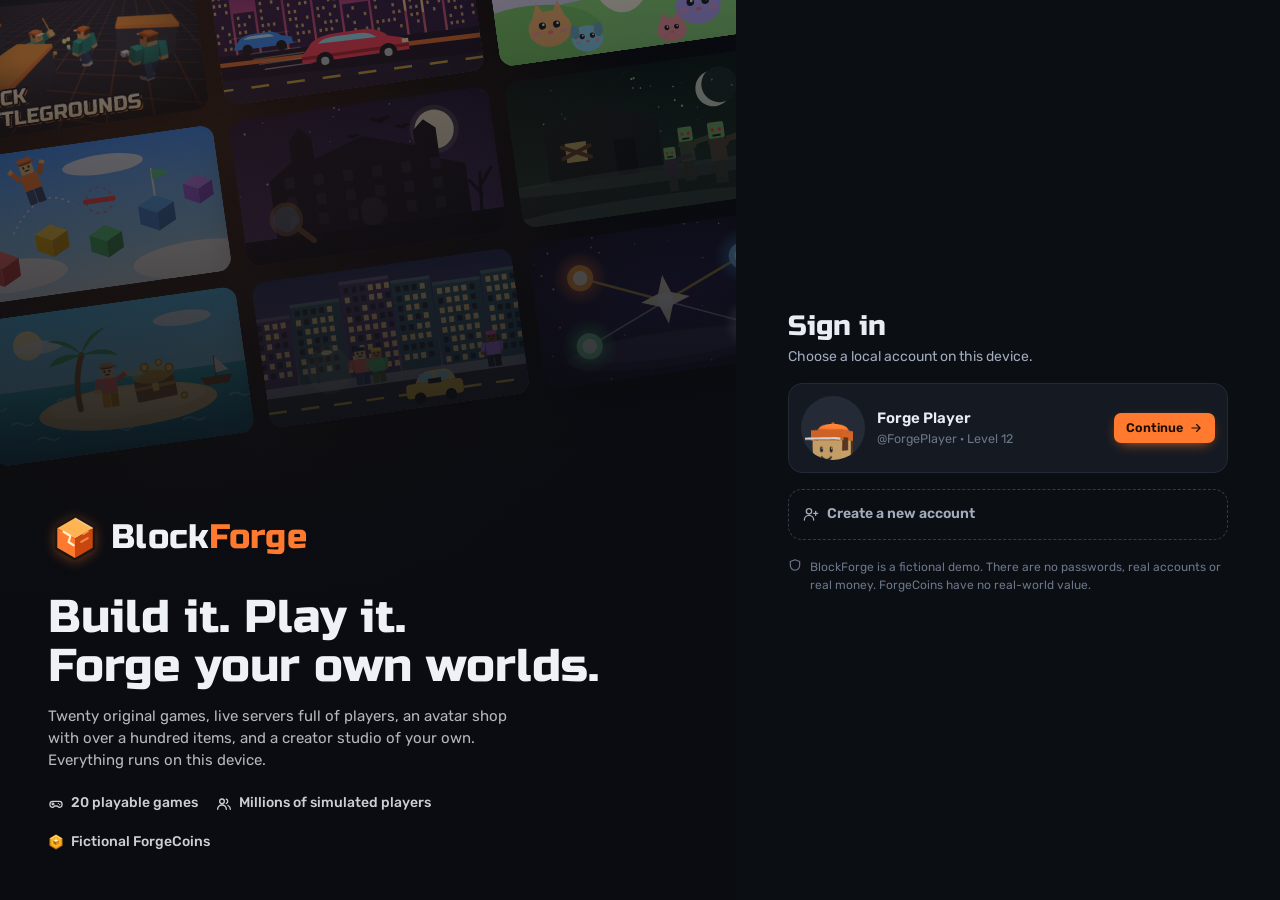
==== commit 00d6ad7a: "perf(blockforge): smooth on weak laptops - adaptive resolution, idle thumbnails, no tick rebuilds Pr" ====
--- a/src/blockforge/index.html
+++ b/src/blockforge/index.html
@@ -80,6 +80,7 @@
 <script src="js/engine/input.js"></script>
 <script src="js/engine/gfx.js"></script>
 <script src="js/engine/g3d.js"></script>
+<script src="js/engine/perf.js"></script>
 <script src="js/engine/avatar3d.js"></script>
 <script src="js/engine/props3d.js"></script>
 <script src="js/engine/thumbs3d.js"></script>
--- a/src/blockforge/css/components.css
+++ b/src/blockforge/css/components.css
@@ -673,3 +673,10 @@
 /* do-not-disturb bell */
 #notif-btn.dnd { opacity: 0.75; }
 #notif-btn.dnd::after { content: ''; position: absolute; right: 6px; bottom: 6px; width: 8px; height: 8px; border-radius: 50%; background: var(--muted, #8a93a5); box-shadow: 0 0 0 2px var(--bg, #0d1117); }
+
+/* ---- performance: weak devices (BF.perf.lite) skip effects that cost GPU time every frame */
+body.perf-lite *, body.perf-lite *::before, body.perf-lite *::after { backdrop-filter: none !important; -webkit-backdrop-filter: none !important; }
+body.perf-lite .avatar-svg * { animation: none !important; }
+body.perf-lite .skel { animation: none !important; }
+body.perf-lite .icard.rar-mythic .icard-thumb::after, body.perf-lite .ach-banner::after { display: none; }
+body.perf-lite .modal-scrim { background: rgba(6, 8, 12, 0.78); }
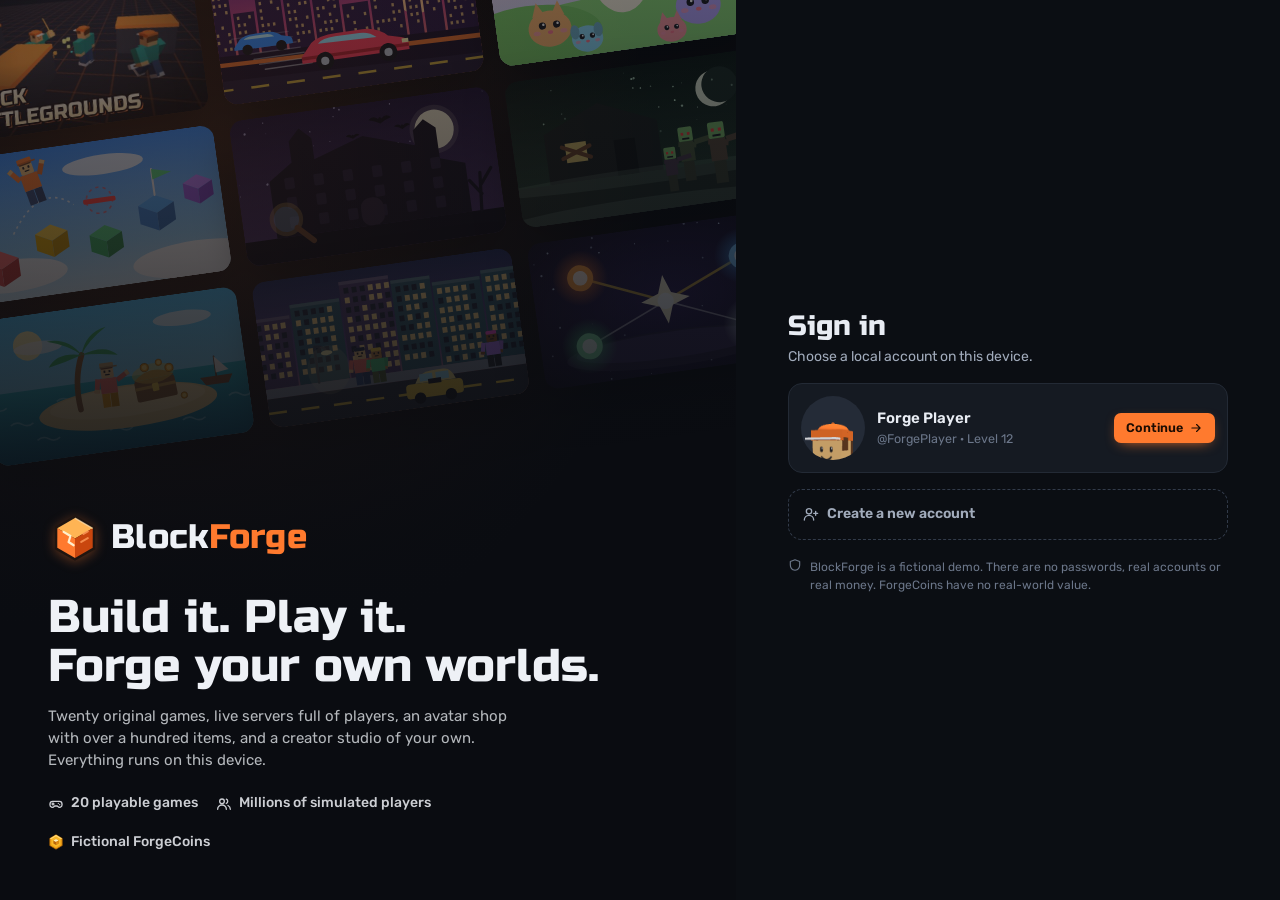
==== commit 952c2ce7: "feat(blockforge): fame tiers with celebrity mobs, and hireable dev teams Fame (BF.fame): - Score is " ====
--- a/src/blockforge/index.html
+++ b/src/blockforge/index.html
@@ -54,6 +54,8 @@
 <script src="js/systems/creatoreconomy.js"></script>
 <script src="js/systems/botgames.js"></script>
 <script src="js/systems/gifts.js"></script>
+<script src="js/systems/fame.js"></script>
+<script src="js/systems/devteam.js"></script>
 <script src="js/systems/secrets.js"></script>
 <script src="js/systems/voice.js"></script>
 <script src="js/systems/chat.js"></script>
--- a/src/blockforge/css/pages.css
+++ b/src/blockforge/css/pages.css
@@ -747,3 +747,40 @@
 @media (max-width: 760px) { .gift-grid { grid-template-columns: 1fr; } }
 .msg-gift.out { background: rgba(0, 0, 0, 0.2); border-color: rgba(255, 255, 255, 0.4); color: #fff; }
 .msg-gift.out > svg, .msg-gift.out span { color: rgba(255, 255, 255, 0.92); }
+
+/* ---- fame (ADR-0014) */
+.fame-tier { display: inline-flex; align-items: center; gap: 5px; padding: 3px 9px; border-radius: 999px; font-size: 12px; font-weight: 700; color: var(--tc); background: color-mix(in srgb, var(--tc) 16%, transparent); border: 1px solid color-mix(in srgb, var(--tc) 45%, transparent); white-space: nowrap; }
+.fame-card { display: flex; flex-direction: column; gap: 8px; border-color: color-mix(in srgb, var(--tc) 40%, var(--line)); background: linear-gradient(135deg, color-mix(in srgb, var(--tc) 10%, var(--surface)), var(--surface)); }
+.fame-card .fc-top { display: flex; align-items: center; gap: 10px; flex-wrap: wrap; }
+.fame-card .fc-top b { font-size: 22px; }
+.fame-card .bar { height: 6px; border-radius: 3px; background: var(--surface-3); overflow: hidden; }
+.fame-card .bar i { display: block; height: 100%; background: var(--tc); }
+.fame-card .fc-next { font-size: 12px; }
+.fame-card .fc-perk { margin: 0; font-size: 13px; color: var(--text-2); }
+.ph-fame { display: block; margin-top: 12px; color: inherit; text-decoration: none; max-width: 520px; }
+.ph-fame-pill { display: flex; align-items: center; gap: 6px; margin: 6px 0; font-size: 12.5px; }
+.fame-check { display: inline-grid; place-items: center; width: 15px; height: 15px; border-radius: 50%; background: #3a8bff; color: #fff; font-size: 10px; font-weight: 800; vertical-align: 1px; }
+
+/* ---- dev team (ADR-0014) */
+.team-head { display: flex; flex-wrap: wrap; gap: 14px 24px; align-items: flex-end; }
+.team-head > div:not(.team-next) { display: flex; flex-direction: column; gap: 2px; }
+.team-head b { font-size: 18px; display: inline-flex; align-items: center; gap: 5px; }
+.team-next { flex: 1 1 240px; display: flex; flex-direction: column; gap: 6px; font-size: 12.5px; }
+.team-next .bar { height: 6px; border-radius: 3px; background: var(--surface-3); overflow: hidden; }
+.team-next .bar i { display: block; height: 100%; background: var(--accent); }
+.dev-grid { display: grid; grid-template-columns: repeat(auto-fill, minmax(230px, 1fr)); gap: 12px; }
+.dev-card { display: flex; flex-direction: column; gap: 8px; padding: 12px; border-radius: 12px; background: var(--surface); border: 1px solid var(--line); }
+.dev-card.locked { opacity: 0.72; }
+.dev-top { display: flex; align-items: center; gap: 10px; }
+.dev-top .row-main { min-width: 0; }
+.dev-top .row-title { color: var(--text); font-weight: 700; text-decoration: none; }
+.dev-top .row-sub { display: flex; align-items: center; gap: 5px; font-size: 12px; color: var(--text-2); flex-wrap: wrap; }
+.dev-stars { color: #ffc940; letter-spacing: 1px; font-size: 12px; }
+.dev-stars i { color: var(--surface-3); font-style: normal; }
+.dev-what { font-size: 12.5px; }
+.dev-stats { display: flex; align-items: center; gap: 10px; font-size: 12.5px; margin-top: auto; flex-wrap: wrap; }
+.dev-stats > span:first-child { display: inline-flex; align-items: center; gap: 4px; font-weight: 700; }
+.dev-stats .btn { margin-left: auto; }
+.update-log .ul-row { display: grid; grid-template-columns: 56px 1fr auto; gap: 10px; padding: 9px 12px; border-bottom: 1px solid var(--line); font-size: 13px; }
+.update-log .ul-row:last-child { border-bottom: 0; }
+.hh-fame { display: inline-flex; align-items: center; gap: 6px; text-decoration: none; font-size: 12px; }
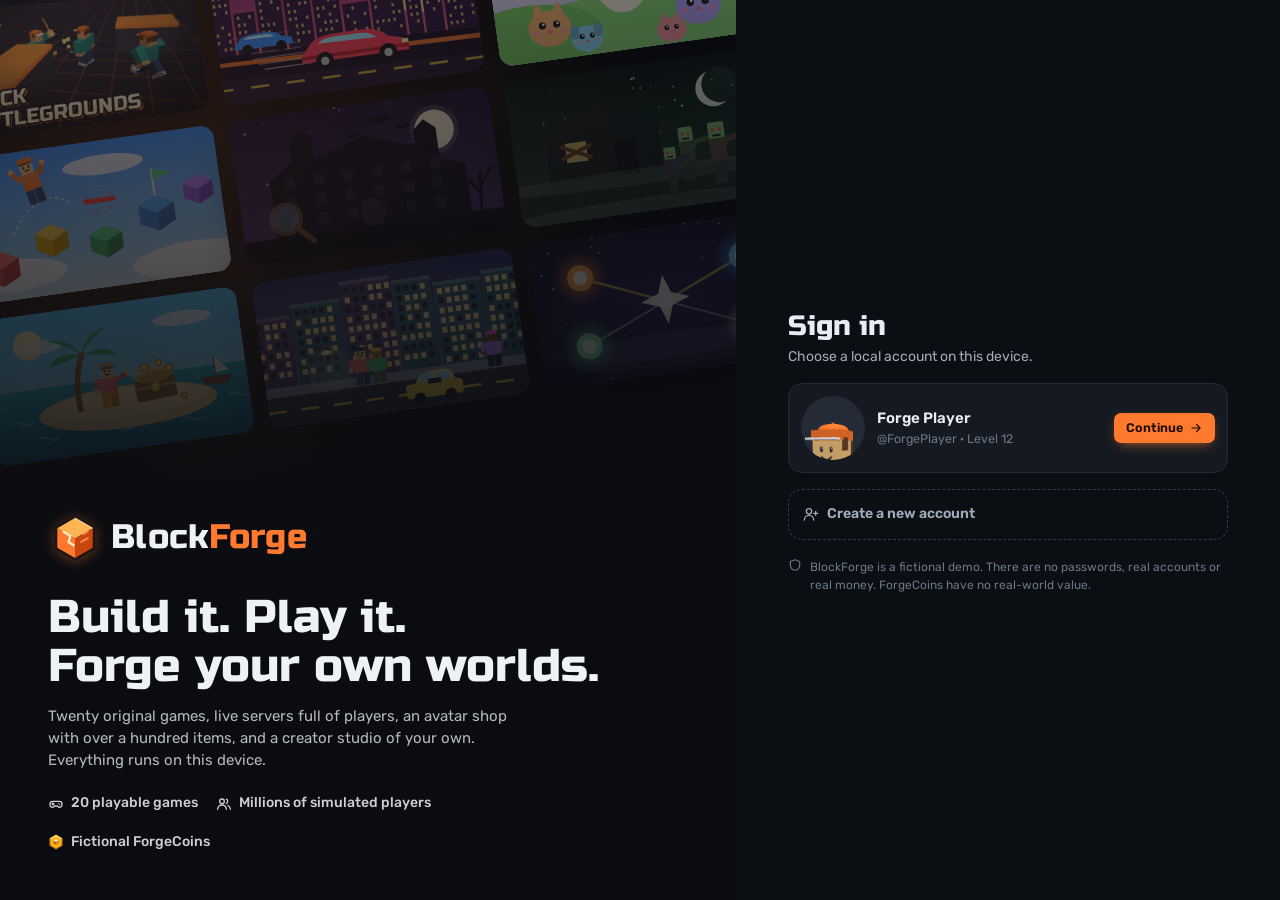
==== commit 4a89c74a: "feat(blockforge): your own studio, studio communities, giveaways and buying studios - My Studio (BF." ====
--- a/src/blockforge/index.html
+++ b/src/blockforge/index.html
@@ -56,6 +56,8 @@
 <script src="js/systems/gifts.js"></script>
 <script src="js/systems/fame.js"></script>
 <script src="js/systems/devteam.js"></script>
+<script src="js/systems/company.js"></script>
+<script src="js/systems/communities.js"></script>
 <script src="js/systems/secrets.js"></script>
 <script src="js/systems/voice.js"></script>
 <script src="js/systems/chat.js"></script>
@@ -78,6 +80,7 @@
 <script src="js/pages/profile.js"></script>
 <script src="js/pages/settings.js"></script>
 <script src="js/pages/progress.js"></script>
+<script src="js/pages/communities.js"></script>
 <!-- engine -->
 <script src="js/engine/input.js"></script>
 <script src="js/engine/gfx.js"></script>
--- a/src/blockforge/css/pages.css
+++ b/src/blockforge/css/pages.css
@@ -784,3 +784,48 @@
 .update-log .ul-row { display: grid; grid-template-columns: 56px 1fr auto; gap: 10px; padding: 9px 12px; border-bottom: 1px solid var(--line); font-size: 13px; }
 .update-log .ul-row:last-child { border-bottom: 0; }
 .hh-fame { display: inline-flex; align-items: center; gap: 6px; text-decoration: none; font-size: 12px; }
+
+/* ---- communities and studios (ADR-0015) */
+.com-badge { display: inline-grid; place-items: center; width: 44px; height: 44px; flex: none; border-radius: 12px; font-weight: 800; font-size: 15px; color: #fff; background: linear-gradient(135deg, var(--cc), color-mix(in srgb, var(--cc) 55%, #000)); }
+.com-grid { display: grid; grid-template-columns: repeat(auto-fill, minmax(260px, 1fr)); gap: 12px; }
+.com-card { display: flex; align-items: center; gap: 12px; padding: 12px; border-radius: 12px; background: var(--surface); border: 1px solid var(--line); color: var(--text); text-decoration: none; }
+.com-card:hover { border-color: var(--line-strong); }
+.com-card .row-main { display: flex; flex-direction: column; gap: 2px; min-width: 0; }
+.com-card .row-main span { font-size: 12.5px; }
+.com-hero { display: flex; align-items: center; gap: 16px; flex-wrap: wrap; padding: 18px; border-radius: 16px; margin-bottom: 16px; background: linear-gradient(135deg, color-mix(in srgb, var(--cc) 22%, var(--surface)), var(--surface)); border: 1px solid color-mix(in srgb, var(--cc) 35%, var(--line)); }
+.com-hero .com-badge { width: 64px; height: 64px; font-size: 22px; border-radius: 16px; }
+.com-hero .row-main { flex: 1; min-width: 200px; }
+.com-tag { margin-top: 4px; color: var(--text-2); }
+.com-games { display: flex; gap: 10px; overflow-x: auto; margin-bottom: 16px; padding-bottom: 4px; }
+.com-game { flex: none; width: 150px; display: flex; flex-direction: column; gap: 4px; color: var(--text); text-decoration: none; font-size: 12.5px; font-weight: 600; }
+.com-game img { width: 100%; aspect-ratio: 16 / 9; object-fit: cover; border-radius: 8px; }
+.com-compose, .gw-form { display: flex; flex-direction: column; gap: 10px; margin-bottom: 14px; }
+.com-compose-foot { display: flex; align-items: center; justify-content: space-between; gap: 10px; flex-wrap: wrap; }
+.gw-fields { display: grid; grid-template-columns: repeat(3, minmax(0, 1fr)); gap: 10px; }
+.post-list { display: flex; flex-direction: column; gap: 12px; }
+.post { padding: 14px; border-radius: 14px; background: var(--surface); border: 1px solid var(--line); display: flex; flex-direction: column; gap: 10px; }
+.post-head { display: flex; align-items: center; gap: 10px; }
+.post-head .com-badge { width: 36px; height: 36px; font-size: 12px; border-radius: 10px; }
+.post-head a { color: var(--text); text-decoration: none; }
+.post-text { margin: 0; white-space: pre-wrap; overflow-wrap: anywhere; }
+.post-foot { display: flex; align-items: center; gap: 12px; font-size: 12.5px; }
+.post-foot > span { display: inline-flex; align-items: center; gap: 4px; }
+.post-comments { display: flex; flex-direction: column; gap: 6px; padding-left: 10px; border-left: 2px solid var(--line); font-size: 13px; }
+.post-comments a { color: var(--text); text-decoration: none; }
+.pc-form { display: flex; gap: 8px; }
+.pc-form .input { height: 32px; font-size: 13px; }
+.gw-box { display: flex; align-items: center; justify-content: space-between; gap: 12px; flex-wrap: wrap; padding: 12px 14px; border-radius: 12px; margin-bottom: 14px; background: linear-gradient(135deg, rgba(255, 200, 60, 0.2), rgba(255, 120, 60, 0.12)); border: 1px solid rgba(255, 200, 60, 0.45); }
+.post .gw-box { margin-bottom: 0; }
+.gw-prize { display: flex; align-items: center; gap: 10px; }
+.gw-prize > svg { color: var(--gold); }
+.gw-prize > div { display: flex; flex-direction: column; }
+.gw-prize b { display: inline-flex; align-items: center; gap: 5px; font-size: 20px; }
+.gw-prize span, .gw-meta > span:first-child { font-size: 12.5px; color: var(--text-2); }
+.gw-meta { display: flex; align-items: center; gap: 10px; flex-wrap: wrap; }
+.studio-found { display: flex; flex-direction: column; gap: 14px; max-width: 560px; }
+.sf-swatch { position: relative; width: 34px; height: 34px; border-radius: 10px; background: var(--sw); cursor: pointer; }
+.sf-swatch input { position: absolute; opacity: 0; inset: 0; cursor: pointer; }
+.sf-swatch span { position: absolute; inset: -3px; border-radius: 12px; border: 2px solid transparent; }
+.sf-swatch input:checked + span { border-color: var(--text); }
+.sf-swatch input:focus-visible + span { outline: 2px solid var(--accent); outline-offset: 2px; }
+@media (max-width: 600px) { .gw-fields { grid-template-columns: 1fr; } }
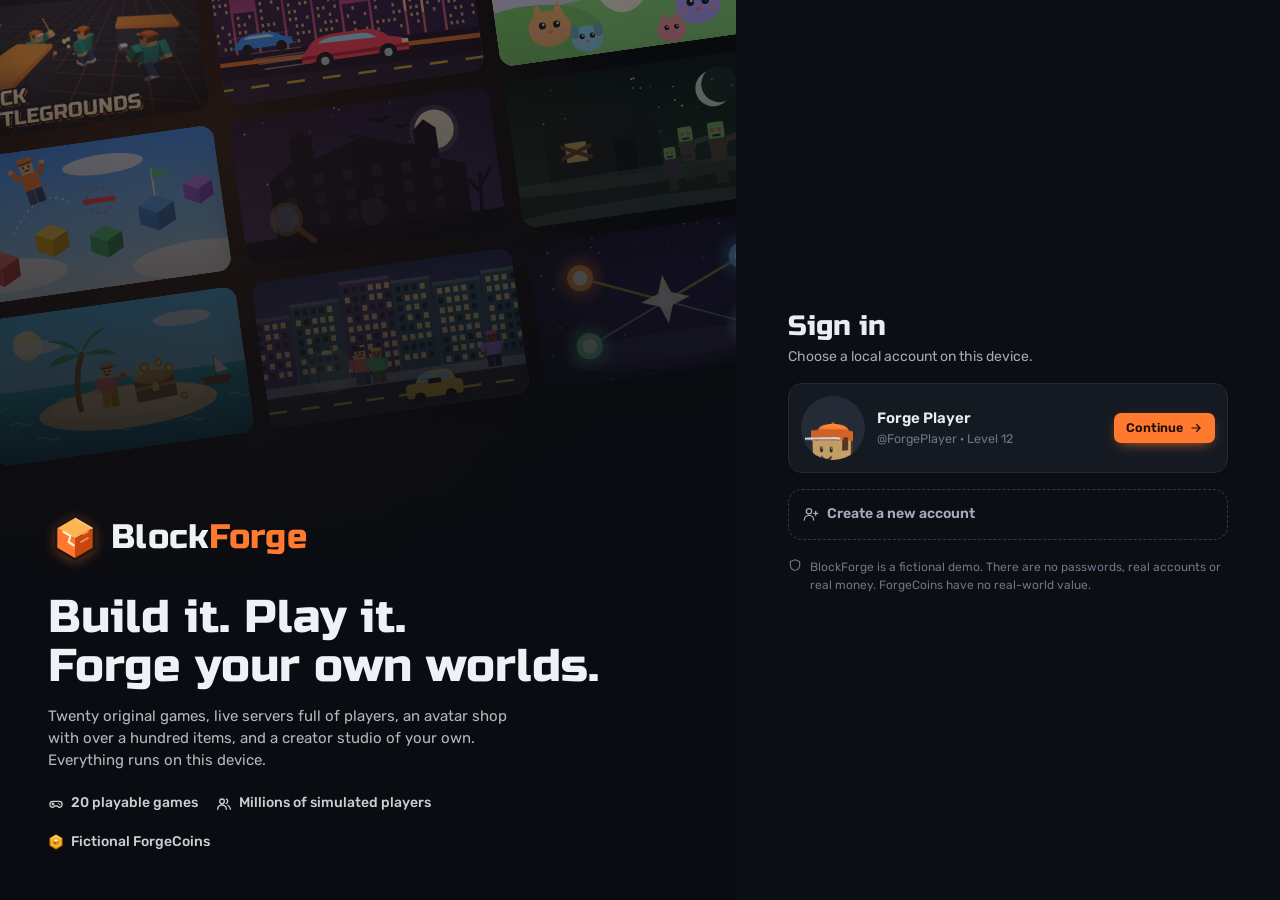
==== commit 6f3ce2af: "feat: extended avatar catalog with 775 new items and 60 new 3D looks Adds data/items2.js, which gene" ====
--- a/src/blockforge/index.html
+++ b/src/blockforge/index.html
@@ -30,6 +30,7 @@
 <script src="js/core/icons.js"></script>
 <!-- data -->
 <script src="js/data/items.js"></script>
+<script src="js/data/items2.js"></script>
 <script src="js/data/games.js"></script>
 <script src="js/data/games2.js"></script>
 <script src="js/data/progression.js"></script>
--- a/src/blockforge/css/pages.css
+++ b/src/blockforge/css/pages.css
@@ -119,6 +119,8 @@
 .check-row { display: inline-flex; align-items: center; gap: 9px; height: 38px; font-size: 13px; color: var(--text-2); cursor: pointer; }
 .filter-panel { display: flex; gap: 14px; flex-wrap: wrap; align-items: flex-end; padding: 14px; border-radius: 12px; background: var(--surface); border: 1px solid var(--line); margin-bottom: 14px; animation: pop-in 160ms var(--ease); }
 .results-meta { display: flex; align-items: center; justify-content: space-between; gap: 10px; margin-bottom: 10px; font-size: 13px; }
+.shop-more { display: flex; justify-content: center; margin-top: 18px; }
+.shop-more .btn { gap: 10px; }
 .grid-cards.items { --card-min: 164px; }
 .row-scroll.items { grid-auto-columns: minmax(164px, 180px); }
 .genre-grid { display: grid; grid-template-columns: repeat(auto-fill, minmax(200px, 1fr)); gap: 12px; }
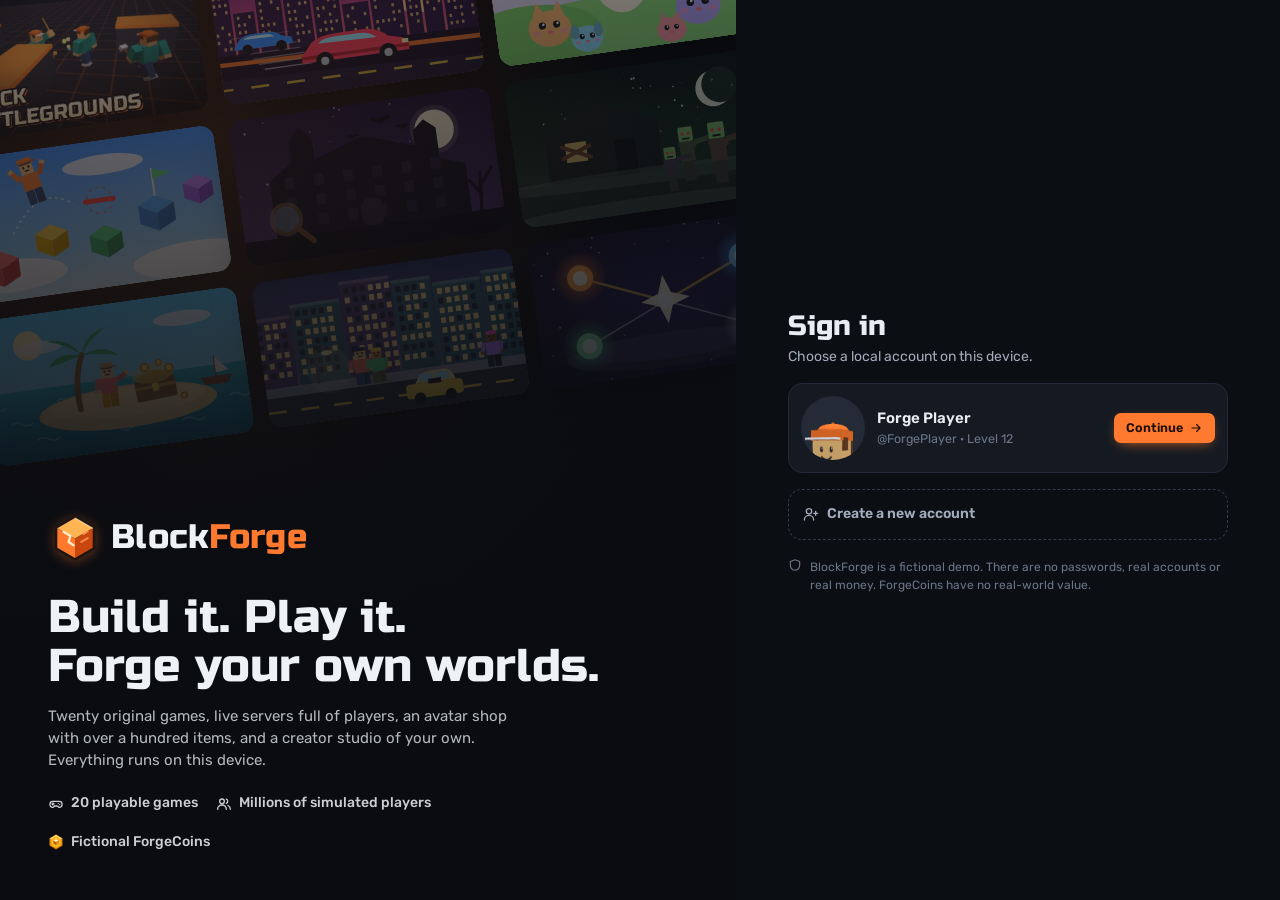
==== commit 7346b7a8: "feat: real multiplayer between people on the published BlockForge, and fame request floods BF.net co" ====
--- a/src/blockforge/index.html
+++ b/src/blockforge/index.html
@@ -59,6 +59,7 @@
 <script src="js/systems/devteam.js"></script>
 <script src="js/systems/company.js"></script>
 <script src="js/systems/communities.js"></script>
+<script src="js/systems/net.js"></script>
 <script src="js/systems/secrets.js"></script>
 <script src="js/systems/voice.js"></script>
 <script src="js/systems/chat.js"></script>
--- a/src/blockforge/css/pages.css
+++ b/src/blockforge/css/pages.css
@@ -831,3 +831,19 @@
 .sf-swatch input:checked + span { border-color: var(--text); }
 .sf-swatch input:focus-visible + span { outline: 2px solid var(--accent); outline-offset: 2px; }
 @media (max-width: 600px) { .gw-fields { grid-template-columns: 1fr; } }
+
+/* friend requests: bulk actions for a flood */
+.req-head { display: flex; align-items: center; justify-content: space-between; gap: 12px; flex-wrap: wrap; margin-bottom: 10px; }
+.req-head .section-title { margin: 0; display: flex; align-items: center; gap: 8px; }
+.req-bulk { display: flex; gap: 8px; }
+
+/* real players (BF.net) */
+.real-tag { background: color-mix(in srgb, #39c6ff 16%, transparent); color: #7fe0ff; gap: 4px; vertical-align: middle; }
+.real-head { display: flex; align-items: center; gap: 8px; margin: 18px 0 10px; }
+.real-head:first-child { margin-top: 0; }
+.real-list { border-color: color-mix(in srgb, #39c6ff 35%, var(--line)); }
+.real-status { display: flex; align-items: center; gap: 10px; padding: 10px 14px; margin-bottom: 14px; border-radius: 12px; background: var(--surface-2); color: var(--text-2); font-size: 13px; }
+.real-status.on { background: color-mix(in srgb, #39c6ff 10%, var(--surface-2)); color: var(--text); }
+.real-status svg { flex: none; color: #7fe0ff; }
+.real-note { font-size: 12px; color: var(--text-3); padding: 6px 14px 0; }
+.real-dot { display: inline-flex; color: #7fe0ff; vertical-align: -1px; margin-left: 2px; }
--- a/src/blockforge/css/game.css
+++ b/src/blockforge/css/game.css
@@ -218,3 +218,10 @@
 .gr-frame canvas#gr-canvas.hud { position: relative; z-index: 1; background: transparent; }
 
 .vip-tag { display: inline-block; padding: 0 5px; border-radius: 4px; background: linear-gradient(90deg, #ffc940, #ff9a3c); color: #1b1300; font-size: 10px; font-weight: 900; letter-spacing: .04em; vertical-align: 1px; }
+
+/* camera view switch: a brief label over the game */
+.gr-cam-flash { position: absolute; left: 50%; top: 14px; transform: translateX(-50%); z-index: 4; display: flex; align-items: center; gap: 8px; padding: 7px 14px; border-radius: 999px; background: rgba(8, 11, 16, 0.78); color: #fff; font-size: 13px; pointer-events: none; white-space: nowrap; }
+.gr-cam-flash span { color: rgba(255, 255, 255, 0.7); font-size: 12px; }
+.gr-cam-flash.show { animation: gr-cam-in 0.18s ease-out; }
+@keyframes gr-cam-in { from { opacity: 0; transform: translate(-50%, -6px); } to { opacity: 1; transform: translate(-50%, 0); } }
+@media (max-width: 600px) { .gr-cam-flash span { display: none; } }
